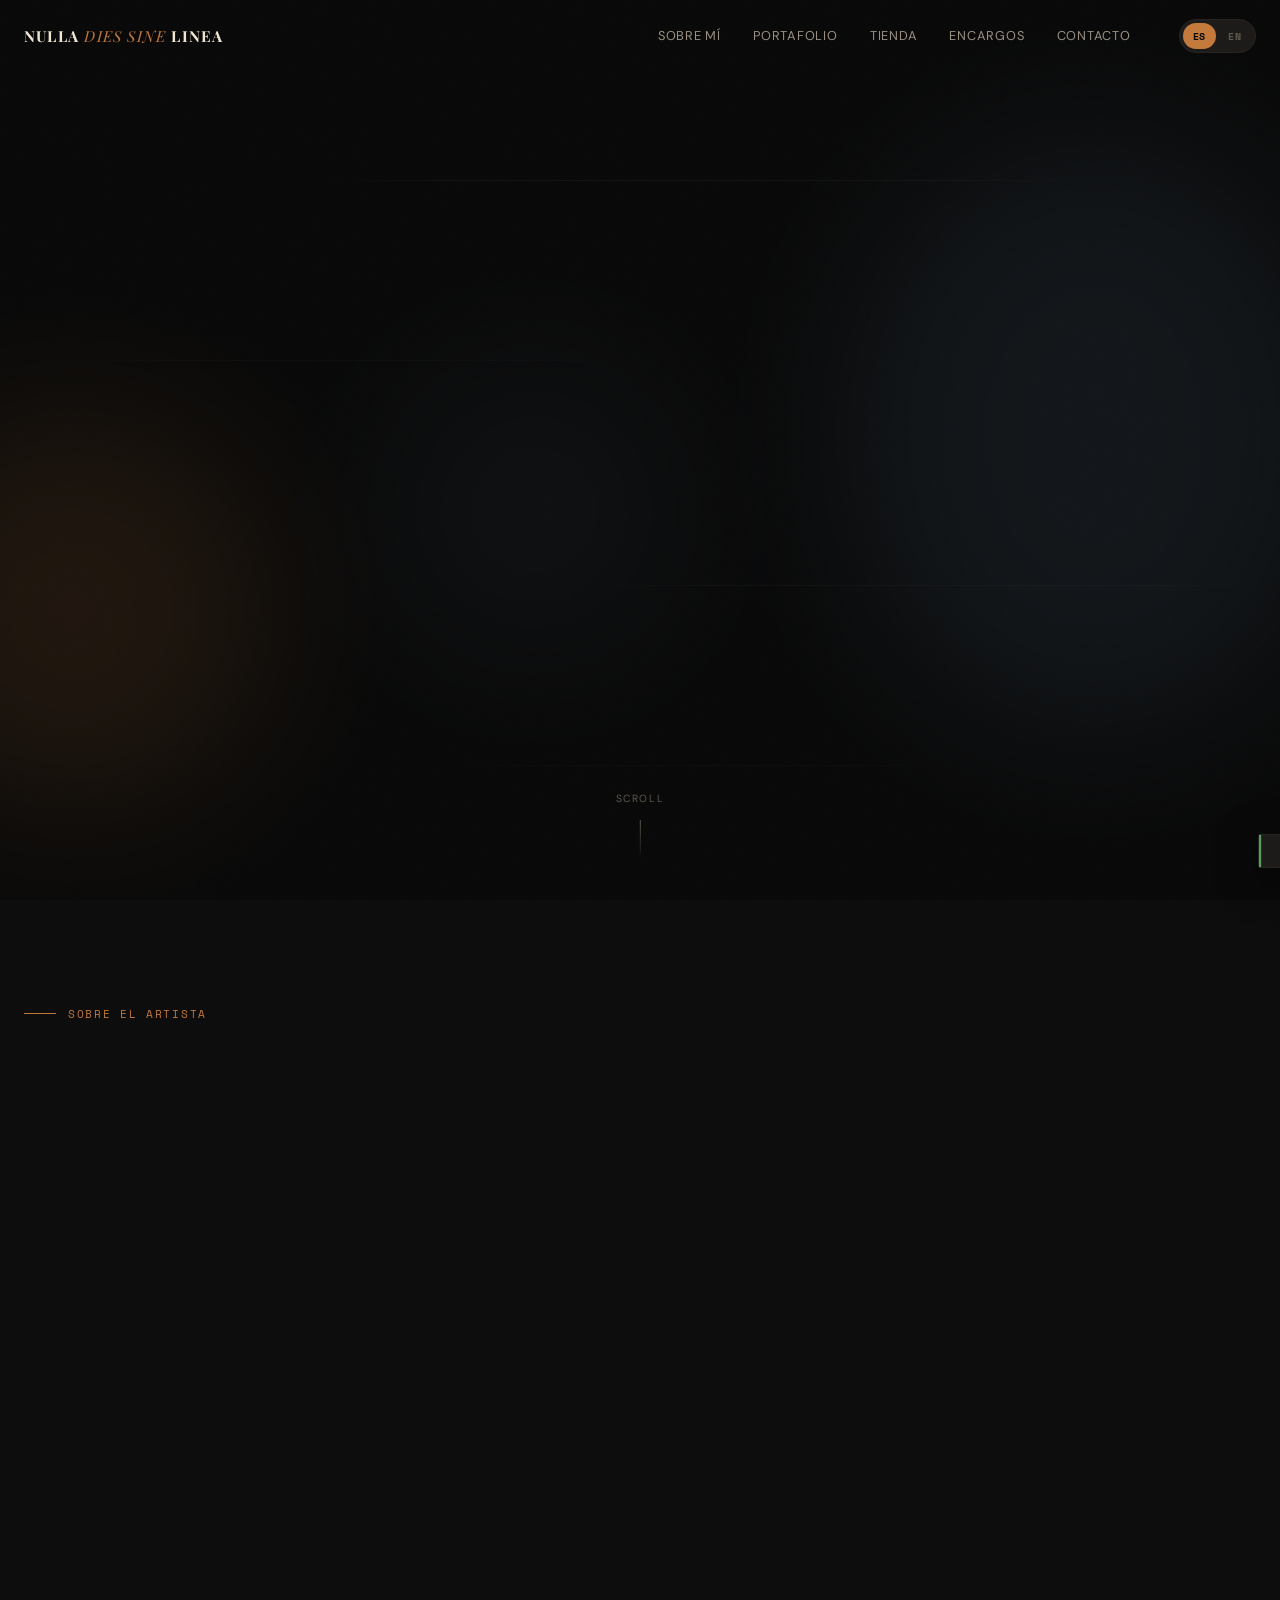
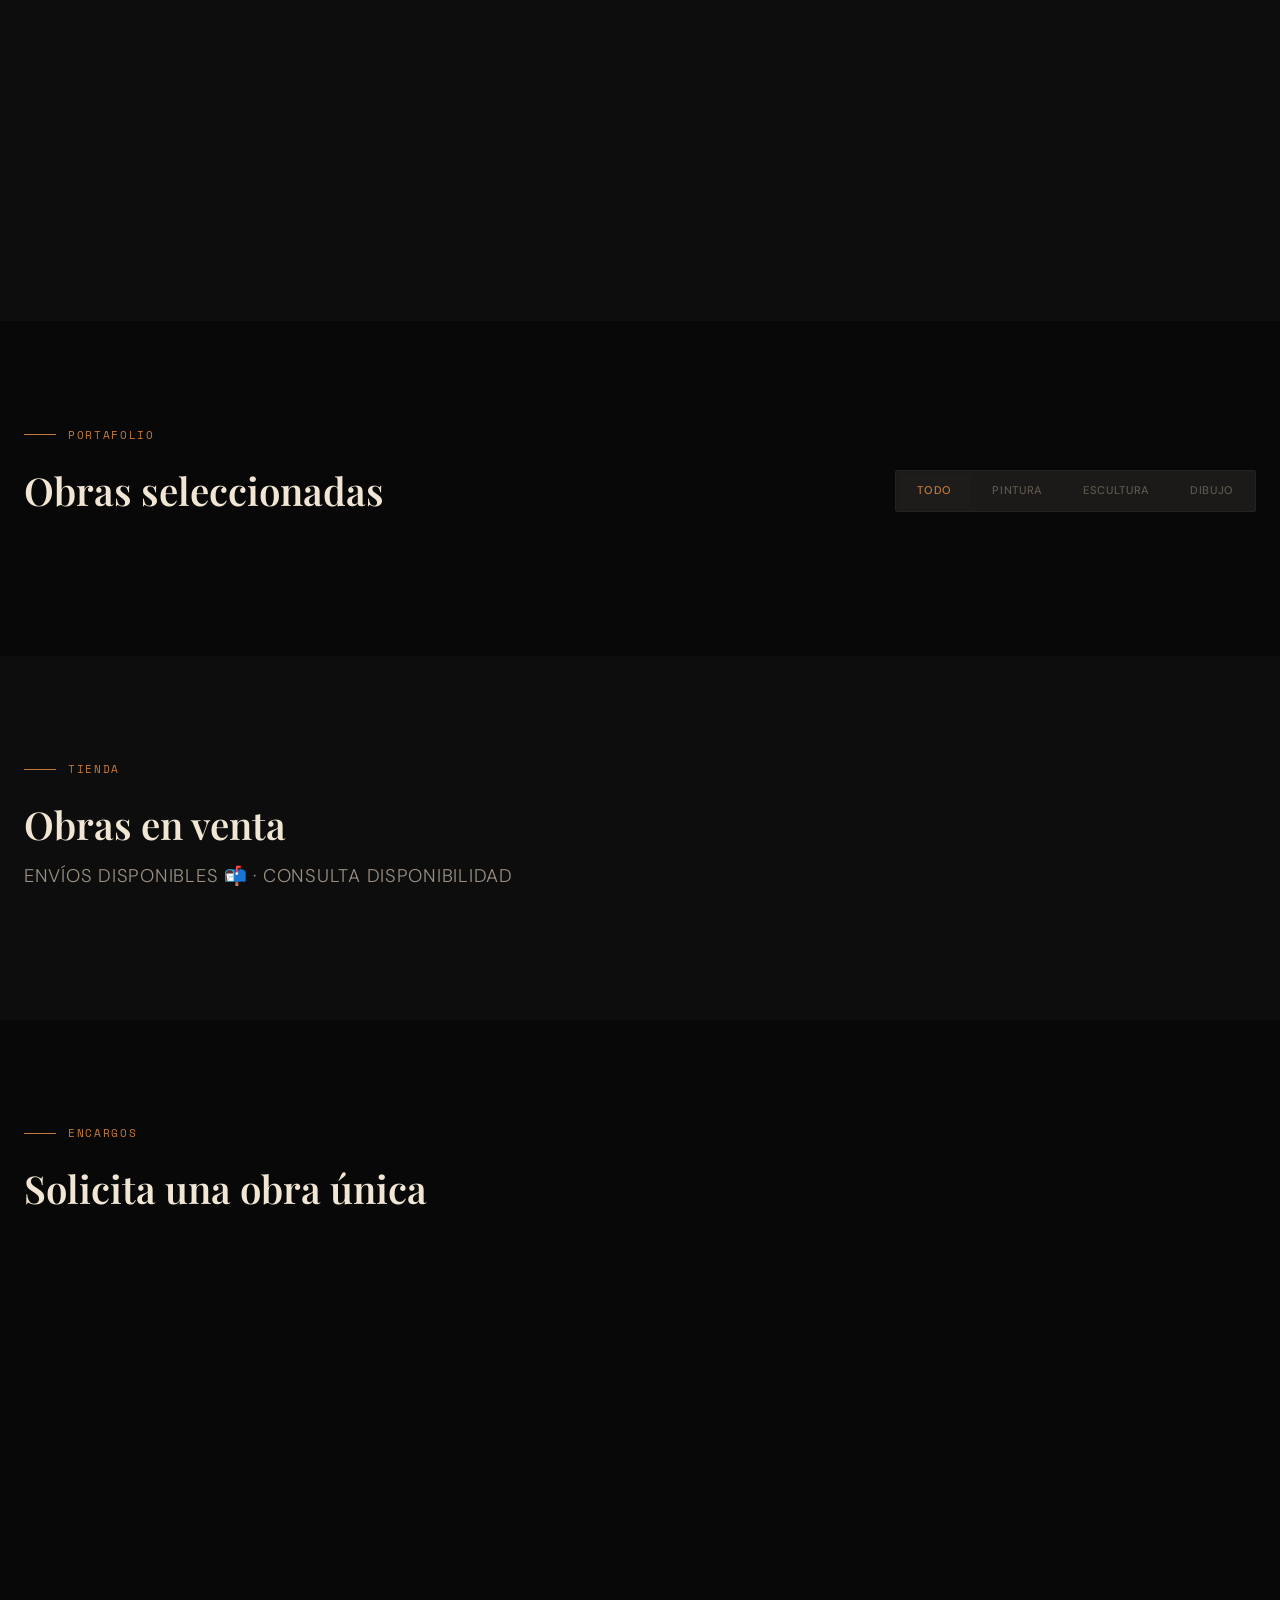
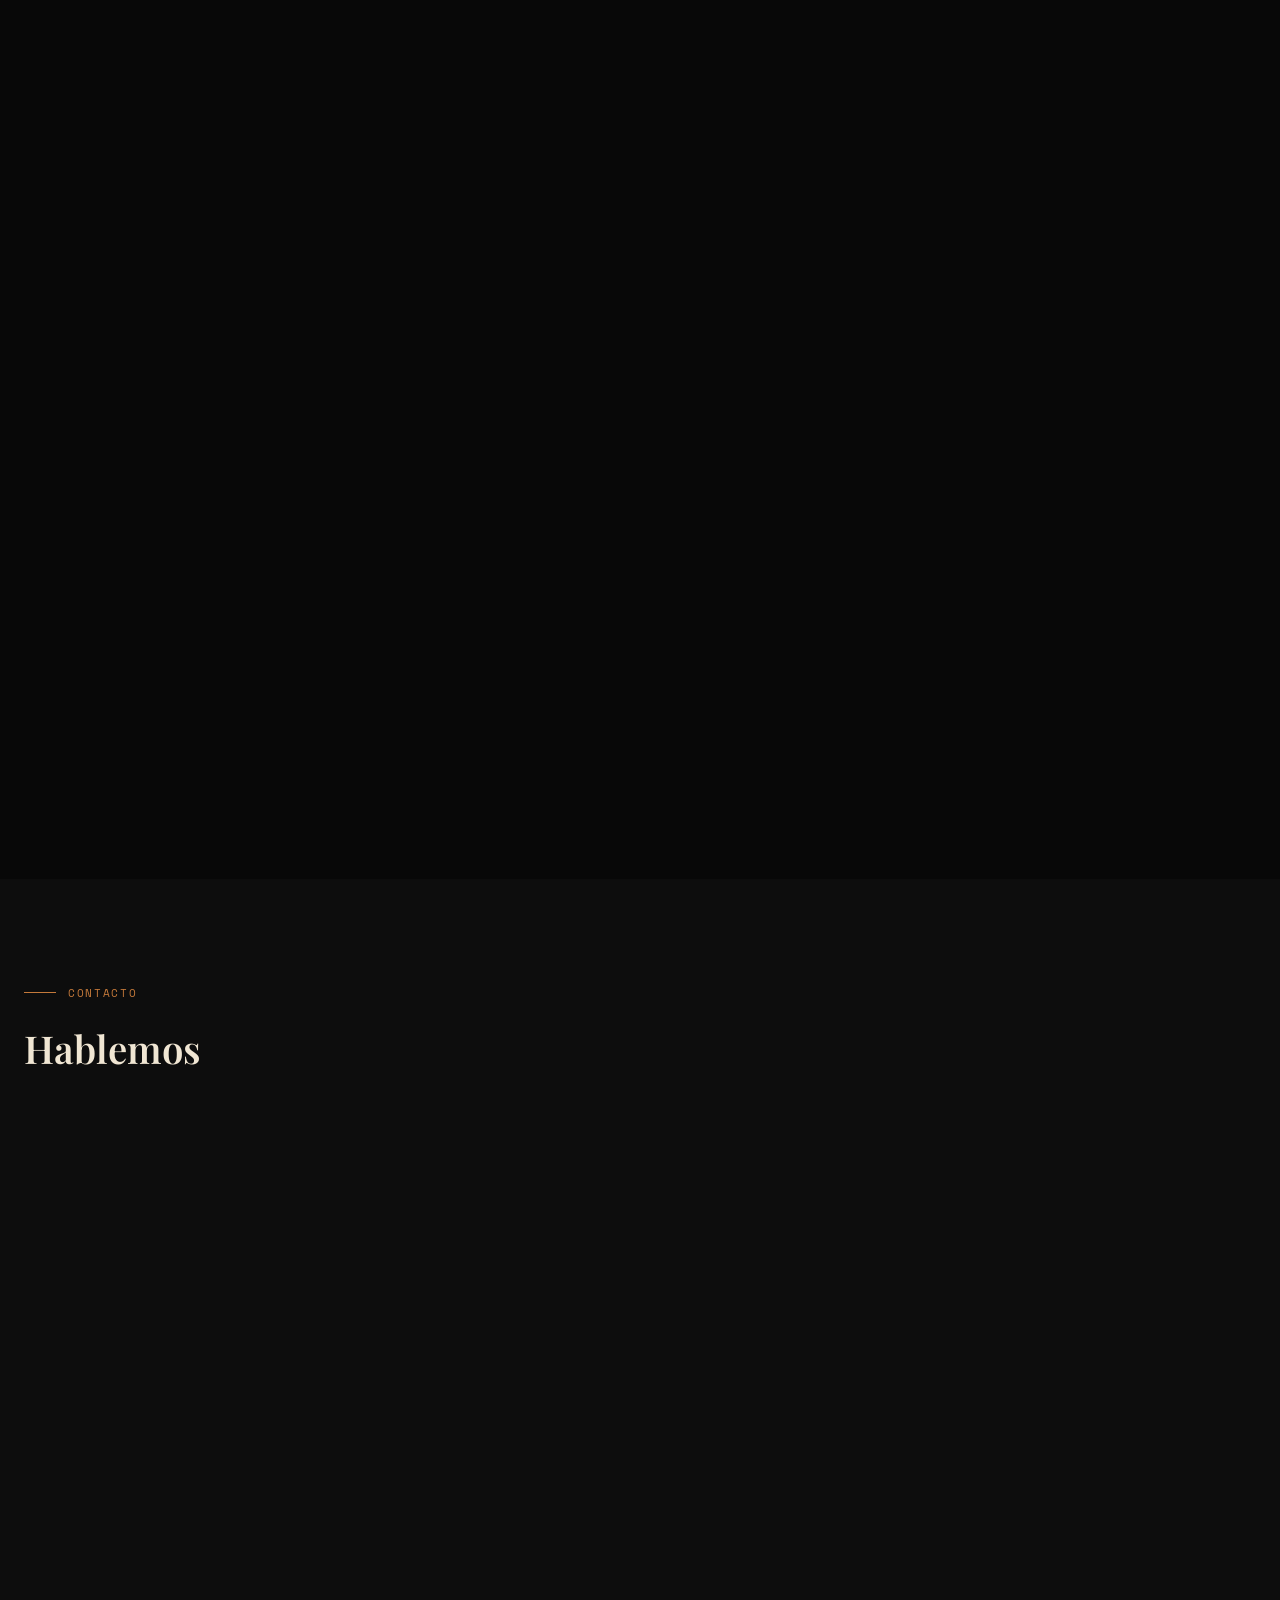
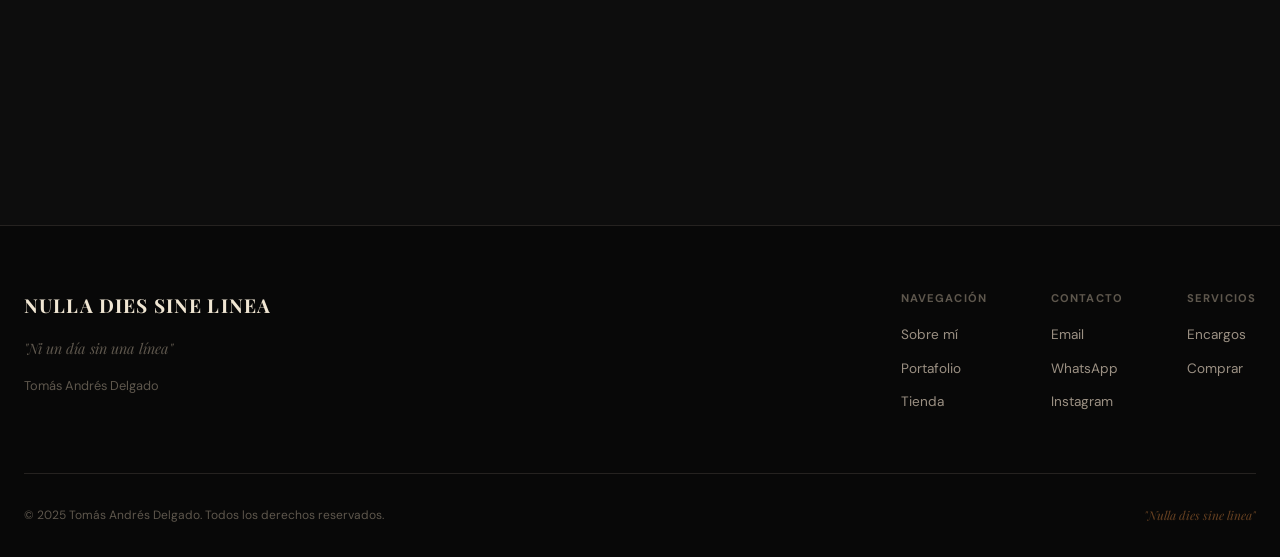
==== index.html @ 36d6c933 "🏗️ feat: add bilingual HTML structure with all sections - Hero with editorial typography matching bu" ====
<!DOCTYPE html>
<html lang="es" dir="ltr">
<head>
  <meta charset="UTF-8" />
  <meta name="viewport" content="width=device-width, initial-scale=1.0" />
  <title>NULLA DIES SINE LINEA — Tomás Andrés Delgado | Escultura · Pintura · Dibujo</title>
  <meta name="description" content="Portfolio del artista emergente Tomás Andrés Delgado. Escultura, pintura y dibujo. Acepta encargos y envíos. Nulla dies sine linea — ni un día sin una línea." />

  <!-- Open Graph -->
  <meta property="og:type" content="website" />
  <meta property="og:title" content="NULLA DIES SINE LINEA — Tomás Andrés Delgado" />
  <meta property="og:description" content="Escultura · Pintura · Dibujo. Portfolio y tienda del artista emergente." />
  <meta property="og:url" content="https://alej-developer.github.io/nulla-dies-sine-linea/" />
  <meta property="og:image" content="assets/images/og-image.jpg" />

  <!-- Favicon (brush icon) -->
  <link rel="icon" href="data:image/svg+xml,<svg xmlns=%22http://www.w3.org/2000/svg%22 viewBox=%220 0 100 100%22><text y=%22.9em%22 font-size=%2290%22>✍️</text></svg>" />

  <!-- Stylesheets -->
  <link rel="stylesheet" href="css/styles.css" />

  <!-- Preconnect -->
  <link rel="preconnect" href="https://fonts.googleapis.com" />
  <link rel="preconnect" href="https://fonts.gstatic.com" crossorigin />
</head>
<body>

  <!-- ═══════════════════════════════════════════
       NAVIGATION
       ═══════════════════════════════════════════ -->
  <nav class="nav" id="nav" role="navigation" aria-label="Main navigation">
    <div class="nav__inner">
      <a href="#hero" class="nav__logo">
        NULLA <span class="logo-accent">dies sine</span> LINEA
      </a>

      <div class="nav__links" id="navLinks">
        <a href="#about"       class="nav__link" data-es="Sobre mí"    data-en="About">Sobre mí</a>
        <a href="#portfolio"   class="nav__link" data-es="Portafolio"  data-en="Portfolio">Portafolio</a>
        <a href="#shop"        class="nav__link" data-es="Tienda"      data-en="Shop">Tienda</a>
        <a href="#commissions" class="nav__link" data-es="Encargos"    data-en="Commissions">Encargos</a>
        <a href="#contact"     class="nav__link" data-es="Contacto"    data-en="Contact">Contacto</a>

        <div class="lang-toggle" role="radiogroup" aria-label="Language">
          <button class="lang-toggle__btn active" data-lang="es" aria-pressed="true">ES</button>
          <button class="lang-toggle__btn" data-lang="en" aria-pressed="false">EN</button>
        </div>
      </div>

      <button class="nav__hamburger" id="hamburger" aria-label="Menu" aria-expanded="false">
        <span></span><span></span><span></span>
      </button>
    </div>
  </nav>

  <!-- ═══════════════════════════════════════════
       HERO
       ═══════════════════════════════════════════ -->
  <section class="hero" id="hero">
    <!-- Decorative background -->
    <div class="hero__bg">
      <div class="hero__brushstroke hero__brushstroke--1"></div>
      <div class="hero__brushstroke hero__brushstroke--2"></div>
      <div class="hero__brushstroke hero__brushstroke--3"></div>
      <div class="hero__lines">
        <div class="hero__line"></div>
        <div class="hero__line"></div>
        <div class="hero__line"></div>
        <div class="hero__line"></div>
      </div>
    </div>

    <div class="hero__content">
      <div class="hero__disciplines reveal">
        <span data-es="Escultura" data-en="Sculpture">Escultura</span>
        <span class="dot"></span>
        <span data-es="Pintura" data-en="Painting">Pintura</span>
        <span class="dot"></span>
        <span data-es="Dibujo" data-en="Drawing">Dibujo</span>
      </div>

      <h1 class="heading-hero hero__title reveal stagger-1">
        NULLA<br/>
        <span class="light">dies sine</span><br/>
        <span class="underlined">LINEA</span>
      </h1>

      <p class="hero__artist reveal stagger-2">Tomás Andrés Delgado</p>

      <p class="hero__motto reveal stagger-3">"Nulla dies sine linea"</p>
      <p class="hero__motto-translation reveal stagger-3" data-es="— Ni un día sin una línea · Apeles" data-en="— Not a day without a line · Apelles">— Ni un día sin una línea · Apeles</p>

      <div class="hero__cta reveal stagger-4">
        <a href="#portfolio" class="btn btn--primary" data-es="Explorar obras" data-en="Explore works">Explorar obras</a>
        <a href="#commissions" class="btn btn--outline" data-es="Solicitar encargo" data-en="Request commission">Solicitar encargo</a>
      </div>
    </div>

    <div class="hero__scroll" aria-hidden="true">
      <span data-es="Scroll" data-en="Scroll">Scroll</span>
      <div class="hero__scroll-line"></div>
    </div>
  </section>

  <!-- ═══════════════════════════════════════════
       ABOUT
       ═══════════════════════════════════════════ -->
  <section class="about" id="about">
    <div class="container">
      <span class="section-label" data-es="Sobre el artista" data-en="About the artist">Sobre el artista</span>

      <div class="about__grid">
        <div class="about__image-wrap reveal-left">
          <img
            src="assets/images/artist-studio.jpg"
            alt="Tomás Andrés Delgado en su estudio"
            class="about__image"
            loading="lazy"
          />
        </div>

        <div class="about__content reveal-right">
          <blockquote class="about__quote" data-es="Cada trazo es un día vivido. Cada obra, un fragmento de lo que no puedo decir con palabras." data-en="Every stroke is a day lived. Every work, a fragment of what I cannot say with words.">
            Cada trazo es un día vivido. Cada obra, un fragmento de lo que no puedo decir con palabras.
          </blockquote>

          <p class="about__text" data-es="Tomás Andrés Delgado es un artista emergente multidisciplinar que trabaja en el cruce entre escultura, pintura y dibujo. Su obra explora la condición humana a través de un expresionismo figurativo de tonos intensos — azules profundos, naranjas cálidos y negros contundentes que dialogan entre la figura y el vacío." data-en="Tomás Andrés Delgado is an emerging multidisciplinary artist working at the intersection of sculpture, painting, and drawing. His work explores the human condition through a figurative expressionism of intense tones — deep blues, warm oranges, and bold blacks that dialogue between figure and void.">
            Tomás Andrés Delgado es un artista emergente multidisciplinar que trabaja en el cruce entre escultura, pintura y dibujo. Su obra explora la condición humana a través de un expresionismo figurativo de tonos intensos — azules profundos, naranjas cálidos y negros contundentes que dialogan entre la figura y el vacío.
          </p>

          <p class="about__text" data-es="Bajo el lema 'Nulla dies sine linea' — atribuido al pintor griego Apeles — Tomás mantiene una disciplina creativa diaria, creyendo que el arte se construye trazo a trazo, día a día. Acepta encargos personalizados y realiza envíos." data-en="Under the motto 'Nulla dies sine linea' — attributed to the Greek painter Apelles — Tomás maintains a daily creative discipline, believing that art is built stroke by stroke, day by day. He accepts custom commissions and ships worldwide.">
            Bajo el lema "Nulla dies sine linea" — atribuido al pintor griego Apeles — Tomás mantiene una disciplina creativa diaria, creyendo que el arte se construye trazo a trazo, día a día. Acepta encargos personalizados y realiza envíos.
          </p>

          <div class="about__stats">
            <div class="about__stat reveal stagger-1">
              <div class="about__stat-number" data-count="3">0</div>
              <div class="about__stat-label" data-es="Disciplinas" data-en="Disciplines">Disciplinas</div>
            </div>
            <div class="about__stat reveal stagger-2">
              <div class="about__stat-number" data-count="22">0</div>
              <div class="about__stat-label" data-es="Obras" data-en="Works">Obras</div>
            </div>
            <div class="about__stat reveal stagger-3">
              <div class="about__stat-number">∞</div>
              <div class="about__stat-label" data-es="Líneas trazadas" data-en="Lines drawn">Líneas trazadas</div>
            </div>
          </div>
        </div>
      </div>
    </div>
  </section>

  <!-- ═══════════════════════════════════════════
       PORTFOLIO
       ═══════════════════════════════════════════ -->
  <section class="portfolio" id="portfolio">
    <div class="container">
      <div class="portfolio__header">
        <div>
          <span class="section-label" data-es="Portafolio" data-en="Portfolio">Portafolio</span>
          <h2 data-es="Obras seleccionadas" data-en="Selected works">Obras seleccionadas</h2>
        </div>

        <div class="portfolio__filters" role="tablist" aria-label="Filter gallery">
          <button class="portfolio__filter active" data-filter="all" data-es="Todo" data-en="All">Todo</button>
          <button class="portfolio__filter" data-filter="pintura" data-es="Pintura" data-en="Painting">Pintura</button>
          <button class="portfolio__filter" data-filter="escultura" data-es="Escultura" data-en="Sculpture">Escultura</button>
          <button class="portfolio__filter" data-filter="dibujo" data-es="Dibujo" data-en="Drawing">Dibujo</button>
        </div>
      </div>

      <div class="gallery" id="gallery">
        <!-- Gallery items populated by JS -->
      </div>
    </div>
  </section>

  <!-- ═══════════════════════════════════════════
       SHOP
       ═══════════════════════════════════════════ -->
  <section class="shop" id="shop">
    <div class="container">
      <span class="section-label" data-es="Tienda" data-en="Shop">Tienda</span>
      <h2 class="mb-4" data-es="Obras en venta" data-en="Works for sale">Obras en venta</h2>
      <p class="subtitle mb-8" data-es="Envíos disponibles 📬 · Consulta disponibilidad" data-en="Shipping available 📬 · Check availability">Envíos disponibles 📬 · Consulta disponibilidad</p>

      <div class="shop__grid" id="shopGrid">
        <!-- Shop cards populated by JS -->
      </div>
    </div>
  </section>

  <!-- ═══════════════════════════════════════════
       COMMISSIONS
       ═══════════════════════════════════════════ -->
  <section class="commissions" id="commissions">
    <div class="container">
      <span class="section-label" data-es="Encargos" data-en="Commissions">Encargos</span>
      <h2 class="mb-4" data-es="Solicita una obra única" data-en="Request a unique artwork">Solicita una obra única</h2>

      <div class="commissions__intro reveal">
        <p data-es="¿Tienes una idea para una obra personalizada? Tomás trabaja contigo desde el concepto inicial hasta la entrega final, creando piezas únicas que reflejan tu visión." data-en="Have an idea for a custom artwork? Tomás works with you from the initial concept to the final delivery, creating unique pieces that reflect your vision.">
          ¿Tienes una idea para una obra personalizada? Tomás trabaja contigo desde el concepto inicial hasta la entrega final, creando piezas únicas que reflejan tu visión.
        </p>
      </div>

      <!-- Process timeline -->
      <div class="process reveal">
        <div class="process__step">
          <div class="process__icon">💡</div>
          <div class="process__number">01</div>
          <div class="process__name" data-es="Idea" data-en="Idea">Idea</div>
          <div class="process__desc" data-es="Cuéntame tu visión" data-en="Tell me your vision">Cuéntame tu visión</div>
        </div>
        <div class="process__step">
          <div class="process__icon">✏️</div>
          <div class="process__number">02</div>
          <div class="process__name" data-es="Boceto" data-en="Sketch">Boceto</div>
          <div class="process__desc" data-es="Diseño preliminar" data-en="Preliminary design">Diseño preliminar</div>
        </div>
        <div class="process__step">
          <div class="process__icon">✅</div>
          <div class="process__number">03</div>
          <div class="process__name" data-es="Aprobación" data-en="Approval">Aprobación</div>
          <div class="process__desc" data-es="Revisamos juntos" data-en="We review together">Revisamos juntos</div>
        </div>
        <div class="process__step">
          <div class="process__icon">🎨</div>
          <div class="process__number">04</div>
          <div class="process__name" data-es="Creación" data-en="Creation">Creación</div>
          <div class="process__desc" data-es="La obra cobra vida" data-en="The work comes alive">La obra cobra vida</div>
        </div>
        <div class="process__step">
          <div class="process__icon">📦</div>
          <div class="process__number">05</div>
          <div class="process__name" data-es="Entrega" data-en="Delivery">Entrega</div>
          <div class="process__desc" data-es="Envío o recogida" data-en="Shipping or pickup">Envío o recogida</div>
        </div>
      </div>

      <!-- Commission form -->
      <form class="commission-form reveal" id="commissionForm" novalidate>
        <h3 class="commission-form__title" data-es="Formulario de encargo" data-en="Commission request form">Formulario de encargo</h3>
        <p class="commission-form__subtitle" data-es="Rellena los detalles y me pondré en contacto contigo lo antes posible." data-en="Fill in the details and I'll get back to you as soon as possible.">Rellena los detalles y me pondré en contacto contigo lo antes posible.</p>

        <div class="form-row">
          <div class="form-group">
            <label class="form-label" for="commName" data-es="Nombre" data-en="Name">Nombre</label>
            <input class="form-input" type="text" id="commName" name="name" required data-placeholder-es="Tu nombre" data-placeholder-en="Your name" placeholder="Tu nombre" />
          </div>
          <div class="form-group">
            <label class="form-label" for="commEmail" data-es="Email" data-en="Email">Email</label>
            <input class="form-input" type="email" id="commEmail" name="email" required data-placeholder-es="tu@email.com" data-placeholder-en="your@email.com" placeholder="tu@email.com" />
          </div>
        </div>

        <div class="form-row">
          <div class="form-group">
            <label class="form-label" for="commType" data-es="Tipo de obra" data-en="Type of work">Tipo de obra</label>
            <select class="form-select" id="commType" name="type" required>
              <option value="" data-es="Seleccionar..." data-en="Select...">Seleccionar...</option>
              <option value="pintura" data-es="Pintura" data-en="Painting">Pintura</option>
              <option value="escultura" data-es="Escultura" data-en="Sculpture">Escultura</option>
              <option value="dibujo" data-es="Dibujo" data-en="Drawing">Dibujo</option>
              <option value="otro" data-es="Otro / Mixto" data-en="Other / Mixed">Otro / Mixto</option>
            </select>
          </div>
          <div class="form-group">
            <label class="form-label" for="commSize" data-es="Dimensiones aprox." data-en="Approx. dimensions">Dimensiones aprox.</label>
            <input class="form-input" type="text" id="commSize" name="size" data-placeholder-es="Ej: 100x80 cm" data-placeholder-en="E.g.: 100x80 cm" placeholder="Ej: 100x80 cm" />
          </div>
        </div>

        <div class="form-group form-group--full">
          <label class="form-label" for="commDesc" data-es="Describe tu idea" data-en="Describe your idea">Describe tu idea</label>
          <textarea class="form-textarea" id="commDesc" name="description" required data-placeholder-es="Cuéntame qué tienes en mente: temática, colores, estilo, referencias..." data-placeholder-en="Tell me what you have in mind: theme, colors, style, references...'" placeholder="Cuéntame qué tienes en mente: temática, colores, estilo, referencias..."></textarea>
        </div>

        <div class="form-row">
          <div class="form-group">
            <label class="form-label" for="commBudget" data-es="Presupuesto orientativo" data-en="Approximate budget">Presupuesto orientativo</label>
            <select class="form-select" id="commBudget" name="budget">
              <option value="" data-es="Seleccionar..." data-en="Select...">Seleccionar...</option>
              <option value="<200" data-es="Menos de 200€" data-en="Less than €200">Menos de 200€</option>
              <option value="200-500" data-es="200€ - 500€" data-en="€200 - €500">200€ - 500€</option>
              <option value="500-1000" data-es="500€ - 1000€" data-en="€500 - €1000">500€ - 1000€</option>
              <option value=">1000" data-es="Más de 1000€" data-en="More than €1000">Más de 1000€</option>
              <option value="open" data-es="Abierto a propuesta" data-en="Open to proposal">Abierto a propuesta</option>
            </select>
          </div>
          <div class="form-group">
            <label class="form-label" for="commDeadline" data-es="Plazo deseado" data-en="Desired deadline">Plazo deseado</label>
            <input class="form-input" type="text" id="commDeadline" name="deadline" data-placeholder-es="Ej: 2 meses" data-placeholder-en="E.g.: 2 months" placeholder="Ej: 2 meses" />
          </div>
        </div>

        <button type="submit" class="btn btn--primary btn--lg mt-8" style="width:100%;" data-es="Enviar solicitud de encargo" data-en="Submit commission request">
          Enviar solicitud de encargo
        </button>
        <p class="form-hint mt-4 text-center" data-es="Se abrirá tu cliente de email con los datos del formulario." data-en="Your email client will open with the form data.">Se abrirá tu cliente de email con los datos del formulario.</p>
      </form>
    </div>
  </section>

  <!-- ═══════════════════════════════════════════
       CONTACT
       ═══════════════════════════════════════════ -->
  <section class="contact" id="contact">
    <div class="container">
      <span class="section-label" data-es="Contacto" data-en="Contact">Contacto</span>
      <h2 class="mb-8" data-es="Hablemos" data-en="Let's talk">Hablemos</h2>

      <div class="contact__grid">
        <div class="reveal-left">
          <div class="contact__info-item">
            <div class="contact__info-icon">📧</div>
            <div>
              <div class="contact__info-label">Email</div>
              <div class="contact__info-value">
                <a href="mailto:tomasandresdelgado2002@gmail.com">tomasandresdelgado2002@gmail.com</a>
              </div>
            </div>
          </div>

          <div class="contact__info-item">
            <div class="contact__info-icon">📱</div>
            <div>
              <div class="contact__info-label">WhatsApp</div>
              <div class="contact__info-value">
                <a href="https://wa.me/34717714325" target="_blank" rel="noopener">+34 717 714 325</a>
              </div>
            </div>
          </div>

          <div class="contact__info-item">
            <div class="contact__info-icon">📸</div>
            <div>
              <div class="contact__info-label">Instagram</div>
              <div class="contact__info-value">
                <a href="https://www.instagram.com/nulladies_/" target="_blank" rel="noopener">@nulladies_</a>
              </div>
            </div>
          </div>

          <div class="contact__info-item">
            <div class="contact__info-icon">📬</div>
            <div>
              <div class="contact__info-label" data-es="Envíos" data-en="Shipping">Envíos</div>
              <div class="contact__info-value" data-es="Disponibles a toda España y Europa" data-en="Available throughout Spain and Europe">
                Disponibles a toda España y Europa
              </div>
            </div>
          </div>

          <div class="contact__social">
            <a href="https://www.instagram.com/nulladies_/" target="_blank" rel="noopener" class="contact__social-link" aria-label="Instagram">
              <svg width="18" height="18" viewBox="0 0 24 24" fill="none" stroke="currentColor" stroke-width="2" stroke-linecap="round" stroke-linejoin="round"><rect x="2" y="2" width="20" height="20" rx="5" ry="5"/><path d="M16 11.37A4 4 0 1 1 12.63 8 4 4 0 0 1 16 11.37z"/><line x1="17.5" y1="6.5" x2="17.51" y2="6.5"/></svg>
            </a>
            <a href="https://wa.me/34717714325" target="_blank" rel="noopener" class="contact__social-link" aria-label="WhatsApp">
              <svg width="18" height="18" viewBox="0 0 24 24" fill="currentColor"><path d="M17.472 14.382c-.297-.149-1.758-.867-2.03-.967-.273-.099-.471-.148-.67.15-.197.297-.767.966-.94 1.164-.173.199-.347.223-.644.075-.297-.15-1.255-.463-2.39-1.475-.883-.788-1.48-1.761-1.653-2.059-.173-.297-.018-.458.13-.606.134-.133.298-.347.446-.52.149-.174.198-.298.298-.497.099-.198.05-.371-.025-.52-.075-.149-.669-1.612-.916-2.207-.242-.579-.487-.5-.669-.51-.173-.008-.371-.01-.57-.01-.198 0-.52.074-.792.372-.272.297-1.04 1.016-1.04 2.479 0 1.462 1.065 2.875 1.213 3.074.149.198 2.096 3.2 5.077 4.487.709.306 1.262.489 1.694.625.712.227 1.36.195 1.871.118.571-.085 1.758-.719 2.006-1.413.248-.694.248-1.289.173-1.413-.074-.124-.272-.198-.57-.347m-5.421 7.403h-.004a9.87 9.87 0 01-5.031-1.378l-.361-.214-3.741.982.998-3.648-.235-.374a9.86 9.86 0 01-1.51-5.26c.001-5.45 4.436-9.884 9.888-9.884 2.64 0 5.122 1.03 6.988 2.898a9.825 9.825 0 012.893 6.994c-.003 5.45-4.437 9.884-9.885 9.884m8.413-18.297A11.815 11.815 0 0012.05 0C5.495 0 .16 5.335.157 11.892c0 2.096.547 4.142 1.588 5.945L.057 24l6.305-1.654a11.882 11.882 0 005.683 1.448h.005c6.554 0 11.89-5.335 11.893-11.893a11.821 11.821 0 00-3.48-8.413z"/></svg>
            </a>
            <a href="mailto:tomasandresdelgado2002@gmail.com" class="contact__social-link" aria-label="Email">
              <svg width="18" height="18" viewBox="0 0 24 24" fill="none" stroke="currentColor" stroke-width="2" stroke-linecap="round" stroke-linejoin="round"><path d="M4 4h16c1.1 0 2 .9 2 2v12c0 1.1-.9 2-2 2H4c-1.1 0-2-.9-2-2V6c0-1.1.9-2 2-2z"/><polyline points="22,6 12,13 2,6"/></svg>
            </a>
          </div>
        </div>

        <form class="contact-form reveal-right" id="contactForm" novalidate>
          <h3 class="contact-form__title" data-es="Envía un mensaje" data-en="Send a message">Envía un mensaje</h3>

          <div class="form-row">
            <div class="form-group">
              <label class="form-label" for="contactName" data-es="Nombre" data-en="Name">Nombre</label>
              <input class="form-input" type="text" id="contactName" name="name" required data-placeholder-es="Tu nombre" data-placeholder-en="Your name" placeholder="Tu nombre" />
            </div>
            <div class="form-group">
              <label class="form-label" for="contactEmail" data-es="Email" data-en="Email">Email</label>
              <input class="form-input" type="email" id="contactEmail" name="email" required data-placeholder-es="tu@email.com" data-placeholder-en="your@email.com" placeholder="tu@email.com" />
            </div>
          </div>

          <div class="form-group">
            <label class="form-label" for="contactSubject" data-es="Asunto" data-en="Subject">Asunto</label>
            <input class="form-input" type="text" id="contactSubject" name="subject" data-placeholder-es="¿En qué puedo ayudarte?" data-placeholder-en="How can I help you?" placeholder="¿En qué puedo ayudarte?" />
          </div>

          <div class="form-group">
            <label class="form-label" for="contactMessage" data-es="Mensaje" data-en="Message">Mensaje</label>
            <textarea class="form-textarea" id="contactMessage" name="message" required data-placeholder-es="Escribe tu mensaje..." data-placeholder-en="Write your message..." placeholder="Escribe tu mensaje..."></textarea>
          </div>

          <button type="submit" class="btn btn--primary btn--lg mt-4" style="width:100%;" data-es="Enviar mensaje" data-en="Send message">
            Enviar mensaje
          </button>
          <p class="form-hint mt-4 text-center" data-es="Se abrirá tu cliente de email." data-en="Your email client will open.">Se abrirá tu cliente de email.</p>
        </form>
      </div>
    </div>
  </section>

  <!-- ═══════════════════════════════════════════
       FOOTER
       ═══════════════════════════════════════════ -->
  <footer class="footer" id="footer">
    <div class="container">
      <div class="footer__top">
        <div class="footer__brand">
          <div class="footer__logo">NULLA DIES SINE LINEA</div>
          <p class="footer__tagline">"Ni un día sin una línea"</p>
          <p style="font-size:0.8rem; color:var(--text-tertiary);">Tomás Andrés Delgado</p>
        </div>

        <div class="footer__nav">
          <div class="footer__nav-group">
            <h4 data-es="Navegación" data-en="Navigation">Navegación</h4>
            <a href="#about" data-es="Sobre mí" data-en="About">Sobre mí</a>
            <a href="#portfolio" data-es="Portafolio" data-en="Portfolio">Portafolio</a>
            <a href="#shop" data-es="Tienda" data-en="Shop">Tienda</a>
          </div>
          <div class="footer__nav-group">
            <h4 data-es="Contacto" data-en="Contact">Contacto</h4>
            <a href="mailto:tomasandresdelgado2002@gmail.com">Email</a>
            <a href="https://wa.me/34717714325" target="_blank" rel="noopener">WhatsApp</a>
            <a href="https://www.instagram.com/nulladies_/" target="_blank" rel="noopener">Instagram</a>
          </div>
          <div class="footer__nav-group">
            <h4 data-es="Servicios" data-en="Services">Servicios</h4>
            <a href="#commissions" data-es="Encargos" data-en="Commissions">Encargos</a>
            <a href="#shop" data-es="Comprar" data-en="Buy">Comprar</a>
          </div>
        </div>
      </div>

      <div class="footer__bottom">
        <span>© 2025 Tomás Andrés Delgado. <span data-es="Todos los derechos reservados." data-en="All rights reserved.">Todos los derechos reservados.</span></span>
        <span class="footer__motto">"Nulla dies sine linea"</span>
      </div>
    </div>
  </footer>

  <!-- Lightbox -->
  <div class="lightbox" id="lightbox" role="dialog" aria-modal="true" aria-label="Artwork viewer">
    <button class="lightbox__close" id="lightboxClose" aria-label="Close">✕</button>
    <button class="lightbox__nav lightbox__nav--prev" id="lightboxPrev" aria-label="Previous">‹</button>
    <button class="lightbox__nav lightbox__nav--next" id="lightboxNext" aria-label="Next">›</button>
    <div class="lightbox__content">
      <img class="lightbox__img" id="lightboxImg" src="" alt="" />
      <div class="lightbox__info">
        <h3 class="lightbox__title" id="lightboxTitle"></h3>
        <div class="lightbox__detail">
          <span class="lightbox__detail-label" data-es="Técnica" data-en="Technique">Técnica</span>
          <span id="lightboxTechnique"></span>
        </div>
        <div class="lightbox__detail">
          <span class="lightbox__detail-label" data-es="Dimensiones" data-en="Dimensions">Dimensiones</span>
          <span id="lightboxDimensions"></span>
        </div>
        <div class="lightbox__detail">
          <span class="lightbox__detail-label" data-es="Año" data-en="Year">Año</span>
          <span id="lightboxYear"></span>
        </div>
        <a href="#contact" class="btn btn--primary btn--sm mt-8" id="lightboxCta" data-es="Consultar" data-en="Inquire">Consultar</a>
      </div>
    </div>
  </div>

  <!-- Toast notification -->
  <div class="toast" id="toast"></div>

  <script src="js/main.js"></script>
</body>
</html>
---- css/styles.css ----
/* ============================================================
   NULLA DIES SINE LINEA — Design System
   Artist Portfolio | Dark Gallery Aesthetic
   Inspired by: expressionist paintings (steel blue + warm amber)
   and the editorial typography of the artist's business card
   ============================================================ */

/* ── Google Fonts ── */
@import url('https://fonts.googleapis.com/css2?family=Playfair+Display:ital,wght@0,400;0,500;0,600;0,700;0,800;0,900;1,400;1,500;1,600;1,700&family=DM+Sans:ital,opsz,wght@0,9..40,300;0,9..40,400;0,9..40,500;0,9..40,600;1,9..40,300;1,9..40,400&family=Space+Mono:wght@400;700&display=swap');

/* ── Design Tokens ── */
:root {
  /* ─ Palette: pulled from paintings & card ─ */
  --bg-deep:        #080808;
  --bg-primary:     #0D0D0D;
  --bg-surface:     #151413;
  --bg-elevated:    #1C1A18;
  --bg-card:        #1E1C1A;

  /* Warm cream (from business card background) */
  --text-primary:   #F0E6D3;
  --text-secondary: #9B9083;
  --text-tertiary:  #5E574D;
  --text-muted:     #3D3832;

  /* Accent: warm amber (from figure's skin tones in paintings) */
  --accent:         #C4793A;
  --accent-light:   #D99B5C;
  --accent-dim:     rgba(196, 121, 58, 0.15);
  --accent-glow:    rgba(196, 121, 58, 0.08);

  /* Steel blue (from water/background in paintings) */
  --steel:          #5B7B99;
  --steel-light:    #7A9AB8;
  --steel-dim:      rgba(91, 123, 153, 0.12);

  /* Borders & dividers */
  --border:         #252220;
  --border-light:   #302C28;
  --border-hover:   #3D3832;

  /* Status */
  --success:        #5E9B5E;
  --error:          #C45B5B;
  --sold:           #8B3A3A;

  /* ─ Typography ─ */
  --font-display:   'Playfair Display', Georgia, 'Times New Roman', serif;
  --font-body:      'DM Sans', -apple-system, BlinkMacSystemFont, 'Segoe UI', sans-serif;
  --font-mono:      'Space Mono', 'Courier New', monospace;

  /* ─ Spacing scale (4px base) ─ */
  --space-1:  4px;
  --space-2:  8px;
  --space-3:  12px;
  --space-4:  16px;
  --space-5:  20px;
  --space-6:  24px;
  --space-8:  32px;
  --space-10: 40px;
  --space-12: 48px;
  --space-16: 64px;
  --space-20: 80px;
  --space-24: 96px;
  --space-32: 128px;

  /* ─ Sizing ─ */
  --max-width:      1280px;
  --max-width-sm:   960px;
  --max-width-xs:   640px;
  --nav-height:     72px;

  /* ─ Transitions ─ */
  --ease-out:       cubic-bezier(0.22, 1, 0.36, 1);
  --ease-in-out:    cubic-bezier(0.65, 0, 0.35, 1);
  --ease-spring:    cubic-bezier(0.34, 1.56, 0.64, 1);
  --duration-fast:  180ms;
  --duration:       350ms;
  --duration-slow:  600ms;

  /* ─ Layers ─ */
  --z-nav:    100;
  --z-modal:  200;
  --z-light:  300;
  --z-toast:  400;

  /* ─ Shadows ─ */
  --shadow-sm:   0 1px 3px rgba(0,0,0,0.4);
  --shadow-md:   0 4px 16px rgba(0,0,0,0.5);
  --shadow-lg:   0 12px 40px rgba(0,0,0,0.6);
  --shadow-glow: 0 0 40px var(--accent-dim);
}

/* ── Reset ── */
*,
*::before,
*::after {
  margin: 0;
  padding: 0;
  box-sizing: border-box;
}

html {
  font-size: 16px;
  scroll-behavior: smooth;
  scroll-padding-top: var(--nav-height);
  -webkit-font-smoothing: antialiased;
  -moz-osx-font-smoothing: grayscale;
}

body {
  font-family: var(--font-body);
  font-weight: 400;
  color: var(--text-primary);
  background-color: var(--bg-deep);
  line-height: 1.6;
  overflow-x: hidden;
  min-height: 100vh;
}

/* Subtle grain texture overlay */
body::after {
  content: '';
  position: fixed;
  inset: 0;
  pointer-events: none;
  z-index: 9999;
  opacity: 0.025;
  background-image: url("data:image/svg+xml,%3Csvg viewBox='0 0 256 256' xmlns='http://www.w3.org/2000/svg'%3E%3Cfilter id='noise'%3E%3CfeTurbulence type='fractalNoise' baseFrequency='0.9' numOctaves='4' stitchTiles='stitch'/%3E%3C/filter%3E%3Crect width='100%25' height='100%25' filter='url(%23noise)'/%3E%3C/svg%3E");
  background-repeat: repeat;
  background-size: 256px 256px;
}

img {
  display: block;
  max-width: 100%;
  height: auto;
}

a {
  color: inherit;
  text-decoration: none;
}

ul, ol {
  list-style: none;
}

button, input, textarea, select {
  font: inherit;
  color: inherit;
  border: none;
  outline: none;
  background: none;
}

button {
  cursor: pointer;
}

/* ── Typography System ── */
.heading-hero {
  font-family: var(--font-display);
  font-size: clamp(3rem, 8vw, 7rem);
  font-weight: 900;
  line-height: 0.95;
  letter-spacing: -0.02em;
  color: var(--text-primary);
}

.heading-hero .light {
  font-weight: 400;
  font-style: italic;
}

.heading-hero .underlined {
  position: relative;
  display: inline-block;
}

.heading-hero .underlined::after {
  content: '';
  position: absolute;
  bottom: 0.05em;
  left: 0;
  width: 100%;
  height: 3px;
  background: var(--accent);
}

h1, .h1 {
  font-family: var(--font-display);
  font-size: clamp(2rem, 4vw, 3.5rem);
  font-weight: 700;
  line-height: 1.1;
  letter-spacing: -0.01em;
}

h2, .h2 {
  font-family: var(--font-display);
  font-size: clamp(1.5rem, 3vw, 2.5rem);
  font-weight: 600;
  line-height: 1.15;
}

h3, .h3 {
  font-family: var(--font-display);
  font-size: clamp(1.2rem, 2vw, 1.75rem);
  font-weight: 500;
  line-height: 1.25;
}

.subtitle {
  font-family: var(--font-body);
  font-size: clamp(0.95rem, 1.5vw, 1.15rem);
  font-weight: 300;
  color: var(--text-secondary);
  letter-spacing: 0.04em;
  text-transform: uppercase;
}

.body-lg {
  font-size: 1.125rem;
  line-height: 1.7;
}

.caption {
  font-size: 0.8rem;
  color: var(--text-secondary);
  letter-spacing: 0.03em;
  text-transform: uppercase;
}

.mono {
  font-family: var(--font-mono);
  font-size: 0.85rem;
  letter-spacing: 0.02em;
}

/* ── Section Labels (editorial style) ── */
.section-label {
  display: inline-flex;
  align-items: center;
  gap: var(--space-3);
  font-family: var(--font-mono);
  font-size: 0.7rem;
  font-weight: 400;
  color: var(--accent);
  letter-spacing: 0.15em;
  text-transform: uppercase;
  margin-bottom: var(--space-6);
}

.section-label::before {
  content: '';
  display: block;
  width: 32px;
  height: 1px;
  background: var(--accent);
}

/* ── Layout ── */
.container {
  width: 100%;
  max-width: var(--max-width);
  margin: 0 auto;
  padding: 0 var(--space-6);
}

.container--sm {
  max-width: var(--max-width-sm);
}

.container--xs {
  max-width: var(--max-width-xs);
}

section {
  padding: var(--space-24) 0;
  position: relative;
}

/* ── Navigation ── */
.nav {
  position: fixed;
  top: 0;
  left: 0;
  right: 0;
  height: var(--nav-height);
  z-index: var(--z-nav);
  transition: all var(--duration) var(--ease-out);
}

.nav::before {
  content: '';
  position: absolute;
  inset: 0;
  background: rgba(8, 8, 8, 0.0);
  backdrop-filter: blur(0px);
  -webkit-backdrop-filter: blur(0px);
  border-bottom: 1px solid transparent;
  transition: all var(--duration) var(--ease-out);
}

.nav.scrolled::before {
  background: rgba(8, 8, 8, 0.85);
  backdrop-filter: blur(20px);
  -webkit-backdrop-filter: blur(20px);
  border-bottom-color: var(--border);
}

.nav__inner {
  position: relative;
  display: flex;
  align-items: center;
  justify-content: space-between;
  height: 100%;
  max-width: var(--max-width);
  margin: 0 auto;
  padding: 0 var(--space-6);
}

.nav__logo {
  font-family: var(--font-display);
  font-size: 0.95rem;
  font-weight: 700;
  letter-spacing: 0.08em;
  text-transform: uppercase;
  color: var(--text-primary);
  transition: opacity var(--duration-fast) var(--ease-out);
}

.nav__logo:hover {
  opacity: 0.7;
}

.nav__logo .logo-accent {
  font-weight: 400;
  font-style: italic;
  color: var(--accent);
}

.nav__links {
  display: flex;
  align-items: center;
  gap: var(--space-8);
}

.nav__link {
  font-size: 0.8rem;
  font-weight: 400;
  letter-spacing: 0.06em;
  text-transform: uppercase;
  color: var(--text-secondary);
  transition: color var(--duration-fast) var(--ease-out);
  position: relative;
}

.nav__link::after {
  content: '';
  position: absolute;
  bottom: -4px;
  left: 0;
  width: 0;
  height: 1px;
  background: var(--accent);
  transition: width var(--duration) var(--ease-out);
}

.nav__link:hover,
.nav__link.active {
  color: var(--text-primary);
}

.nav__link:hover::after,
.nav__link.active::after {
  width: 100%;
}

/* Language toggle */
.lang-toggle {
  display: flex;
  align-items: center;
  gap: 2px;
  background: var(--bg-elevated);
  border: 1px solid var(--border);
  border-radius: 100px;
  padding: 3px;
  margin-left: var(--space-4);
}

.lang-toggle__btn {
  font-family: var(--font-mono);
  font-size: 0.65rem;
  font-weight: 700;
  letter-spacing: 0.08em;
  text-transform: uppercase;
  padding: 5px 10px;
  border-radius: 100px;
  color: var(--text-tertiary);
  transition: all var(--duration-fast) var(--ease-out);
}

.lang-toggle__btn.active {
  background: var(--accent);
  color: var(--bg-deep);
}

.lang-toggle__btn:not(.active):hover {
  color: var(--text-primary);
}

/* Mobile menu toggle */
.nav__hamburger {
  display: none;
  flex-direction: column;
  gap: 5px;
  padding: var(--space-2);
  cursor: pointer;
}

.nav__hamburger span {
  display: block;
  width: 22px;
  height: 1.5px;
  background: var(--text-primary);
  transition: all var(--duration) var(--ease-out);
  transform-origin: center;
}

.nav__hamburger.open span:nth-child(1) {
  transform: translateY(6.5px) rotate(45deg);
}

.nav__hamburger.open span:nth-child(2) {
  opacity: 0;
}

.nav__hamburger.open span:nth-child(3) {
  transform: translateY(-6.5px) rotate(-45deg);
}

/* ── Hero Section ── */
.hero {
  min-height: 100vh;
  display: flex;
  align-items: center;
  justify-content: center;
  position: relative;
  overflow: hidden;
  padding: var(--space-32) var(--space-6);
}

.hero__bg {
  position: absolute;
  inset: 0;
  z-index: 0;
}

/* Abstract brushstroke-inspired decorative elements */
.hero__brushstroke {
  position: absolute;
  border-radius: 50%;
  filter: blur(80px);
  opacity: 0.12;
  pointer-events: none;
}

.hero__brushstroke--1 {
  top: 15%;
  right: -5%;
  width: 500px;
  height: 600px;
  background: var(--steel);
  animation: float-slow 20s ease-in-out infinite;
}

.hero__brushstroke--2 {
  bottom: 10%;
  left: -10%;
  width: 400px;
  height: 400px;
  background: var(--accent);
  animation: float-slow 25s ease-in-out infinite reverse;
}

.hero__brushstroke--3 {
  top: 40%;
  left: 30%;
  width: 300px;
  height: 300px;
  background: var(--steel-light);
  opacity: 0.06;
  animation: float-slow 18s ease-in-out infinite 5s;
}

@keyframes float-slow {
  0%, 100% { transform: translate(0, 0) scale(1); }
  33% { transform: translate(30px, -20px) scale(1.05); }
  66% { transform: translate(-20px, 15px) scale(0.95); }
}

/* Horizontal lines decoration */
.hero__lines {
  position: absolute;
  inset: 0;
  pointer-events: none;
  overflow: hidden;
}

.hero__line {
  position: absolute;
  height: 1px;
  background: linear-gradient(
    90deg,
    transparent,
    var(--border) 20%,
    var(--border) 80%,
    transparent
  );
  opacity: 0.4;
}

.hero__line:nth-child(1) { top: 20%; width: 60%; left: 25%; }
.hero__line:nth-child(2) { top: 40%; width: 45%; left: 5%; opacity: 0.2; }
.hero__line:nth-child(3) { top: 65%; width: 55%; right: 0; left: auto; opacity: 0.3; }
.hero__line:nth-child(4) { top: 85%; width: 40%; left: 35%; opacity: 0.15; }

.hero__content {
  position: relative;
  z-index: 1;
  text-align: center;
  max-width: 900px;
}

.hero__disciplines {
  font-family: var(--font-body);
  font-size: clamp(0.75rem, 1.2vw, 0.9rem);
  font-weight: 300;
  letter-spacing: 0.25em;
  text-transform: uppercase;
  color: var(--text-secondary);
  margin-bottom: var(--space-10);
  display: flex;
  align-items: center;
  justify-content: center;
  gap: var(--space-5);
}

.hero__disciplines .dot {
  width: 3px;
  height: 3px;
  border-radius: 50%;
  background: var(--accent);
  flex-shrink: 0;
}

.hero__title {
  margin-bottom: var(--space-8);
}

.hero__artist {
  font-family: var(--font-body);
  font-size: clamp(0.7rem, 1vw, 0.85rem);
  font-weight: 400;
  letter-spacing: 0.3em;
  text-transform: uppercase;
  color: var(--text-tertiary);
  margin-bottom: var(--space-12);
}

.hero__motto {
  font-family: var(--font-display);
  font-size: clamp(0.95rem, 1.5vw, 1.15rem);
  font-weight: 400;
  font-style: italic;
  color: var(--accent);
  margin-bottom: var(--space-3);
}

.hero__motto-translation {
  font-size: 0.8rem;
  color: var(--text-tertiary);
  margin-bottom: var(--space-12);
}

.hero__cta {
  display: flex;
  align-items: center;
  justify-content: center;
  gap: var(--space-5);
  flex-wrap: wrap;
}

/* Scroll indicator */
.hero__scroll {
  position: absolute;
  bottom: var(--space-10);
  left: 50%;
  transform: translateX(-50%);
  display: flex;
  flex-direction: column;
  align-items: center;
  gap: var(--space-3);
  color: var(--text-tertiary);
  font-size: 0.65rem;
  letter-spacing: 0.15em;
  text-transform: uppercase;
  animation: pulse-scroll 2.5s ease-in-out infinite;
}

.hero__scroll-line {
  width: 1px;
  height: 40px;
  background: linear-gradient(to bottom, var(--text-tertiary), transparent);
}

@keyframes pulse-scroll {
  0%, 100% { opacity: 1; transform: translateX(-50%) translateY(0); }
  50% { opacity: 0.4; transform: translateX(-50%) translateY(8px); }
}

/* ── Buttons ── */
.btn {
  display: inline-flex;
  align-items: center;
  justify-content: center;
  gap: var(--space-2);
  font-family: var(--font-body);
  font-size: 0.8rem;
  font-weight: 500;
  letter-spacing: 0.08em;
  text-transform: uppercase;
  padding: 14px 32px;
  border-radius: 2px;
  transition: all var(--duration) var(--ease-out);
  position: relative;
  overflow: hidden;
  white-space: nowrap;
}

.btn--primary {
  background: var(--accent);
  color: var(--bg-deep);
}

.btn--primary:hover {
  background: var(--accent-light);
  transform: translateY(-1px);
  box-shadow: var(--shadow-glow);
}

.btn--outline {
  background: transparent;
  color: var(--text-primary);
  border: 1px solid var(--border-light);
}

.btn--outline:hover {
  border-color: var(--accent);
  color: var(--accent);
  transform: translateY(-1px);
}

.btn--ghost {
  background: transparent;
  color: var(--accent);
  padding: 8px 0;
  letter-spacing: 0.04em;
}

.btn--ghost::after {
  content: '';
  position: absolute;
  bottom: 4px;
  left: 0;
  width: 100%;
  height: 1px;
  background: var(--accent);
  transform: scaleX(0);
  transform-origin: right;
  transition: transform var(--duration) var(--ease-out);
}

.btn--ghost:hover::after {
  transform: scaleX(1);
  transform-origin: left;
}

.btn--sm {
  font-size: 0.7rem;
  padding: 10px 20px;
}

.btn--lg {
  font-size: 0.85rem;
  padding: 18px 40px;
}

/* ── About Section ── */
.about {
  background: var(--bg-primary);
}

.about__grid {
  display: grid;
  grid-template-columns: 1fr 1fr;
  gap: var(--space-16);
  align-items: center;
}

.about__image-wrap {
  position: relative;
  overflow: hidden;
}

.about__image-wrap::before {
  content: '';
  position: absolute;
  top: -20px;
  left: -20px;
  width: calc(100% + 10px);
  height: calc(100% + 10px);
  border: 1px solid var(--border);
  z-index: 0;
  pointer-events: none;
}

.about__image {
  width: 100%;
  aspect-ratio: 3 / 4;
  object-fit: cover;
  position: relative;
  z-index: 1;
  filter: grayscale(20%) contrast(1.05);
  transition: filter var(--duration-slow) var(--ease-out);
}

.about__image-wrap:hover .about__image {
  filter: grayscale(0%) contrast(1);
}

.about__content {
  max-width: 520px;
}

.about__quote {
  font-family: var(--font-display);
  font-size: clamp(1.3rem, 2.5vw, 1.8rem);
  font-weight: 400;
  font-style: italic;
  color: var(--accent);
  line-height: 1.4;
  margin-bottom: var(--space-6);
  padding-left: var(--space-6);
  border-left: 2px solid var(--accent-dim);
}

.about__text {
  color: var(--text-secondary);
  line-height: 1.8;
  margin-bottom: var(--space-6);
}

.about__stats {
  display: flex;
  gap: var(--space-10);
  margin-top: var(--space-10);
  padding-top: var(--space-8);
  border-top: 1px solid var(--border);
}

.about__stat-number {
  font-family: var(--font-display);
  font-size: 2.5rem;
  font-weight: 700;
  color: var(--text-primary);
  line-height: 1;
  margin-bottom: var(--space-2);
}

.about__stat-label {
  font-size: 0.75rem;
  letter-spacing: 0.08em;
  text-transform: uppercase;
  color: var(--text-tertiary);
}

/* ── Portfolio / Gallery ── */
.portfolio {
  background: var(--bg-deep);
}

.portfolio__header {
  display: flex;
  align-items: flex-end;
  justify-content: space-between;
  margin-bottom: var(--space-12);
  flex-wrap: wrap;
  gap: var(--space-6);
}

.portfolio__filters {
  display: flex;
  gap: var(--space-1);
  background: var(--bg-elevated);
  border: 1px solid var(--border);
  border-radius: 2px;
  padding: 3px;
}

.portfolio__filter {
  font-size: 0.7rem;
  font-weight: 500;
  letter-spacing: 0.06em;
  text-transform: uppercase;
  padding: 8px 18px;
  color: var(--text-tertiary);
  border-radius: 1px;
  transition: all var(--duration-fast) var(--ease-out);
}

.portfolio__filter.active,
.portfolio__filter:hover {
  color: var(--text-primary);
  background: var(--bg-card);
}

.portfolio__filter.active {
  color: var(--accent);
}

/* Masonry grid */
.gallery {
  columns: 3;
  column-gap: var(--space-4);
}

.gallery__item {
  break-inside: avoid;
  margin-bottom: var(--space-4);
  position: relative;
  overflow: hidden;
  cursor: pointer;
  border-radius: 2px;
}

.gallery__img {
  width: 100%;
  display: block;
  transition: transform var(--duration-slow) var(--ease-out),
              filter var(--duration-slow) var(--ease-out);
}

.gallery__overlay {
  position: absolute;
  inset: 0;
  background: linear-gradient(
    to top,
    rgba(8, 8, 8, 0.9) 0%,
    rgba(8, 8, 8, 0.3) 40%,
    transparent 100%
  );
  opacity: 0;
  transition: opacity var(--duration) var(--ease-out);
  display: flex;
  flex-direction: column;
  justify-content: flex-end;
  padding: var(--space-6);
}

.gallery__item:hover .gallery__img {
  transform: scale(1.04);
}

.gallery__item:hover .gallery__overlay {
  opacity: 1;
}

.gallery__item-title {
  font-family: var(--font-display);
  font-size: 1.1rem;
  font-weight: 600;
  margin-bottom: var(--space-1);
}

.gallery__item-meta {
  font-size: 0.75rem;
  color: var(--text-secondary);
  letter-spacing: 0.03em;
}

.gallery__item-category {
  position: absolute;
  top: var(--space-4);
  left: var(--space-4);
  font-family: var(--font-mono);
  font-size: 0.6rem;
  letter-spacing: 0.1em;
  text-transform: uppercase;
  color: var(--text-primary);
  background: rgba(8, 8, 8, 0.7);
  backdrop-filter: blur(8px);
  padding: 4px 10px;
  border-radius: 1px;
  opacity: 0;
  transform: translateY(-8px);
  transition: all var(--duration) var(--ease-out);
}

.gallery__item:hover .gallery__item-category {
  opacity: 1;
  transform: translateY(0);
}

/* ── Lightbox ── */
.lightbox {
  position: fixed;
  inset: 0;
  z-index: var(--z-light);
  background: rgba(5, 5, 5, 0.95);
  backdrop-filter: blur(30px);
  display: flex;
  align-items: center;
  justify-content: center;
  opacity: 0;
  pointer-events: none;
  transition: opacity var(--duration) var(--ease-out);
}

.lightbox.open {
  opacity: 1;
  pointer-events: all;
}

.lightbox__content {
  display: flex;
  align-items: center;
  gap: var(--space-12);
  max-width: 90vw;
  max-height: 90vh;
  transform: scale(0.95);
  transition: transform var(--duration) var(--ease-out);
}

.lightbox.open .lightbox__content {
  transform: scale(1);
}

.lightbox__img {
  max-height: 80vh;
  max-width: 60vw;
  object-fit: contain;
  border-radius: 2px;
}

.lightbox__info {
  max-width: 280px;
  flex-shrink: 0;
}

.lightbox__title {
  font-family: var(--font-display);
  font-size: 1.8rem;
  font-weight: 600;
  margin-bottom: var(--space-4);
}

.lightbox__detail {
  display: flex;
  align-items: center;
  gap: var(--space-2);
  font-size: 0.85rem;
  color: var(--text-secondary);
  margin-bottom: var(--space-2);
}

.lightbox__detail-label {
  color: var(--text-tertiary);
  font-size: 0.75rem;
  text-transform: uppercase;
  letter-spacing: 0.05em;
  min-width: 80px;
}

.lightbox__close {
  position: absolute;
  top: var(--space-6);
  right: var(--space-6);
  width: 44px;
  height: 44px;
  display: flex;
  align-items: center;
  justify-content: center;
  color: var(--text-secondary);
  font-size: 1.5rem;
  transition: color var(--duration-fast);
  border-radius: 50%;
  border: 1px solid var(--border);
}

.lightbox__close:hover {
  color: var(--text-primary);
  border-color: var(--border-hover);
}

.lightbox__nav {
  position: absolute;
  top: 50%;
  transform: translateY(-50%);
  width: 48px;
  height: 48px;
  display: flex;
  align-items: center;
  justify-content: center;
  color: var(--text-secondary);
  font-size: 1.2rem;
  border: 1px solid var(--border);
  border-radius: 50%;
  transition: all var(--duration-fast);
}

.lightbox__nav:hover {
  color: var(--text-primary);
  border-color: var(--accent);
}

.lightbox__nav--prev { left: var(--space-6); }
.lightbox__nav--next { right: var(--space-6); }

/* ── Shop Section ── */
.shop {
  background: var(--bg-primary);
}

.shop__grid {
  display: grid;
  grid-template-columns: repeat(auto-fill, minmax(300px, 1fr));
  gap: var(--space-6);
}

.shop-card {
  background: var(--bg-card);
  border: 1px solid var(--border);
  border-radius: 3px;
  overflow: hidden;
  transition: all var(--duration) var(--ease-out);
  position: relative;
}

.shop-card:hover {
  border-color: var(--border-hover);
  transform: translateY(-4px);
  box-shadow: var(--shadow-lg);
}

.shop-card__badge {
  position: absolute;
  top: var(--space-4);
  right: var(--space-4);
  z-index: 2;
  font-family: var(--font-mono);
  font-size: 0.6rem;
  letter-spacing: 0.1em;
  text-transform: uppercase;
  padding: 4px 10px;
  border-radius: 1px;
}

.shop-card__badge--available {
  background: var(--accent-dim);
  color: var(--accent);
  border: 1px solid rgba(196, 121, 58, 0.3);
}

.shop-card__badge--sold {
  background: rgba(139, 58, 58, 0.2);
  color: #C47070;
  border: 1px solid rgba(139, 58, 58, 0.3);
}

.shop-card__image-wrap {
  aspect-ratio: 4 / 5;
  overflow: hidden;
  background: var(--bg-elevated);
}

.shop-card__image {
  width: 100%;
  height: 100%;
  object-fit: cover;
  transition: transform var(--duration-slow) var(--ease-out);
}

.shop-card:hover .shop-card__image {
  transform: scale(1.05);
}

.shop-card__body {
  padding: var(--space-6);
}

.shop-card__title {
  font-family: var(--font-display);
  font-size: 1.15rem;
  font-weight: 600;
  margin-bottom: var(--space-2);
}

.shop-card__technique {
  font-size: 0.8rem;
  color: var(--text-tertiary);
  margin-bottom: var(--space-4);
}

.shop-card__footer {
  display: flex;
  align-items: center;
  justify-content: space-between;
  padding-top: var(--space-4);
  border-top: 1px solid var(--border);
}

.shop-card__price {
  font-family: var(--font-display);
  font-size: 1.4rem;
  font-weight: 700;
  color: var(--accent);
}

.shop-card__price--sold {
  text-decoration: line-through;
  color: var(--text-tertiary);
  font-size: 1.1rem;
}

/* ── Commissions Section ── */
.commissions {
  background: var(--bg-deep);
}

.commissions__intro {
  max-width: 600px;
  margin-bottom: var(--space-16);
}

.commissions__intro p {
  color: var(--text-secondary);
  line-height: 1.8;
}

/* Process steps timeline */
.process {
  display: grid;
  grid-template-columns: repeat(5, 1fr);
  gap: var(--space-1);
  margin-bottom: var(--space-16);
  position: relative;
}

.process::before {
  content: '';
  position: absolute;
  top: 28px;
  left: 10%;
  right: 10%;
  height: 1px;
  background: var(--border);
}

.process__step {
  text-align: center;
  position: relative;
  padding: 0 var(--space-2);
}

.process__icon {
  width: 56px;
  height: 56px;
  border-radius: 50%;
  background: var(--bg-elevated);
  border: 1px solid var(--border);
  display: flex;
  align-items: center;
  justify-content: center;
  margin: 0 auto var(--space-4);
  font-size: 1.3rem;
  position: relative;
  z-index: 1;
  transition: all var(--duration) var(--ease-out);
}

.process__step:hover .process__icon {
  border-color: var(--accent);
  box-shadow: var(--shadow-glow);
}

.process__number {
  font-family: var(--font-mono);
  font-size: 0.6rem;
  color: var(--accent);
  letter-spacing: 0.1em;
  margin-bottom: var(--space-2);
}

.process__name {
  font-family: var(--font-display);
  font-size: 0.95rem;
  font-weight: 600;
  margin-bottom: var(--space-1);
}

.process__desc {
  font-size: 0.75rem;
  color: var(--text-tertiary);
  line-height: 1.5;
}

/* Commission form */
.commission-form {
  max-width: 700px;
  margin: 0 auto;
  background: var(--bg-surface);
  border: 1px solid var(--border);
  border-radius: 3px;
  padding: var(--space-12);
}

.commission-form__title {
  font-family: var(--font-display);
  font-size: 1.5rem;
  font-weight: 600;
  margin-bottom: var(--space-2);
}

.commission-form__subtitle {
  color: var(--text-tertiary);
  font-size: 0.85rem;
  margin-bottom: var(--space-10);
}

.form-row {
  display: grid;
  grid-template-columns: 1fr 1fr;
  gap: var(--space-5);
}

.form-group {
  margin-bottom: var(--space-6);
}

.form-group--full {
  grid-column: 1 / -1;
}

.form-label {
  display: block;
  font-size: 0.75rem;
  font-weight: 500;
  letter-spacing: 0.06em;
  text-transform: uppercase;
  color: var(--text-secondary);
  margin-bottom: var(--space-2);
}

.form-input,
.form-select,
.form-textarea {
  width: 100%;
  background: var(--bg-elevated);
  border: 1px solid var(--border);
  border-radius: 2px;
  padding: 12px var(--space-4);
  color: var(--text-primary);
  font-size: 0.9rem;
  transition: border-color var(--duration-fast) var(--ease-out);
}

.form-input:focus,
.form-select:focus,
.form-textarea:focus {
  border-color: var(--accent);
  box-shadow: 0 0 0 3px var(--accent-dim);
}

.form-input::placeholder,
.form-textarea::placeholder {
  color: var(--text-muted);
}

.form-select {
  appearance: none;
  background-image: url("data:image/svg+xml,%3Csvg width='12' height='8' viewBox='0 0 12 8' fill='none' xmlns='http://www.w3.org/2000/svg'%3E%3Cpath d='M1 1L6 6L11 1' stroke='%235E574D' stroke-width='1.5'/%3E%3C/svg%3E");
  background-repeat: no-repeat;
  background-position: right 16px center;
  padding-right: 40px;
  cursor: pointer;
}

.form-select option {
  background: var(--bg-elevated);
  color: var(--text-primary);
}

.form-textarea {
  min-height: 120px;
  resize: vertical;
  line-height: 1.6;
}

.form-hint {
  font-size: 0.7rem;
  color: var(--text-tertiary);
  margin-top: var(--space-1);
}

/* ── Contact Section ── */
.contact {
  background: var(--bg-primary);
}

.contact__grid {
  display: grid;
  grid-template-columns: 1fr 1.2fr;
  gap: var(--space-16);
  align-items: start;
}

.contact__info-item {
  display: flex;
  align-items: flex-start;
  gap: var(--space-4);
  margin-bottom: var(--space-8);
}

.contact__info-icon {
  width: 40px;
  height: 40px;
  border-radius: 50%;
  background: var(--accent-dim);
  display: flex;
  align-items: center;
  justify-content: center;
  font-size: 1rem;
  flex-shrink: 0;
  border: 1px solid rgba(196, 121, 58, 0.2);
}

.contact__info-label {
  font-size: 0.7rem;
  letter-spacing: 0.08em;
  text-transform: uppercase;
  color: var(--text-tertiary);
  margin-bottom: var(--space-1);
}

.contact__info-value {
  color: var(--text-primary);
  font-size: 0.95rem;
}

.contact__info-value a {
  transition: color var(--duration-fast);
}

.contact__info-value a:hover {
  color: var(--accent);
}

.contact__social {
  display: flex;
  gap: var(--space-3);
  margin-top: var(--space-10);
}

.contact__social-link {
  width: 44px;
  height: 44px;
  border-radius: 50%;
  border: 1px solid var(--border);
  display: flex;
  align-items: center;
  justify-content: center;
  font-size: 1.1rem;
  color: var(--text-secondary);
  transition: all var(--duration-fast) var(--ease-out);
}

.contact__social-link:hover {
  border-color: var(--accent);
  color: var(--accent);
  transform: translateY(-2px);
}

.contact-form {
  background: var(--bg-surface);
  border: 1px solid var(--border);
  border-radius: 3px;
  padding: var(--space-10);
}

.contact-form__title {
  font-family: var(--font-display);
  font-size: 1.3rem;
  font-weight: 600;
  margin-bottom: var(--space-8);
}

/* ── Footer ── */
.footer {
  background: var(--bg-deep);
  border-top: 1px solid var(--border);
  padding: var(--space-16) 0 var(--space-8);
}

.footer__top {
  display: flex;
  align-items: flex-start;
  justify-content: space-between;
  margin-bottom: var(--space-12);
  flex-wrap: wrap;
  gap: var(--space-10);
}

.footer__brand {
  max-width: 320px;
}

.footer__logo {
  font-family: var(--font-display);
  font-size: 1.2rem;
  font-weight: 700;
  letter-spacing: 0.06em;
  text-transform: uppercase;
  margin-bottom: var(--space-4);
}

.footer__tagline {
  font-family: var(--font-display);
  font-size: 0.9rem;
  font-style: italic;
  color: var(--text-tertiary);
  margin-bottom: var(--space-4);
}

.footer__nav {
  display: flex;
  gap: var(--space-16);
}

.footer__nav-group h4 {
  font-size: 0.7rem;
  letter-spacing: 0.1em;
  text-transform: uppercase;
  color: var(--text-tertiary);
  margin-bottom: var(--space-4);
}

.footer__nav-group a {
  display: block;
  font-size: 0.85rem;
  color: var(--text-secondary);
  margin-bottom: var(--space-3);
  transition: color var(--duration-fast);
}

.footer__nav-group a:hover {
  color: var(--accent);
}

.footer__bottom {
  display: flex;
  align-items: center;
  justify-content: space-between;
  padding-top: var(--space-8);
  border-top: 1px solid var(--border);
  font-size: 0.75rem;
  color: var(--text-tertiary);
  flex-wrap: wrap;
  gap: var(--space-4);
}

.footer__motto {
  font-family: var(--font-display);
  font-style: italic;
  color: var(--accent);
  opacity: 0.5;
}

/* ── Scroll Animations ── */
.reveal {
  opacity: 0;
  transform: translateY(30px);
  transition: opacity var(--duration-slow) var(--ease-out),
              transform var(--duration-slow) var(--ease-out);
}

.reveal.visible {
  opacity: 1;
  transform: translateY(0);
}

.reveal-left {
  opacity: 0;
  transform: translateX(-40px);
  transition: opacity var(--duration-slow) var(--ease-out),
              transform var(--duration-slow) var(--ease-out);
}

.reveal-left.visible {
  opacity: 1;
  transform: translateX(0);
}

.reveal-right {
  opacity: 0;
  transform: translateX(40px);
  transition: opacity var(--duration-slow) var(--ease-out),
              transform var(--duration-slow) var(--ease-out);
}

.reveal-right.visible {
  opacity: 1;
  transform: translateX(0);
}

.stagger-1 { transition-delay: 100ms; }
.stagger-2 { transition-delay: 200ms; }
.stagger-3 { transition-delay: 300ms; }
.stagger-4 { transition-delay: 400ms; }
.stagger-5 { transition-delay: 500ms; }

/* ── Toast notification ── */
.toast {
  position: fixed;
  bottom: var(--space-8);
  right: var(--space-8);
  z-index: var(--z-toast);
  background: var(--bg-elevated);
  border: 1px solid var(--border);
  border-left: 3px solid var(--success);
  border-radius: 3px;
  padding: var(--space-4) var(--space-6);
  font-size: 0.85rem;
  color: var(--text-primary);
  box-shadow: var(--shadow-lg);
  transform: translateX(120%);
  transition: transform var(--duration) var(--ease-spring);
}

.toast.show {
  transform: translateX(0);
}

.toast.error {
  border-left-color: var(--error);
}

/* ── Separator ── */
.separator {
  display: flex;
  align-items: center;
  gap: var(--space-6);
  margin: var(--space-16) 0;
  color: var(--text-muted);
}

.separator::before,
.separator::after {
  content: '';
  flex: 1;
  height: 1px;
  background: var(--border);
}

.separator__icon {
  font-size: 0.8rem;
}

/* ── Responsive ── */
@media (max-width: 1024px) {
  .about__grid {
    grid-template-columns: 1fr;
    gap: var(--space-10);
  }
  
  .about__image-wrap {
    max-width: 500px;
    margin: 0 auto;
  }
  
  .contact__grid {
    grid-template-columns: 1fr;
    gap: var(--space-10);
  }
  
  .process {
    grid-template-columns: repeat(5, 1fr);
    gap: 0;
  }
  
  .gallery {
    columns: 2;
  }
}

@media (max-width: 768px) {
  :root {
    --nav-height: 60px;
  }
  
  section {
    padding: var(--space-16) 0;
  }
  
  .nav__links {
    position: fixed;
    top: 0;
    right: 0;
    width: min(320px, 85vw);
    height: 100vh;
    flex-direction: column;
    justify-content: center;
    gap: var(--space-8);
    background: var(--bg-surface);
    border-left: 1px solid var(--border);
    padding: var(--space-8);
    transform: translateX(100%);
    transition: transform var(--duration) var(--ease-out);
    z-index: calc(var(--z-nav) - 1);
  }
  
  .nav__links.open {
    transform: translateX(0);
  }
  
  .nav__hamburger {
    display: flex;
    z-index: calc(var(--z-nav) + 1);
  }
  
  .lang-toggle {
    margin-left: 0;
    margin-top: var(--space-4);
  }
  
  .hero {
    padding: var(--space-24) var(--space-4);
  }
  
  .hero__cta {
    flex-direction: column;
  }
  
  .hero__cta .btn {
    width: 100%;
  }
  
  .portfolio__header {
    flex-direction: column;
    align-items: flex-start;
  }
  
  .portfolio__filters {
    flex-wrap: wrap;
  }
  
  .gallery {
    columns: 1;
  }
  
  .process {
    grid-template-columns: 1fr;
    gap: var(--space-8);
  }
  
  .process::before {
    display: none;
  }
  
  .process__step {
    display: grid;
    grid-template-columns: auto 1fr;
    gap: var(--space-4);
    text-align: left;
    align-items: center;
  }
  
  .process__icon {
    margin: 0;
    grid-row: span 3;
  }
  
  .form-row {
    grid-template-columns: 1fr;
  }
  
  .shop__grid {
    grid-template-columns: 1fr;
  }
  
  .footer__top {
    flex-direction: column;
  }
  
  .footer__nav {
    flex-direction: column;
    gap: var(--space-8);
  }
  
  .footer__bottom {
    flex-direction: column;
    text-align: center;
  }
  
  .commission-form {
    padding: var(--space-6);
  }
  
  .lightbox__content {
    flex-direction: column;
    gap: var(--space-6);
    padding: var(--space-6);
  }
  
  .lightbox__img {
    max-width: 90vw;
    max-height: 50vh;
  }
  
  .lightbox__info {
    max-width: 100%;
    text-align: center;
  }
  
  .lightbox__nav { display: none; }
  
  .about__stats {
    flex-direction: column;
    gap: var(--space-6);
  }
}

@media (max-width: 480px) {
  .container {
    padding: 0 var(--space-4);
  }
  
  .hero__disciplines {
    flex-direction: column;
    gap: var(--space-2);
  }
  
  .hero__disciplines .dot {
    display: none;
  }
}

/* ── Utility ── */
.sr-only {
  position: absolute;
  width: 1px;
  height: 1px;
  padding: 0;
  margin: -1px;
  overflow: hidden;
  clip: rect(0, 0, 0, 0);
  white-space: nowrap;
  border: 0;
}

.text-accent { color: var(--accent); }
.text-steel { color: var(--steel); }
.text-center { text-align: center; }
.mt-4 { margin-top: var(--space-4); }
.mt-8 { margin-top: var(--space-8); }
.mb-4 { margin-bottom: var(--space-4); }
.mb-8 { margin-bottom: var(--space-8); }
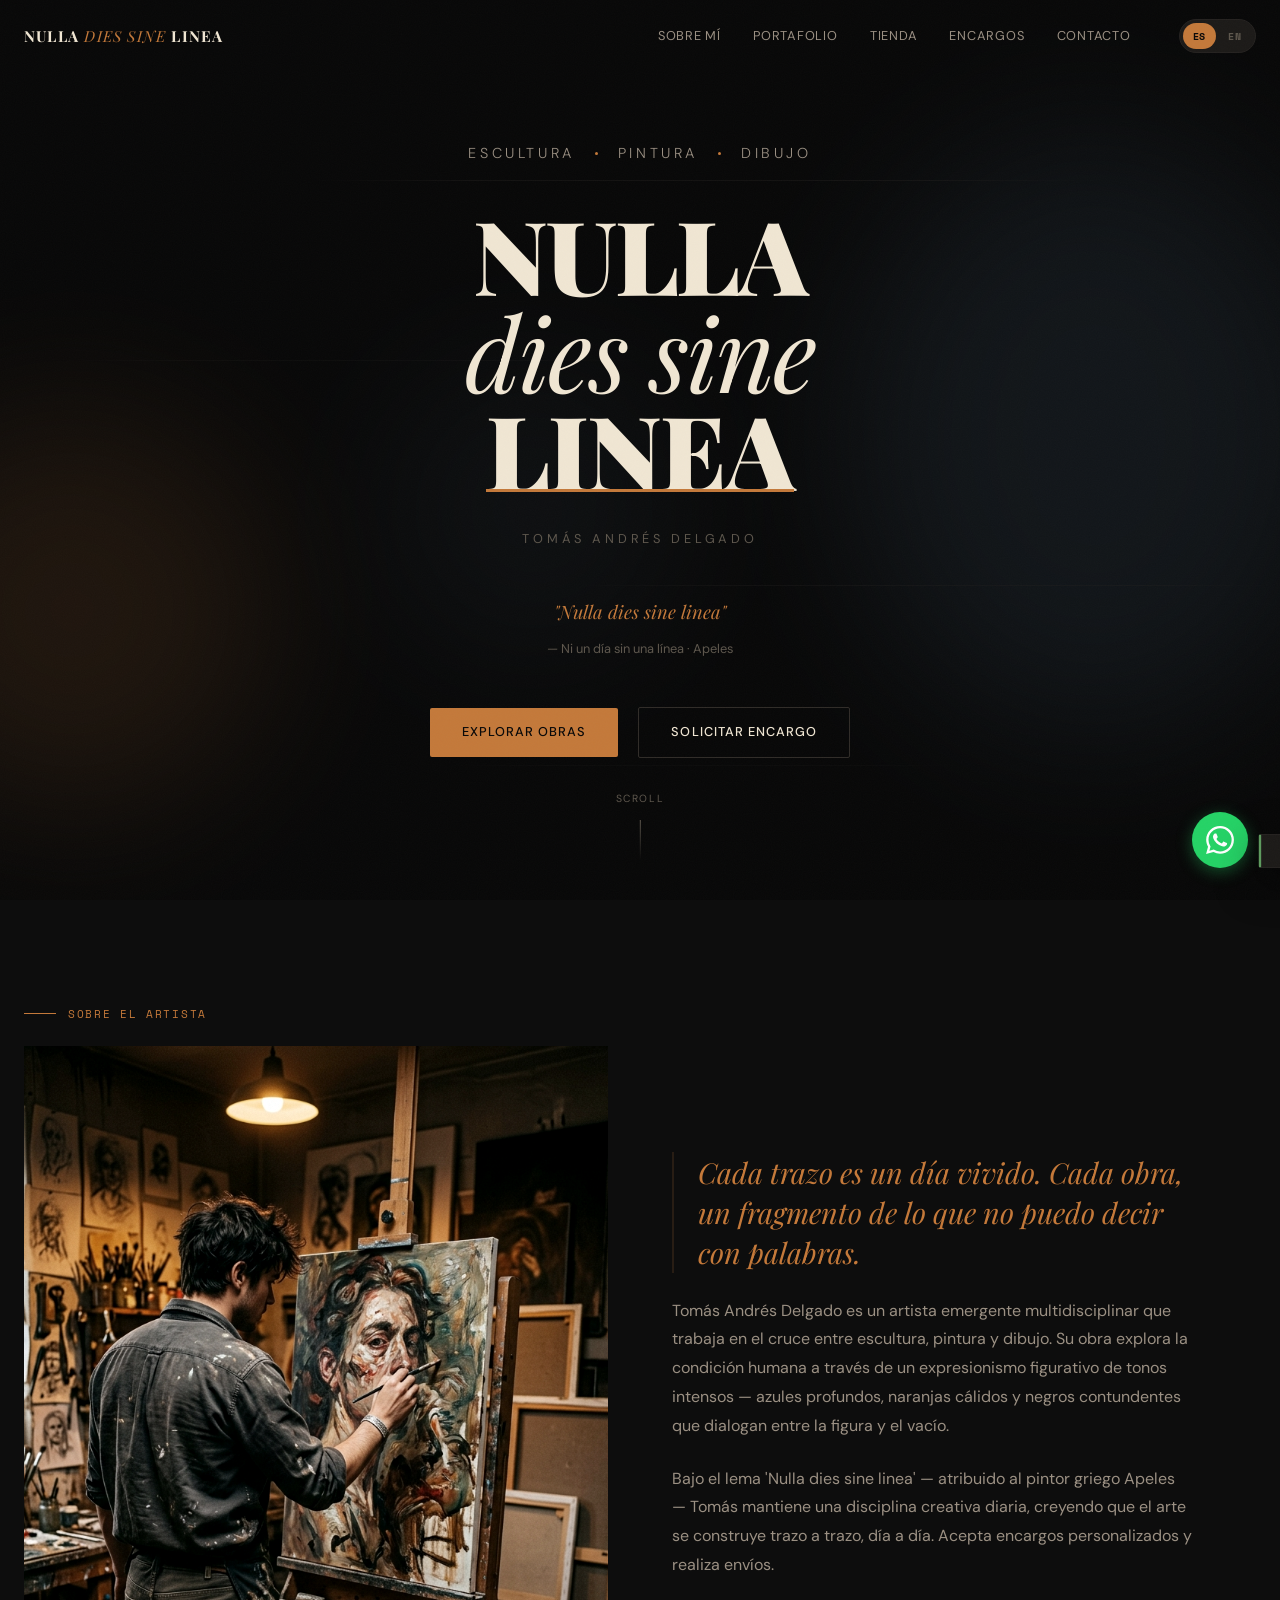
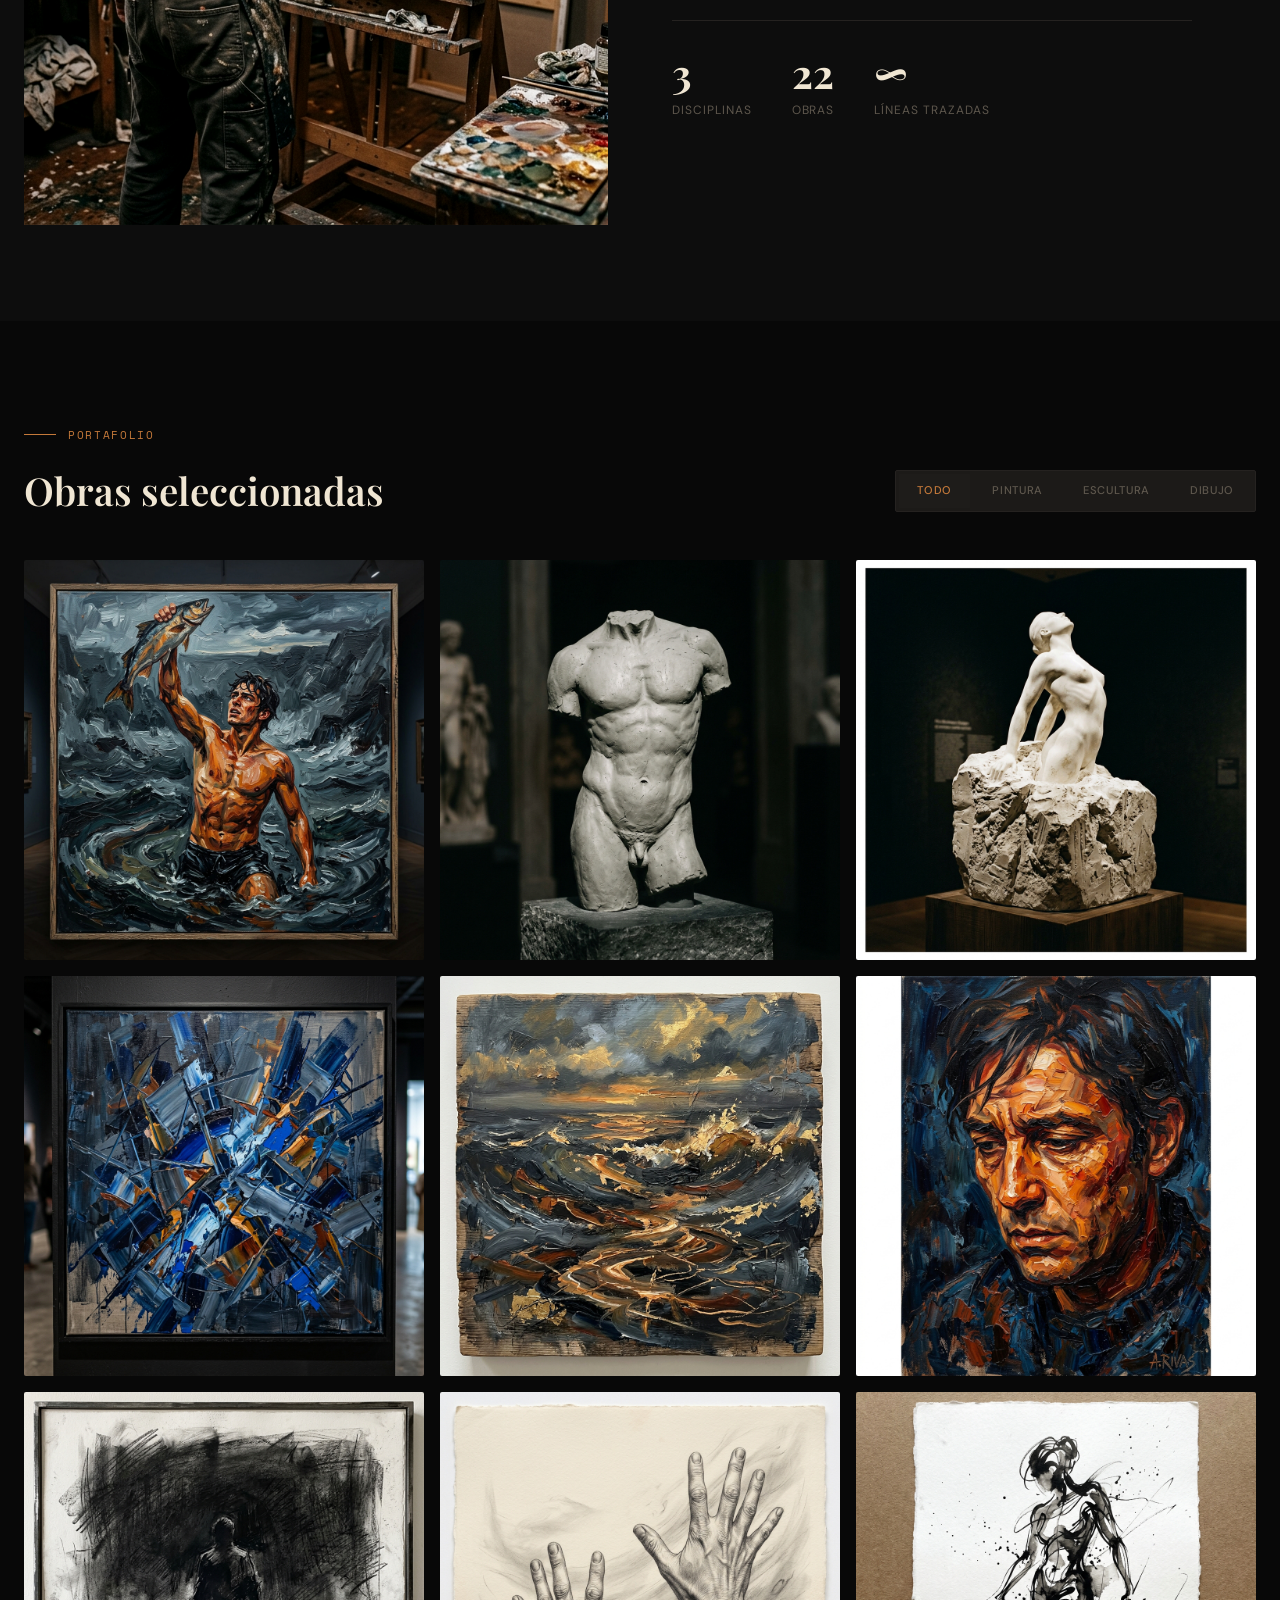
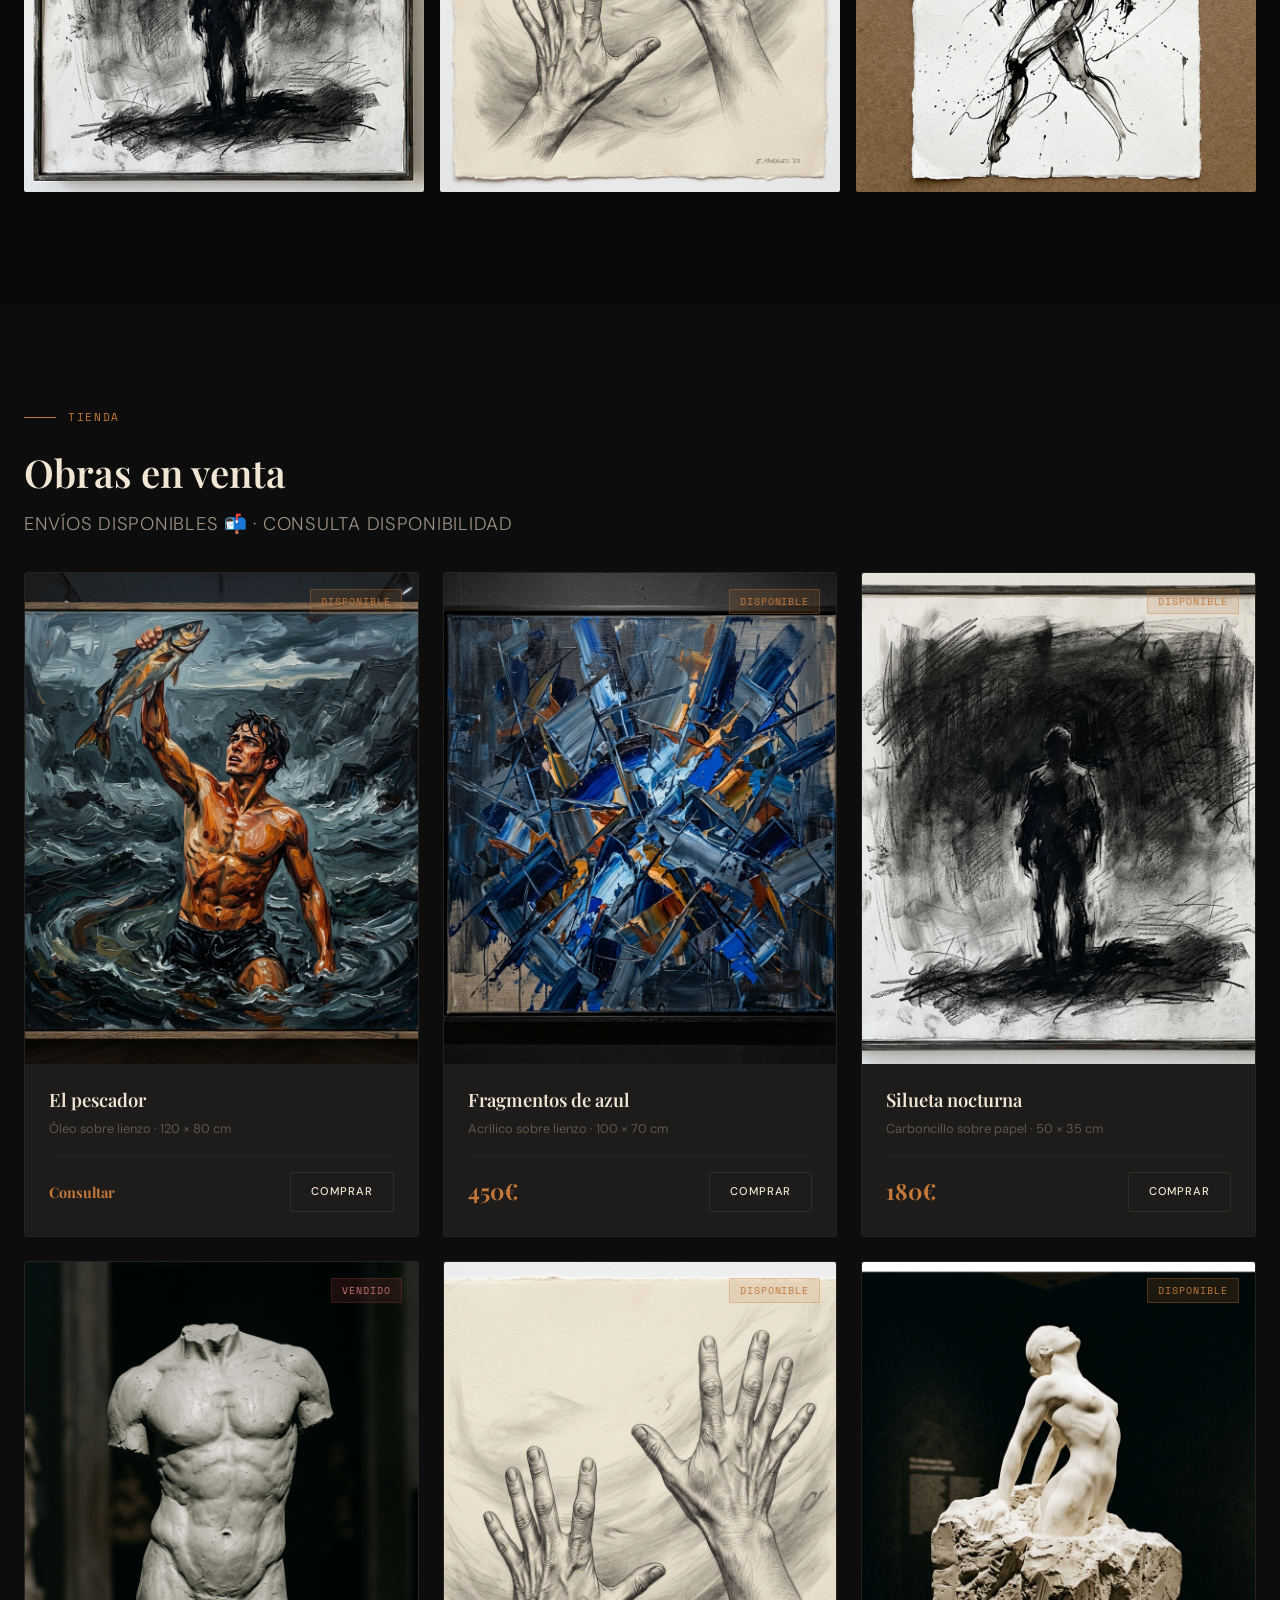
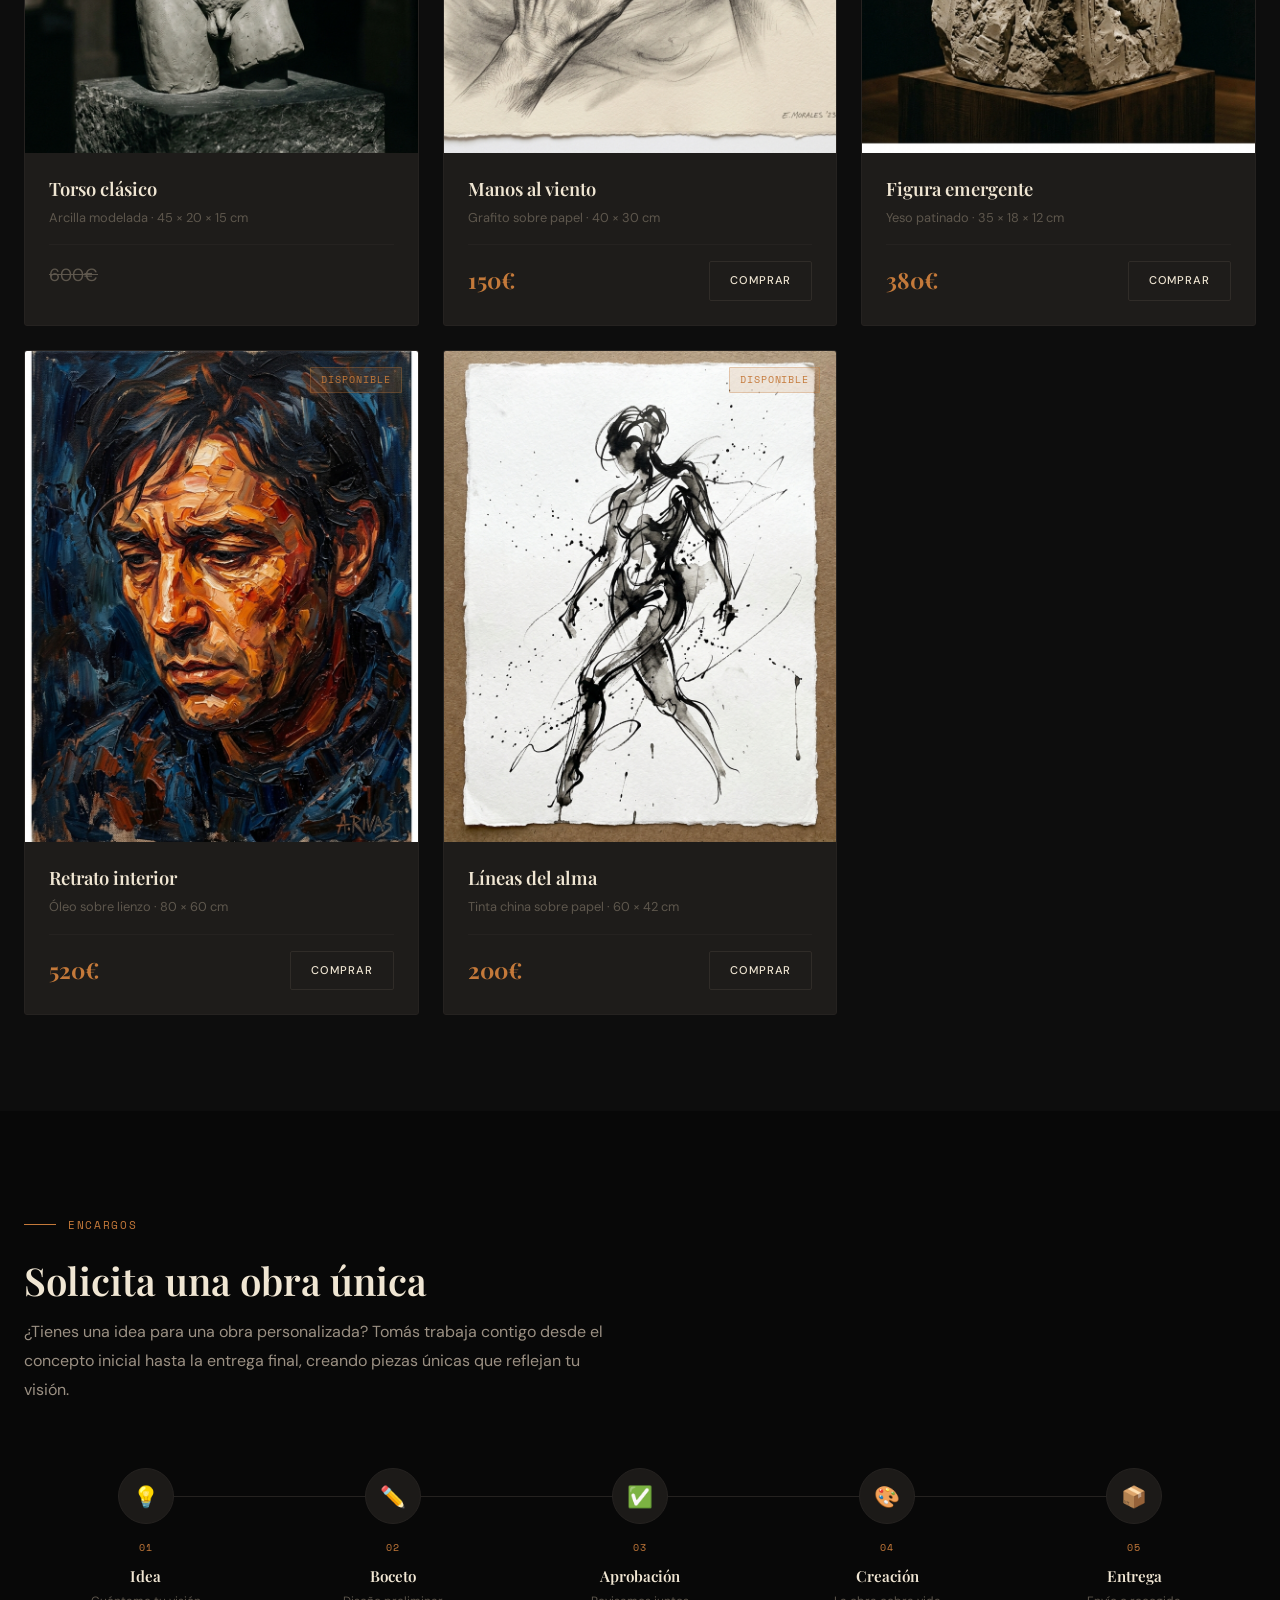
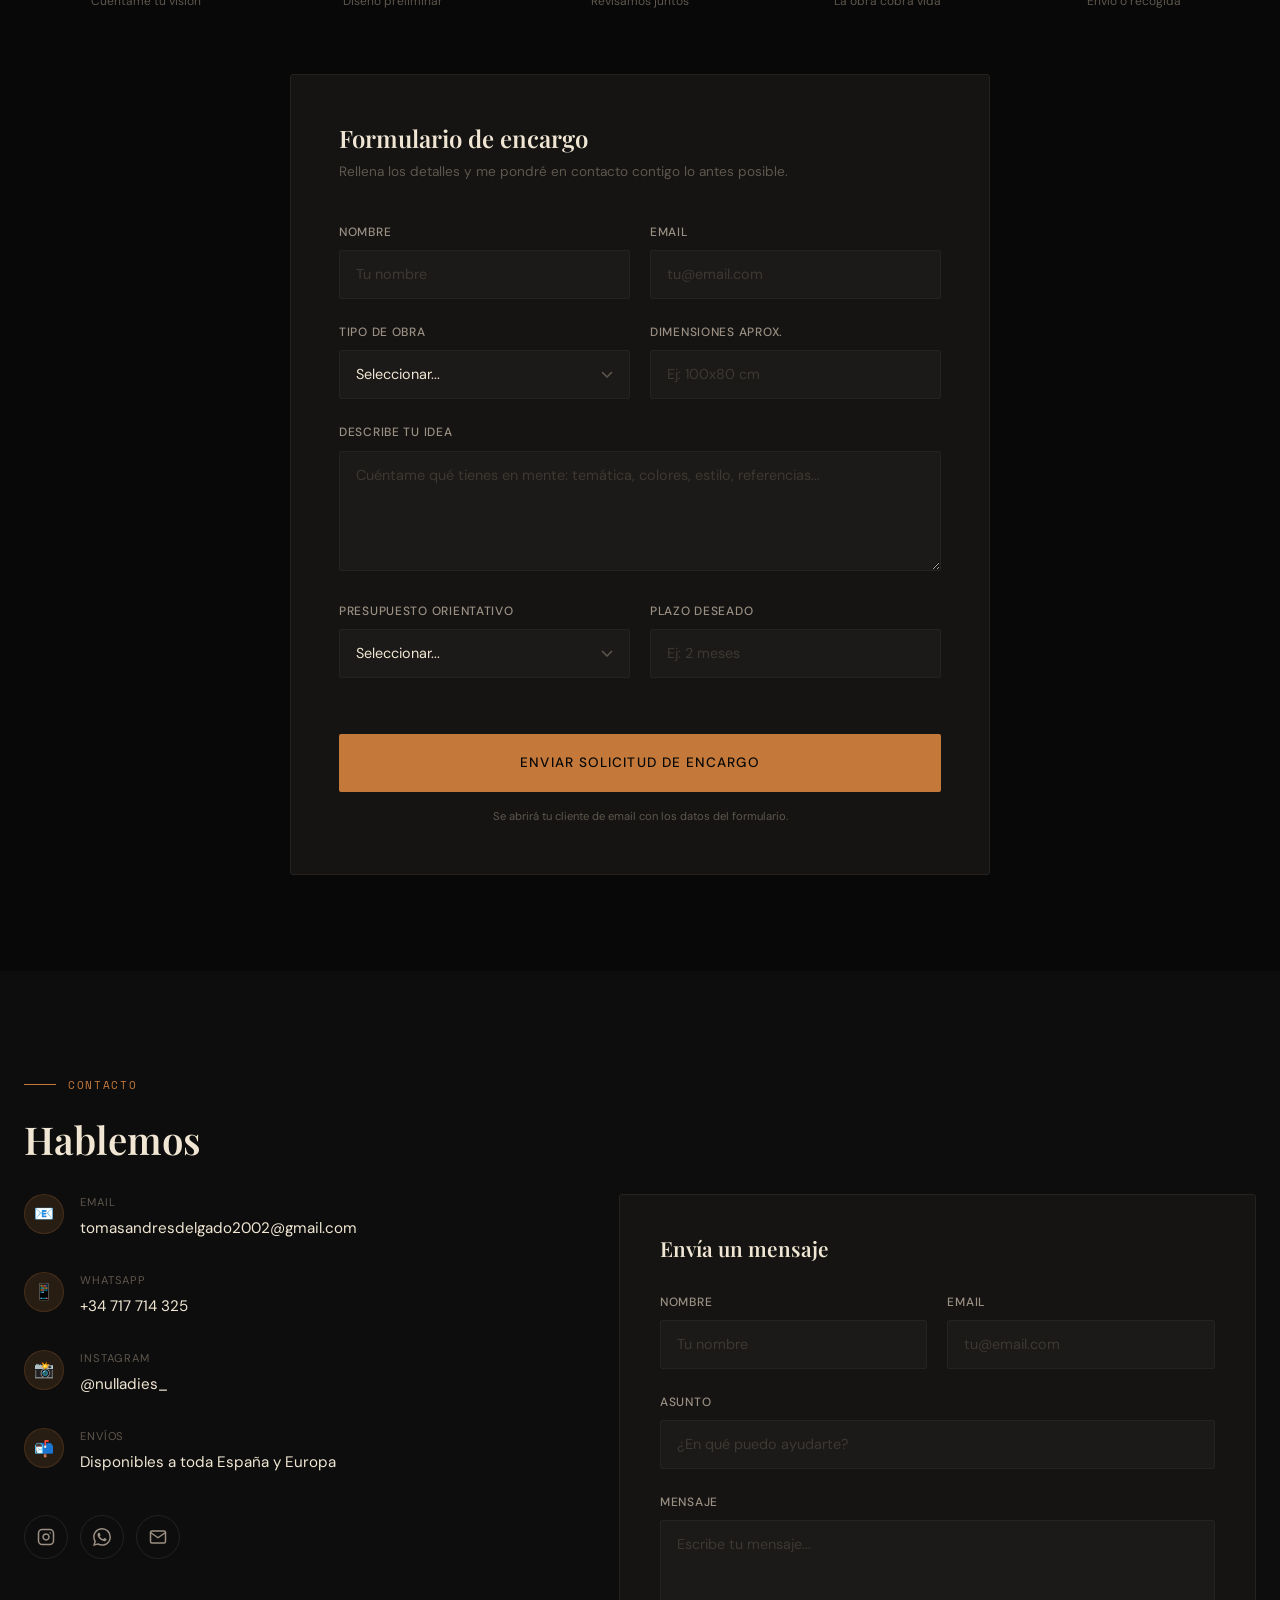
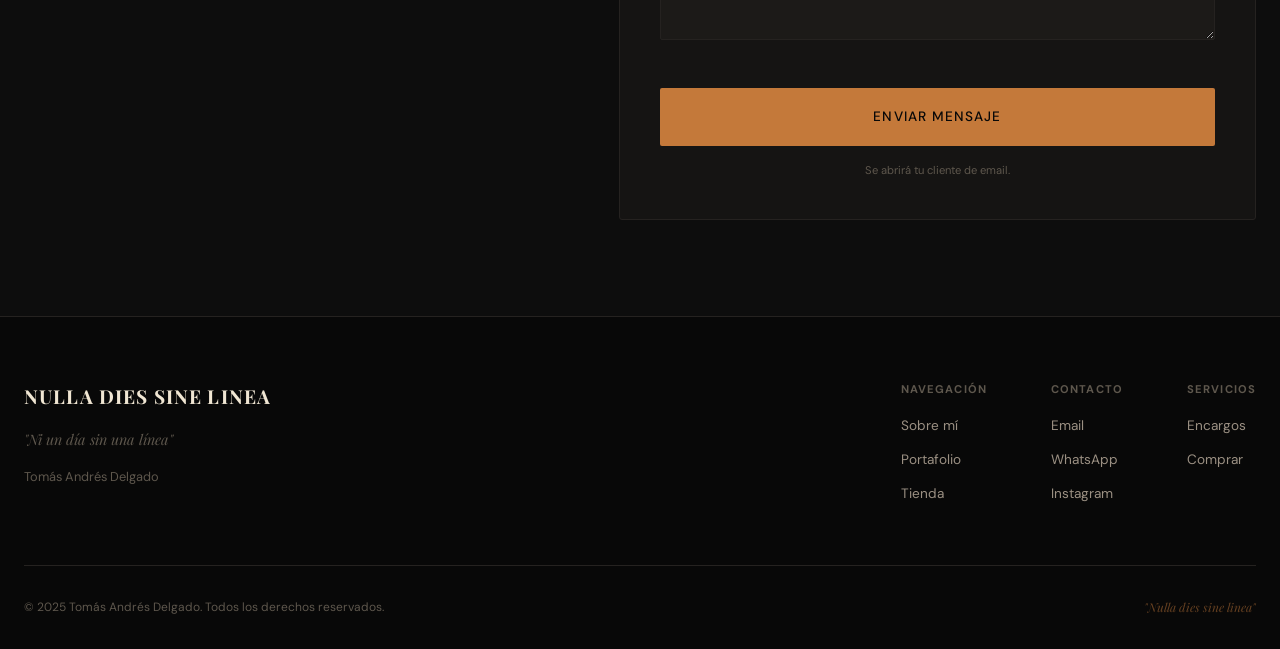
==== commit 95d8daed: "✨ feat: add loading screen, floating WhatsApp CTA, and UX polish - Animated loading screen with lett" ====
--- a/index.html
+++ b/index.html
@@ -24,6 +24,17 @@
   <link rel="preconnect" href="https://fonts.gstatic.com" crossorigin />
 </head>
 <body>
+
+  <!-- ═══════════════════════════════════════════
+       LOADING SCREEN
+       ═══════════════════════════════════════════ -->
+  <div class="loader" id="loader">
+    <div class="loader__text">
+      <span style="animation-delay: 0s">N</span><span style="animation-delay: 0.05s">U</span><span style="animation-delay: 0.1s">L</span><span style="animation-delay: 0.15s">L</span><span style="animation-delay: 0.2s">A</span><span style="animation-delay: 0.3s"> </span><span style="animation-delay: 0.35s">D</span><span style="animation-delay: 0.4s">I</span><span style="animation-delay: 0.45s">E</span><span style="animation-delay: 0.5s">S</span><span style="animation-delay: 0.6s"> </span><span style="animation-delay: 0.65s">S</span><span style="animation-delay: 0.7s">I</span><span style="animation-delay: 0.75s">N</span><span style="animation-delay: 0.8s">E</span><span style="animation-delay: 0.9s"> </span><span style="animation-delay: 0.95s">L</span><span style="animation-delay: 1s">I</span><span style="animation-delay: 1.05s">N</span><span style="animation-delay: 1.1s">E</span><span style="animation-delay: 1.15s">A</span>
+    </div>
+    <div class="loader__line"></div>
+  </div>
+
 
   <!-- ═══════════════════════════════════════════
        NAVIGATION
@@ -468,6 +479,11 @@
   <!-- Toast notification -->
   <div class="toast" id="toast"></div>
 
+  <!-- Floating WhatsApp Button -->
+  <a href="https://wa.me/34717714325" target="_blank" rel="noopener" class="whatsapp-float" aria-label="WhatsApp">
+    <svg viewBox="0 0 24 24" fill="currentColor"><path d="M17.472 14.382c-.297-.149-1.758-.867-2.03-.967-.273-.099-.471-.148-.67.15-.197.297-.767.966-.94 1.164-.173.199-.347.223-.644.075-.297-.15-1.255-.463-2.39-1.475-.883-.788-1.48-1.761-1.653-2.059-.173-.297-.018-.458.13-.606.134-.133.298-.347.446-.52.149-.174.198-.298.298-.497.099-.198.05-.371-.025-.52-.075-.149-.669-1.612-.916-2.207-.242-.579-.487-.5-.669-.51-.173-.008-.371-.01-.57-.01-.198 0-.52.074-.792.372-.272.297-1.04 1.016-1.04 2.479 0 1.462 1.065 2.875 1.213 3.074.149.198 2.096 3.2 5.077 4.487.709.306 1.262.489 1.694.625.712.227 1.36.195 1.871.118.571-.085 1.758-.719 2.006-1.413.248-.694.248-1.289.173-1.413-.074-.124-.272-.198-.57-.347m-5.421 7.403h-.004a9.87 9.87 0 01-5.031-1.378l-.361-.214-3.741.982.998-3.648-.235-.374a9.86 9.86 0 01-1.51-5.26c.001-5.45 4.436-9.884 9.888-9.884 2.64 0 5.122 1.03 6.988 2.898a9.825 9.825 0 012.893 6.994c-.003 5.45-4.437 9.884-9.885 9.884m8.413-18.297A11.815 11.815 0 0012.05 0C5.495 0 .16 5.335.157 11.892c0 2.096.547 4.142 1.588 5.945L.057 24l6.305-1.654a11.882 11.882 0 005.683 1.448h.005c6.554 0 11.89-5.335 11.893-11.893a11.821 11.821 0 00-3.48-8.413z"/></svg>
+  </a>
+
   <script src="js/main.js"></script>
 </body>
 </html>
--- a/css/styles.css
+++ b/css/styles.css
@@ -1776,3 +1776,174 @@
 .mt-8 { margin-top: var(--space-8); }
 .mb-4 { margin-bottom: var(--space-4); }
 .mb-8 { margin-bottom: var(--space-8); }
+
+/* ── Loading Screen ── */
+.loader {
+  position: fixed;
+  inset: 0;
+  z-index: 10000;
+  background: var(--bg-deep);
+  display: flex;
+  align-items: center;
+  justify-content: center;
+  flex-direction: column;
+  gap: var(--space-6);
+  transition: opacity 0.6s var(--ease-out), visibility 0.6s;
+}
+
+.loader.hidden {
+  opacity: 0;
+  visibility: hidden;
+  pointer-events: none;
+}
+
+.loader__text {
+  font-family: var(--font-display);
+  font-size: 1.1rem;
+  font-weight: 700;
+  letter-spacing: 0.12em;
+  text-transform: uppercase;
+  color: var(--text-primary);
+  overflow: hidden;
+}
+
+.loader__text span {
+  display: inline-block;
+  animation: loader-reveal 0.6s var(--ease-out) both;
+}
+
+.loader__line {
+  width: 60px;
+  height: 1px;
+  background: var(--accent);
+  animation: loader-expand 1.2s var(--ease-in-out) 0.3s both;
+  transform-origin: center;
+}
+
+@keyframes loader-reveal {
+  from { opacity: 0; transform: translateY(20px); }
+  to   { opacity: 1; transform: translateY(0); }
+}
+
+@keyframes loader-expand {
+  from { transform: scaleX(0); }
+  to   { transform: scaleX(1); }
+}
+
+/* ── Floating WhatsApp Button ── */
+.whatsapp-float {
+  position: fixed;
+  bottom: var(--space-8);
+  right: var(--space-8);
+  z-index: 90;
+  width: 56px;
+  height: 56px;
+  border-radius: 50%;
+  background: #25D366;
+  color: white;
+  display: flex;
+  align-items: center;
+  justify-content: center;
+  box-shadow: 0 4px 16px rgba(37, 211, 102, 0.35);
+  transition: all var(--duration) var(--ease-out);
+  animation: whatsapp-entrance 0.6s var(--ease-spring) 2s both;
+}
+
+.whatsapp-float:hover {
+  transform: scale(1.1) translateY(-2px);
+  box-shadow: 0 8px 24px rgba(37, 211, 102, 0.45);
+}
+
+.whatsapp-float svg {
+  width: 28px;
+  height: 28px;
+}
+
+@keyframes whatsapp-entrance {
+  from { opacity: 0; transform: scale(0.5) translateY(20px); }
+  to   { opacity: 1; transform: scale(1) translateY(0); }
+}
+
+/* ── Featured Ribbon ── */
+.gallery__item--featured::before {
+  content: '★';
+  position: absolute;
+  top: var(--space-3);
+  right: var(--space-3);
+  z-index: 3;
+  width: 28px;
+  height: 28px;
+  background: var(--accent);
+  color: var(--bg-deep);
+  font-size: 0.7rem;
+  display: flex;
+  align-items: center;
+  justify-content: center;
+  border-radius: 50%;
+}
+
+/* ── Enhanced Image Loading ── */
+.gallery__img,
+.shop-card__image,
+.about__image {
+  background: linear-gradient(
+    135deg,
+    var(--bg-elevated) 0%,
+    var(--bg-card) 50%,
+    var(--bg-elevated) 100%
+  );
+  background-size: 200% 200%;
+  animation: shimmer 1.5s ease-in-out infinite;
+}
+
+.gallery__img[src]:not([src=""]),
+.shop-card__image[src]:not([src=""]),
+.about__image[src]:not([src=""]) {
+  animation: none;
+}
+
+@keyframes shimmer {
+  0% { background-position: 200% 0; }
+  100% { background-position: -200% 0; }
+}
+
+/* ── Smooth selection color ── */
+::selection {
+  background: var(--accent);
+  color: var(--bg-deep);
+}
+
+::-moz-selection {
+  background: var(--accent);
+  color: var(--bg-deep);
+}
+
+/* ── Custom scrollbar ── */
+::-webkit-scrollbar {
+  width: 6px;
+}
+
+::-webkit-scrollbar-track {
+  background: var(--bg-deep);
+}
+
+::-webkit-scrollbar-thumb {
+  background: var(--border-hover);
+  border-radius: 3px;
+}
+
+::-webkit-scrollbar-thumb:hover {
+  background: var(--text-muted);
+}
+
+/* ── Focus visible for accessibility ── */
+*:focus-visible {
+  outline: 2px solid var(--accent);
+  outline-offset: 2px;
+}
+
+button:focus-visible,
+a:focus-visible {
+  outline: 2px solid var(--accent);
+  outline-offset: 2px;
+}
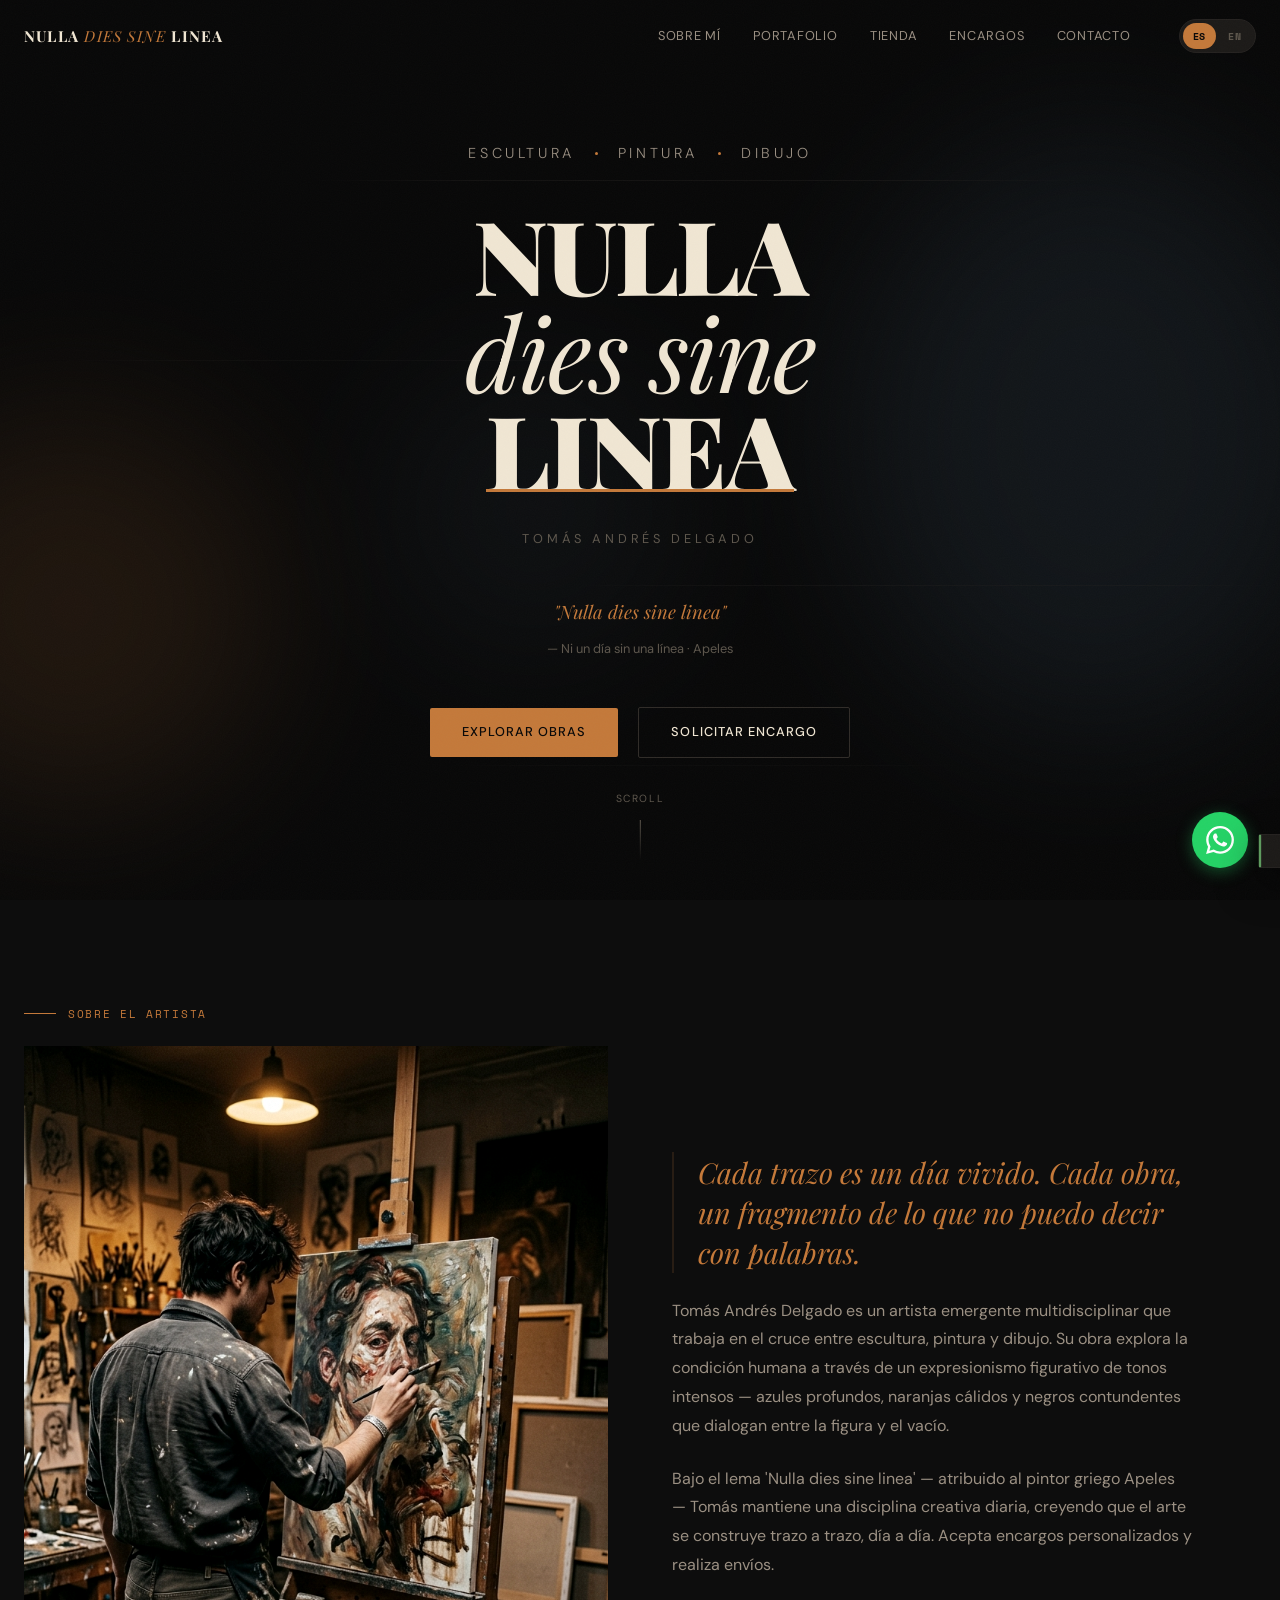
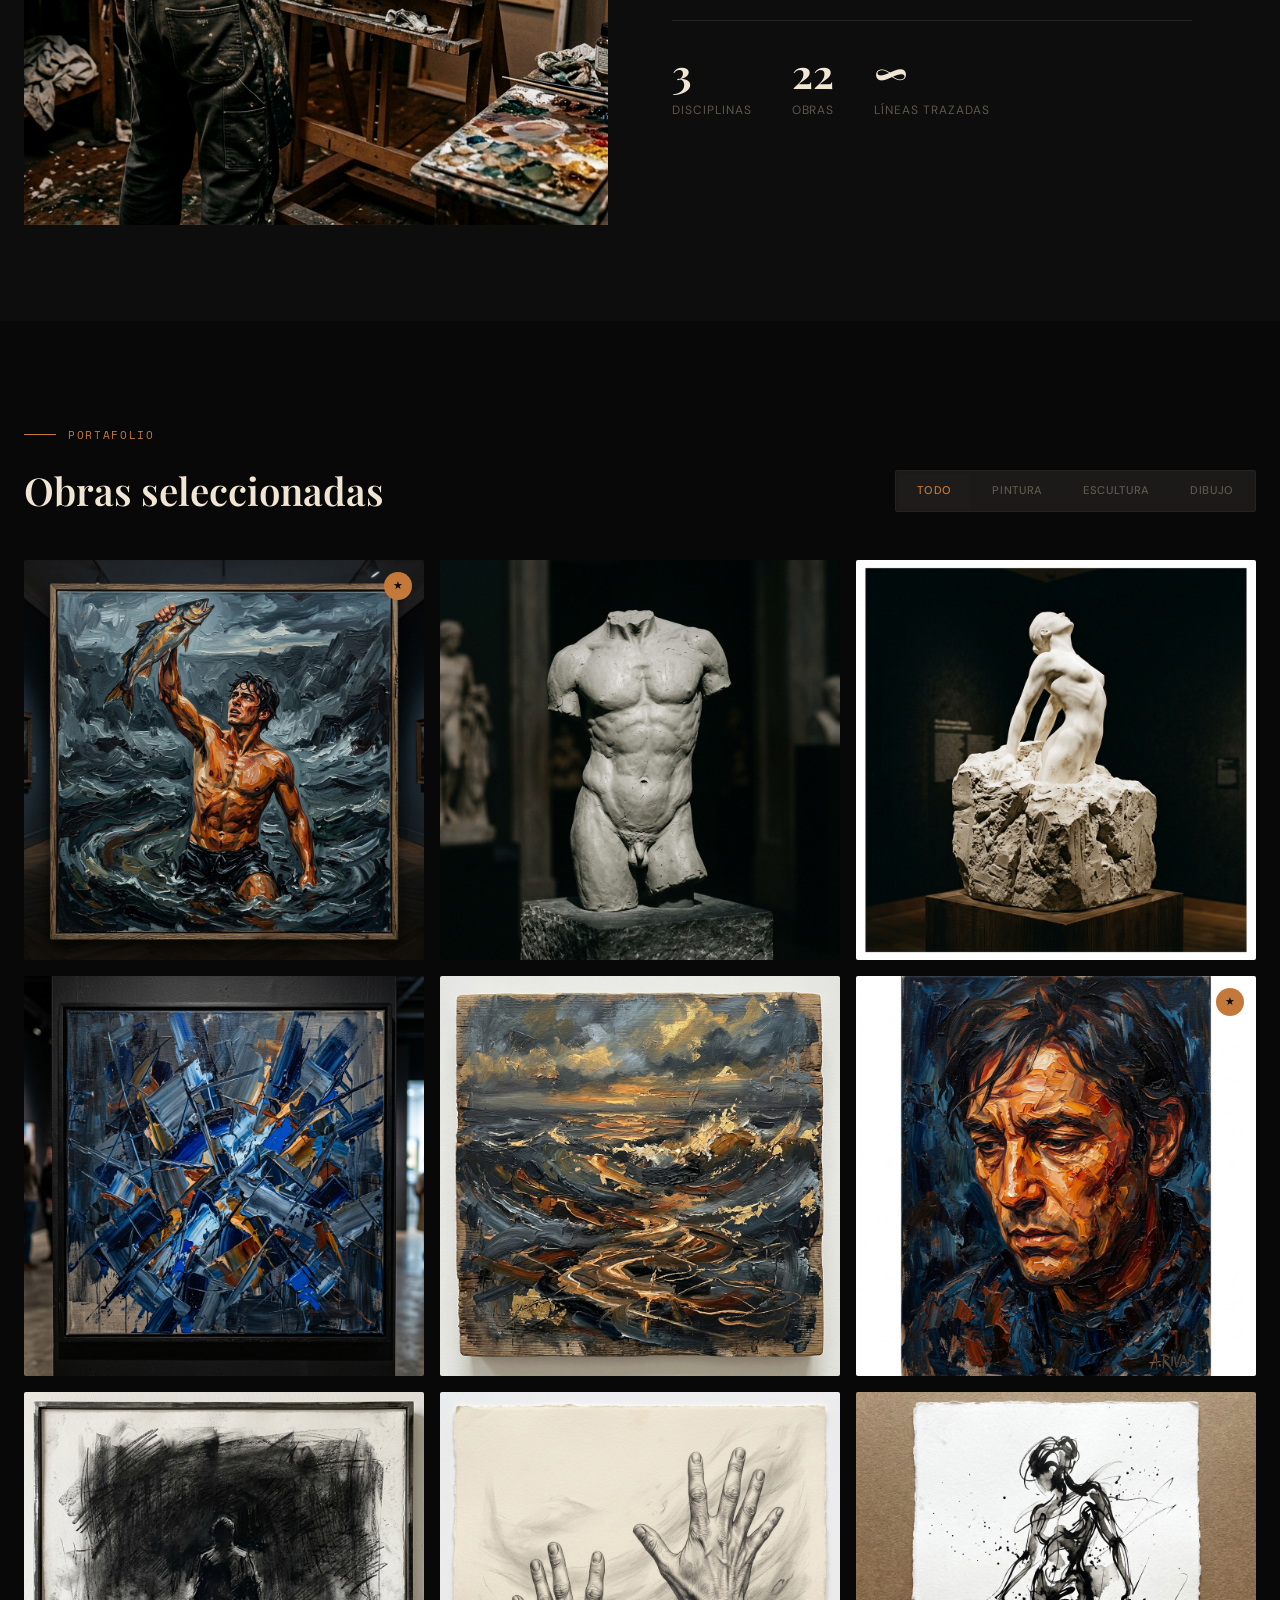
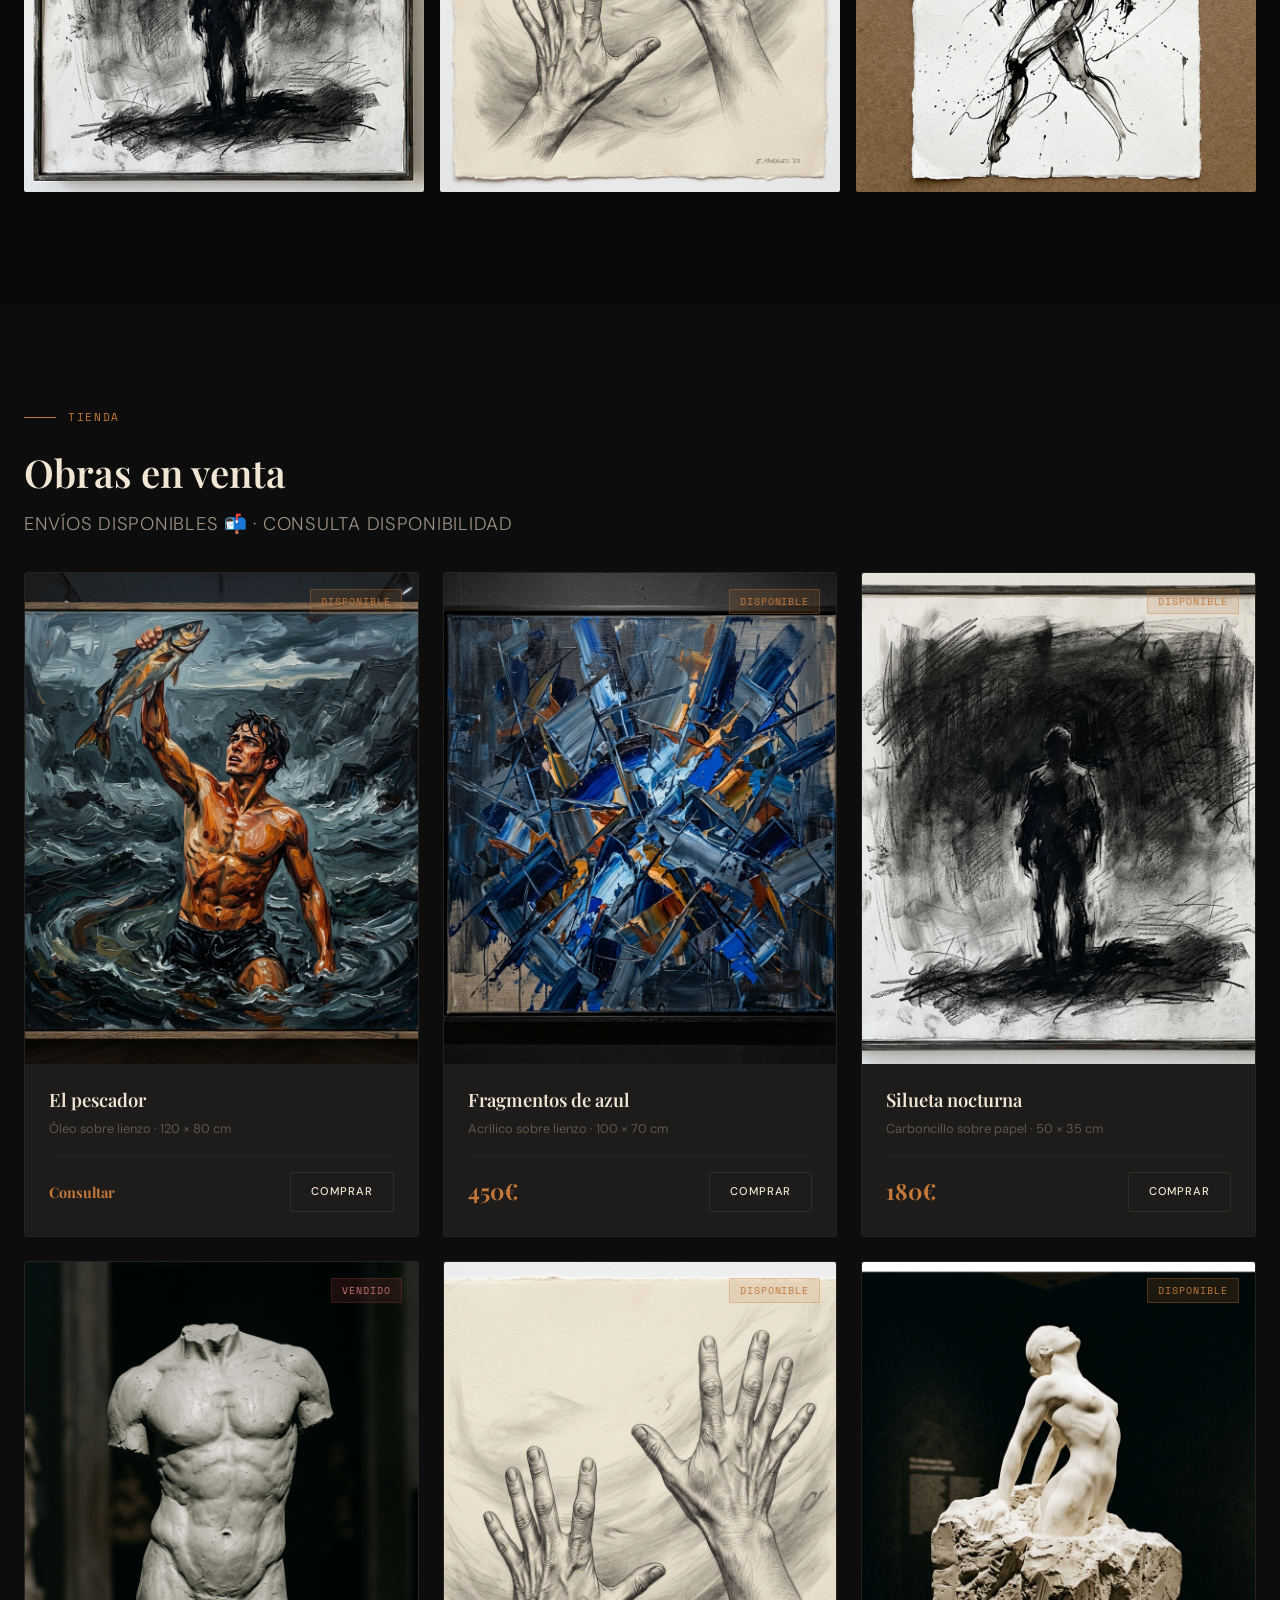
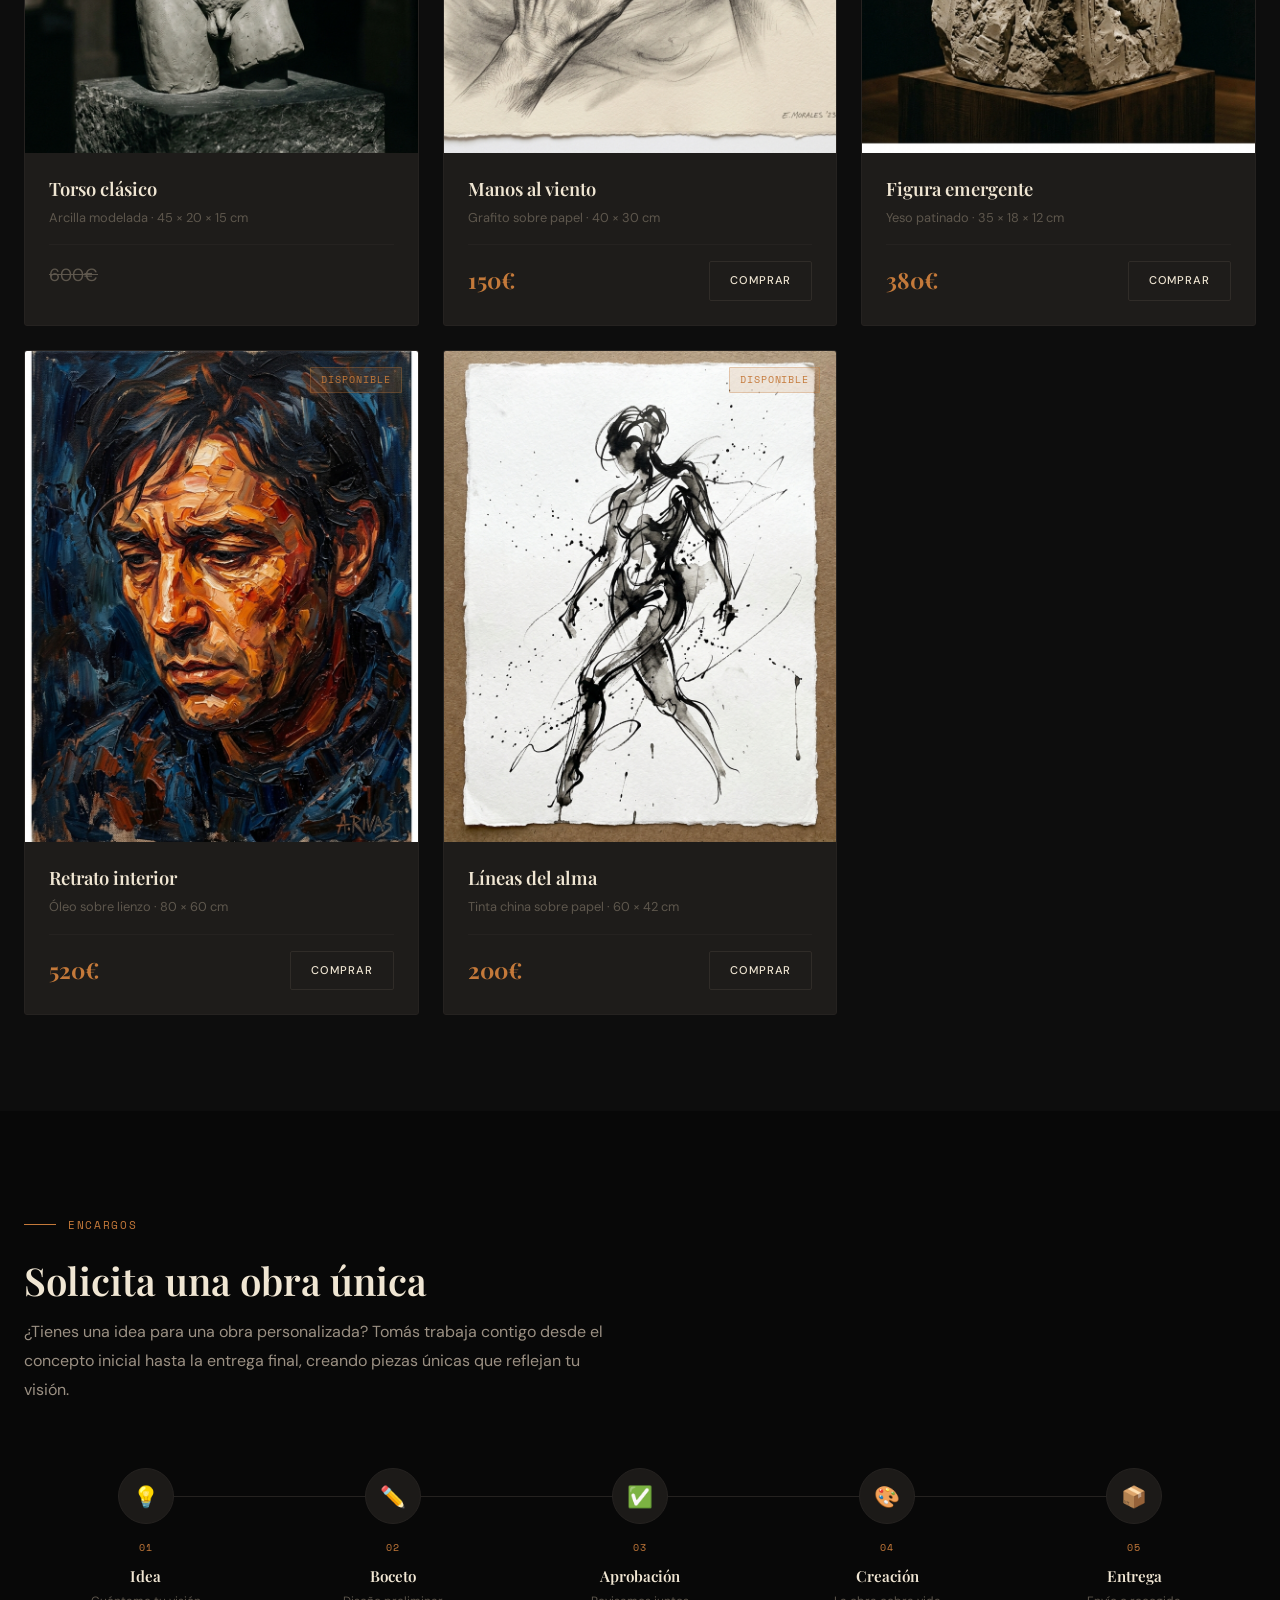
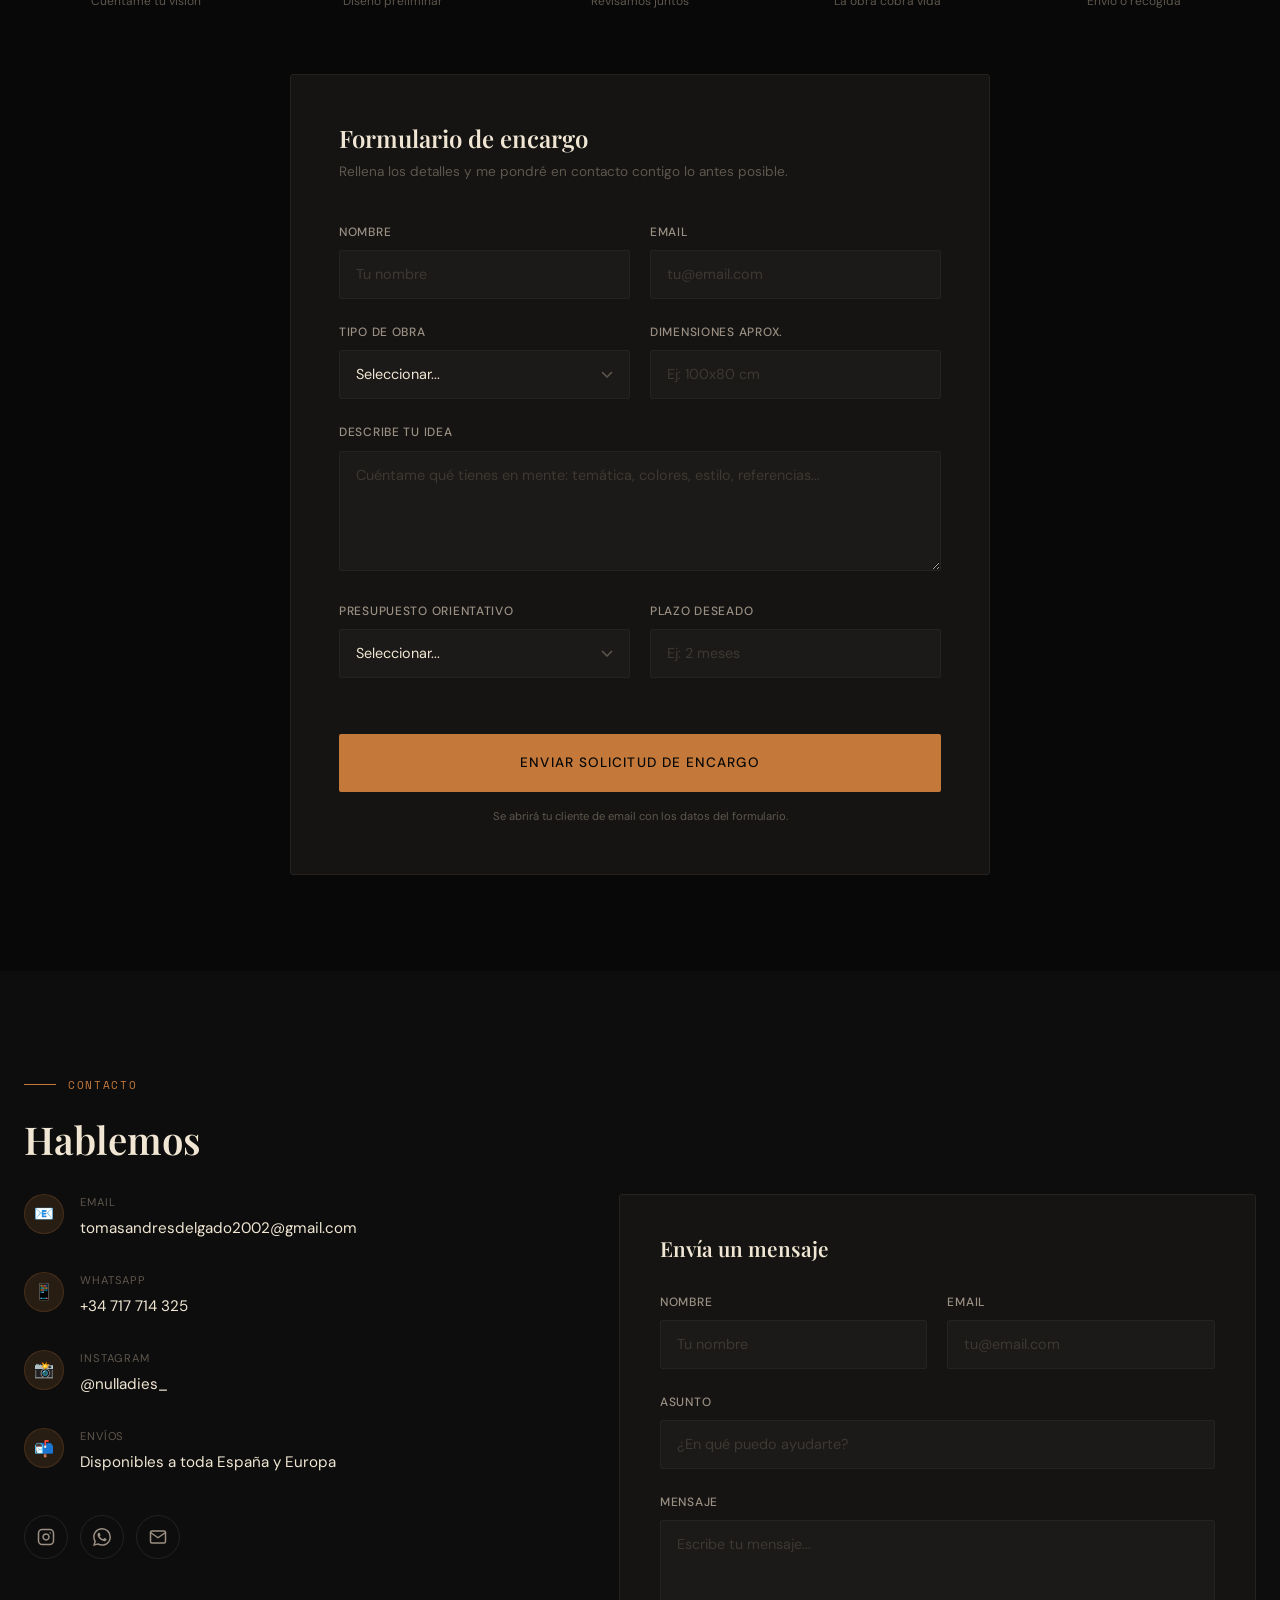
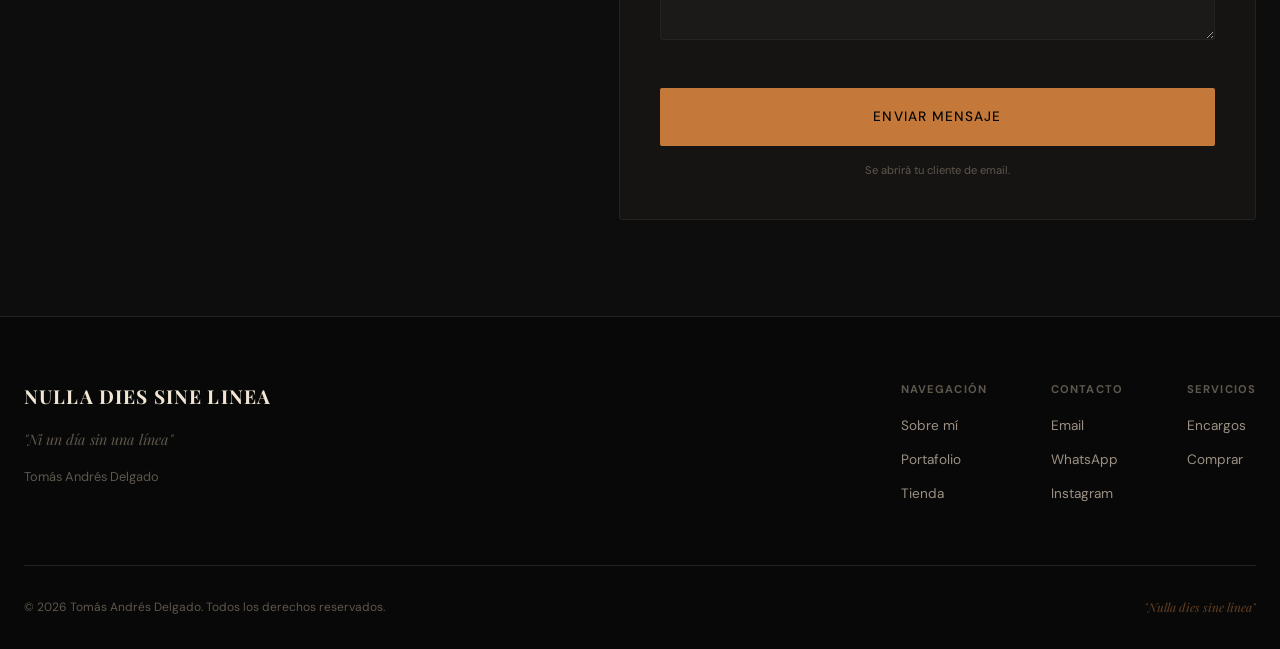
==== commit cc2f09b1: "🐛 fix: bug fixes — duplicate loader, lightbox CTA, dynamic copyright, lang toggle improvements" ====
--- a/index.html
+++ b/index.html
@@ -24,6 +24,7 @@
   <link rel="preconnect" href="https://fonts.gstatic.com" crossorigin />
 </head>
 <body>
+
 
   <!-- ═══════════════════════════════════════════
        LOADING SCREEN
@@ -444,7 +445,7 @@
       </div>
 
       <div class="footer__bottom">
-        <span>© 2025 Tomás Andrés Delgado. <span data-es="Todos los derechos reservados." data-en="All rights reserved.">Todos los derechos reservados.</span></span>
+        <span>© <span id="copyrightYear">2025</span> Tomás Andrés Delgado. <span data-es="Todos los derechos reservados." data-en="All rights reserved.">Todos los derechos reservados.</span></span>
         <span class="footer__motto">"Nulla dies sine linea"</span>
       </div>
     </div>
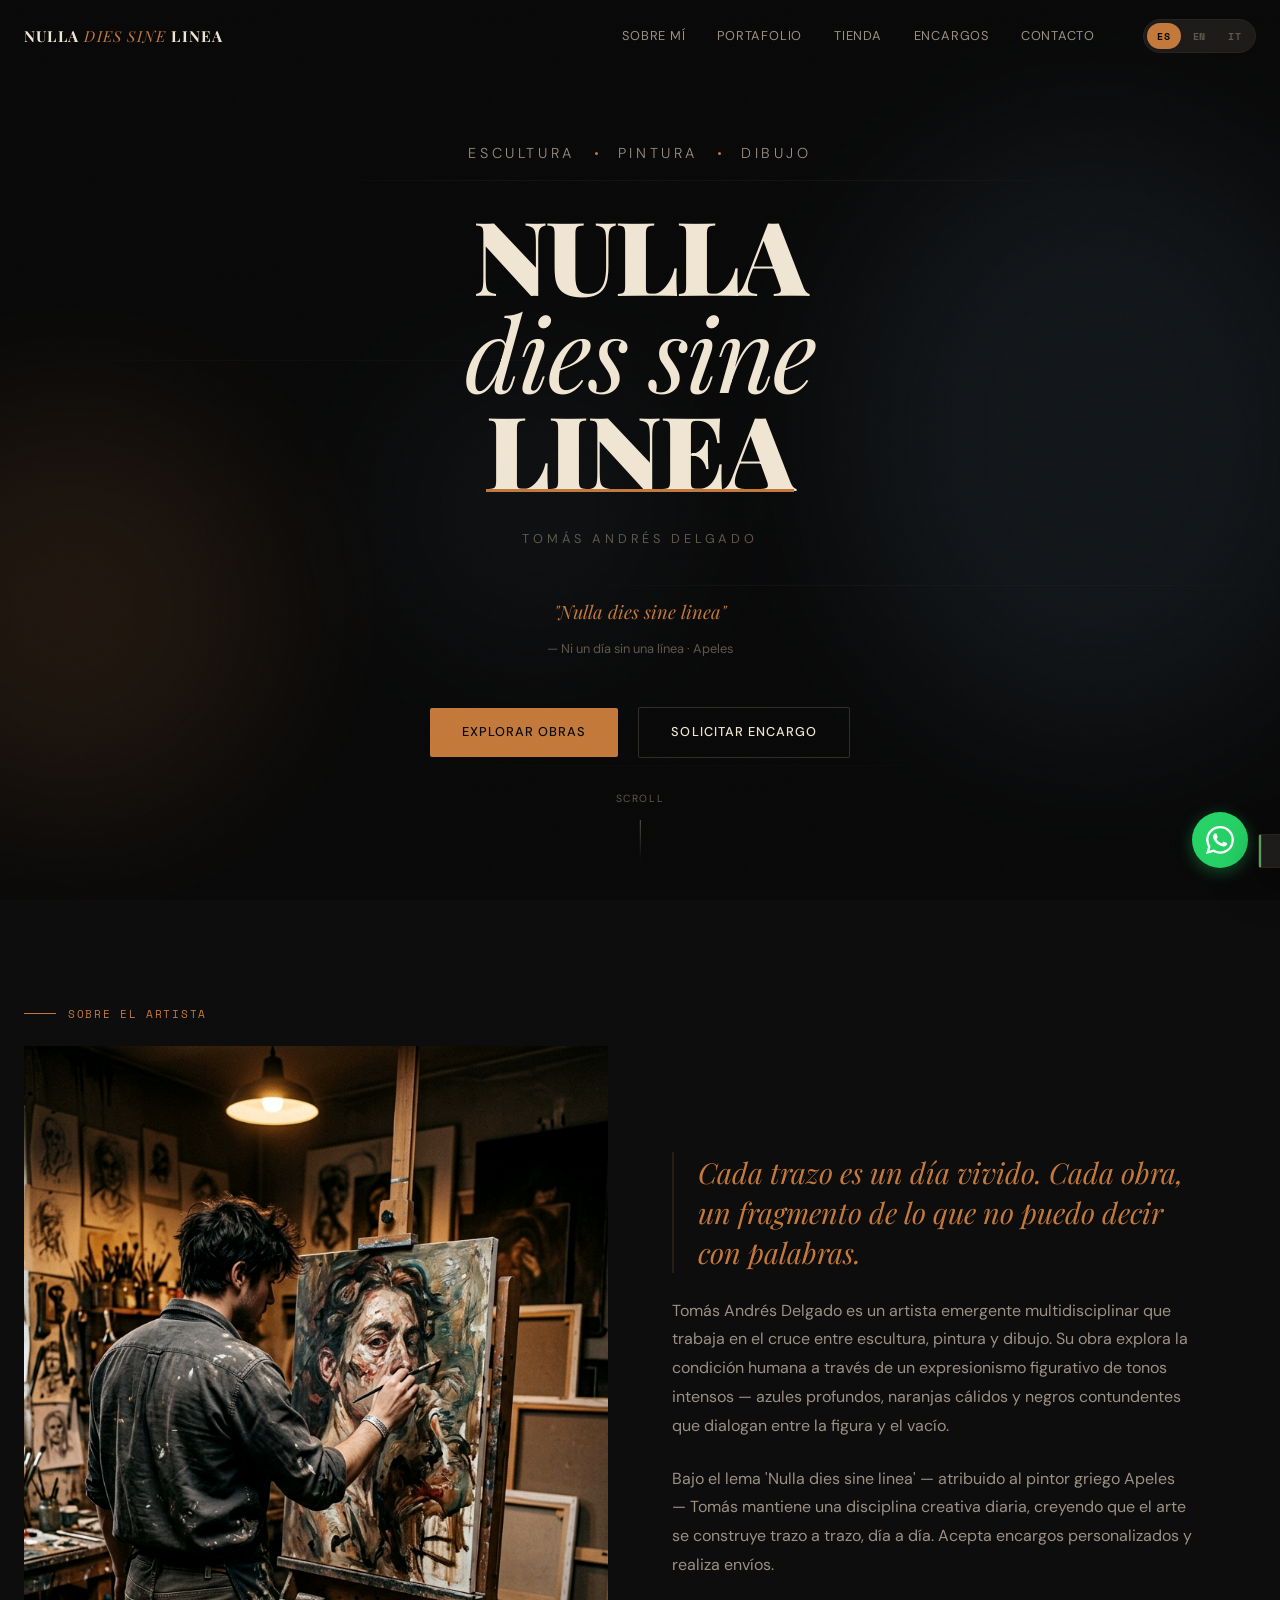
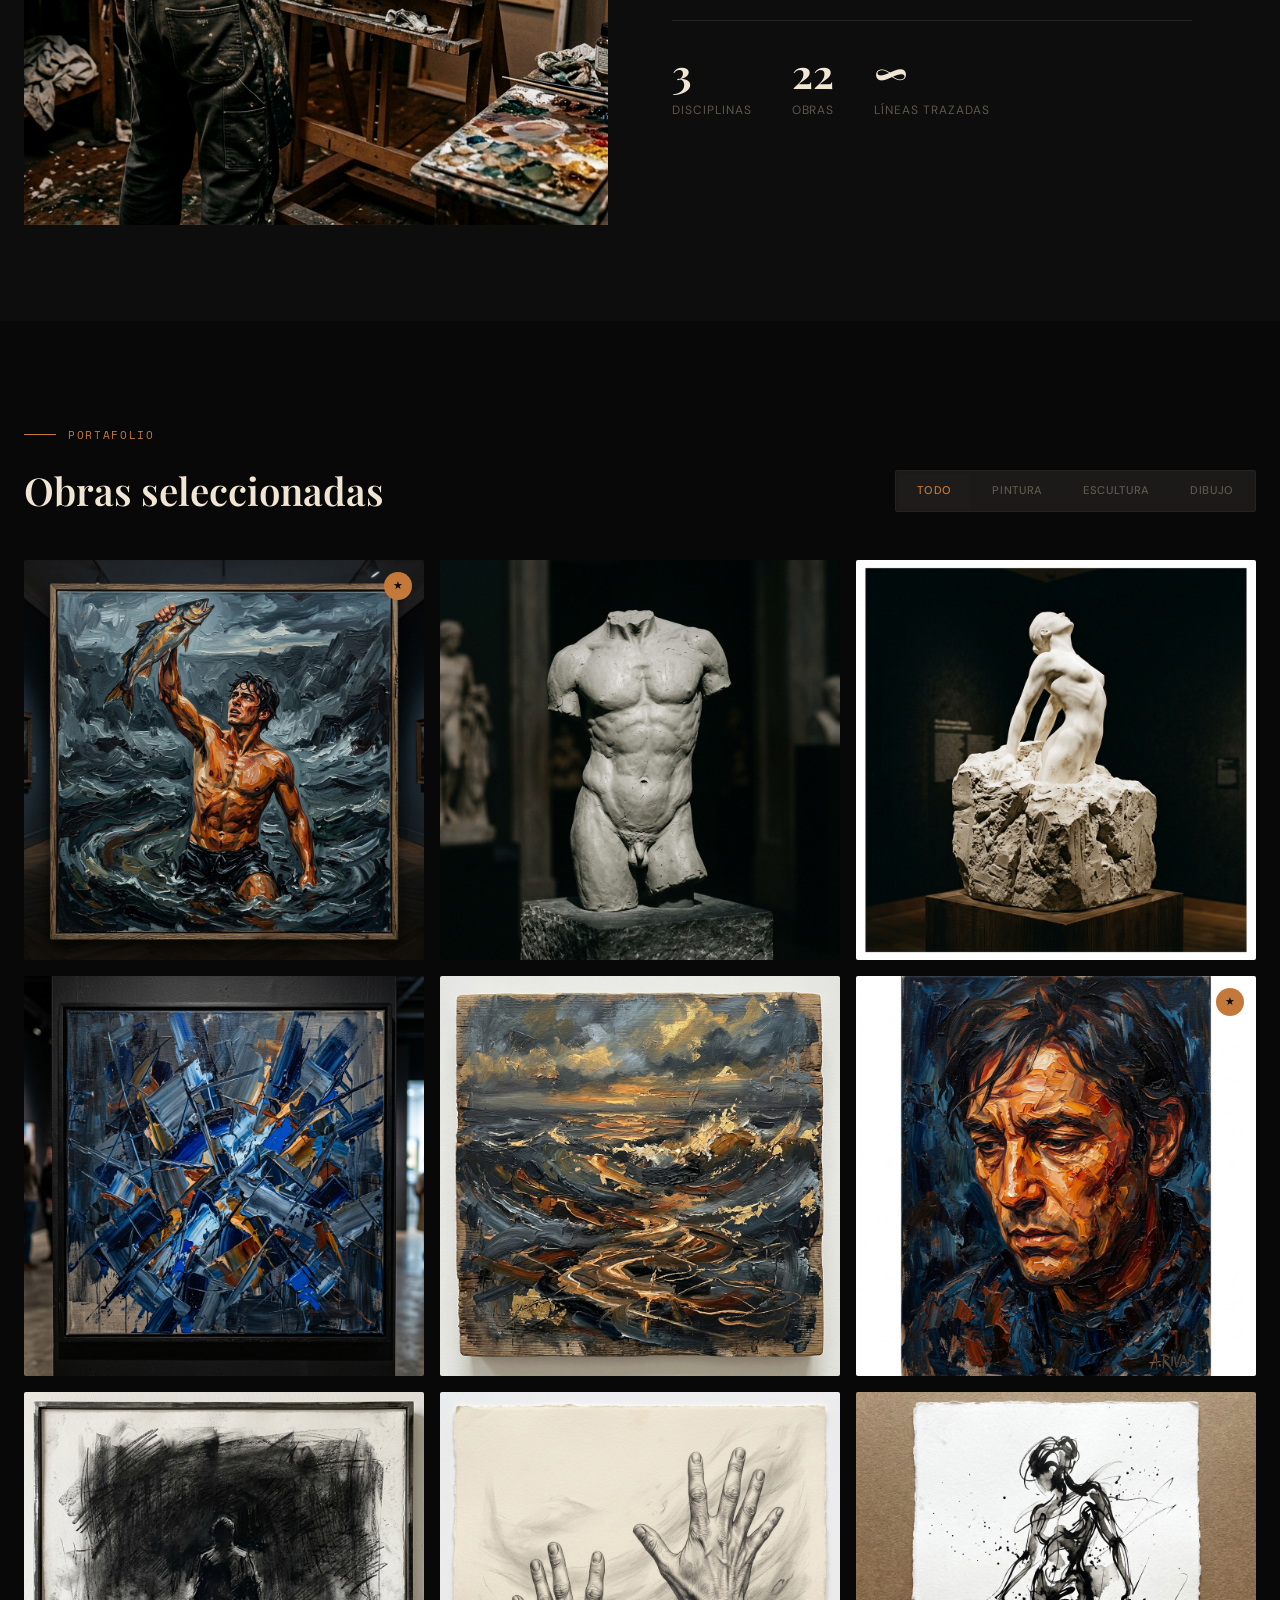
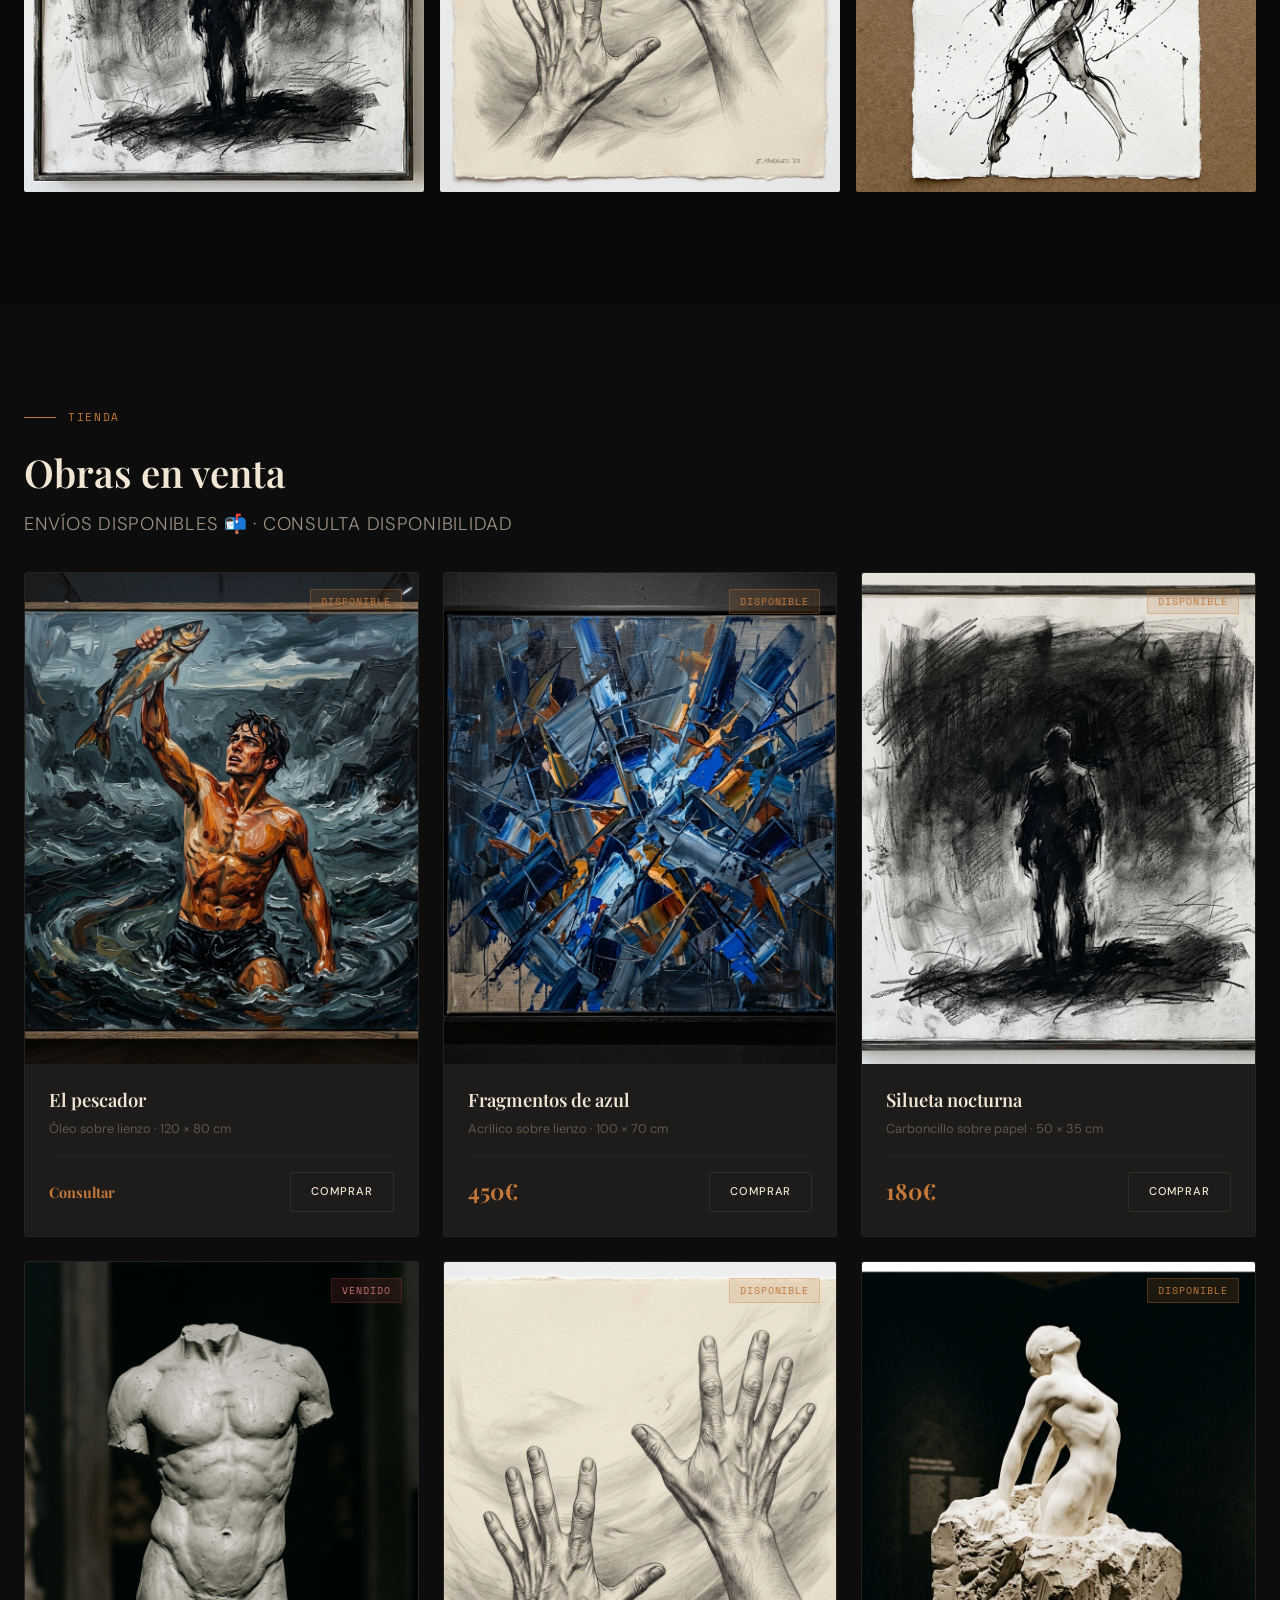
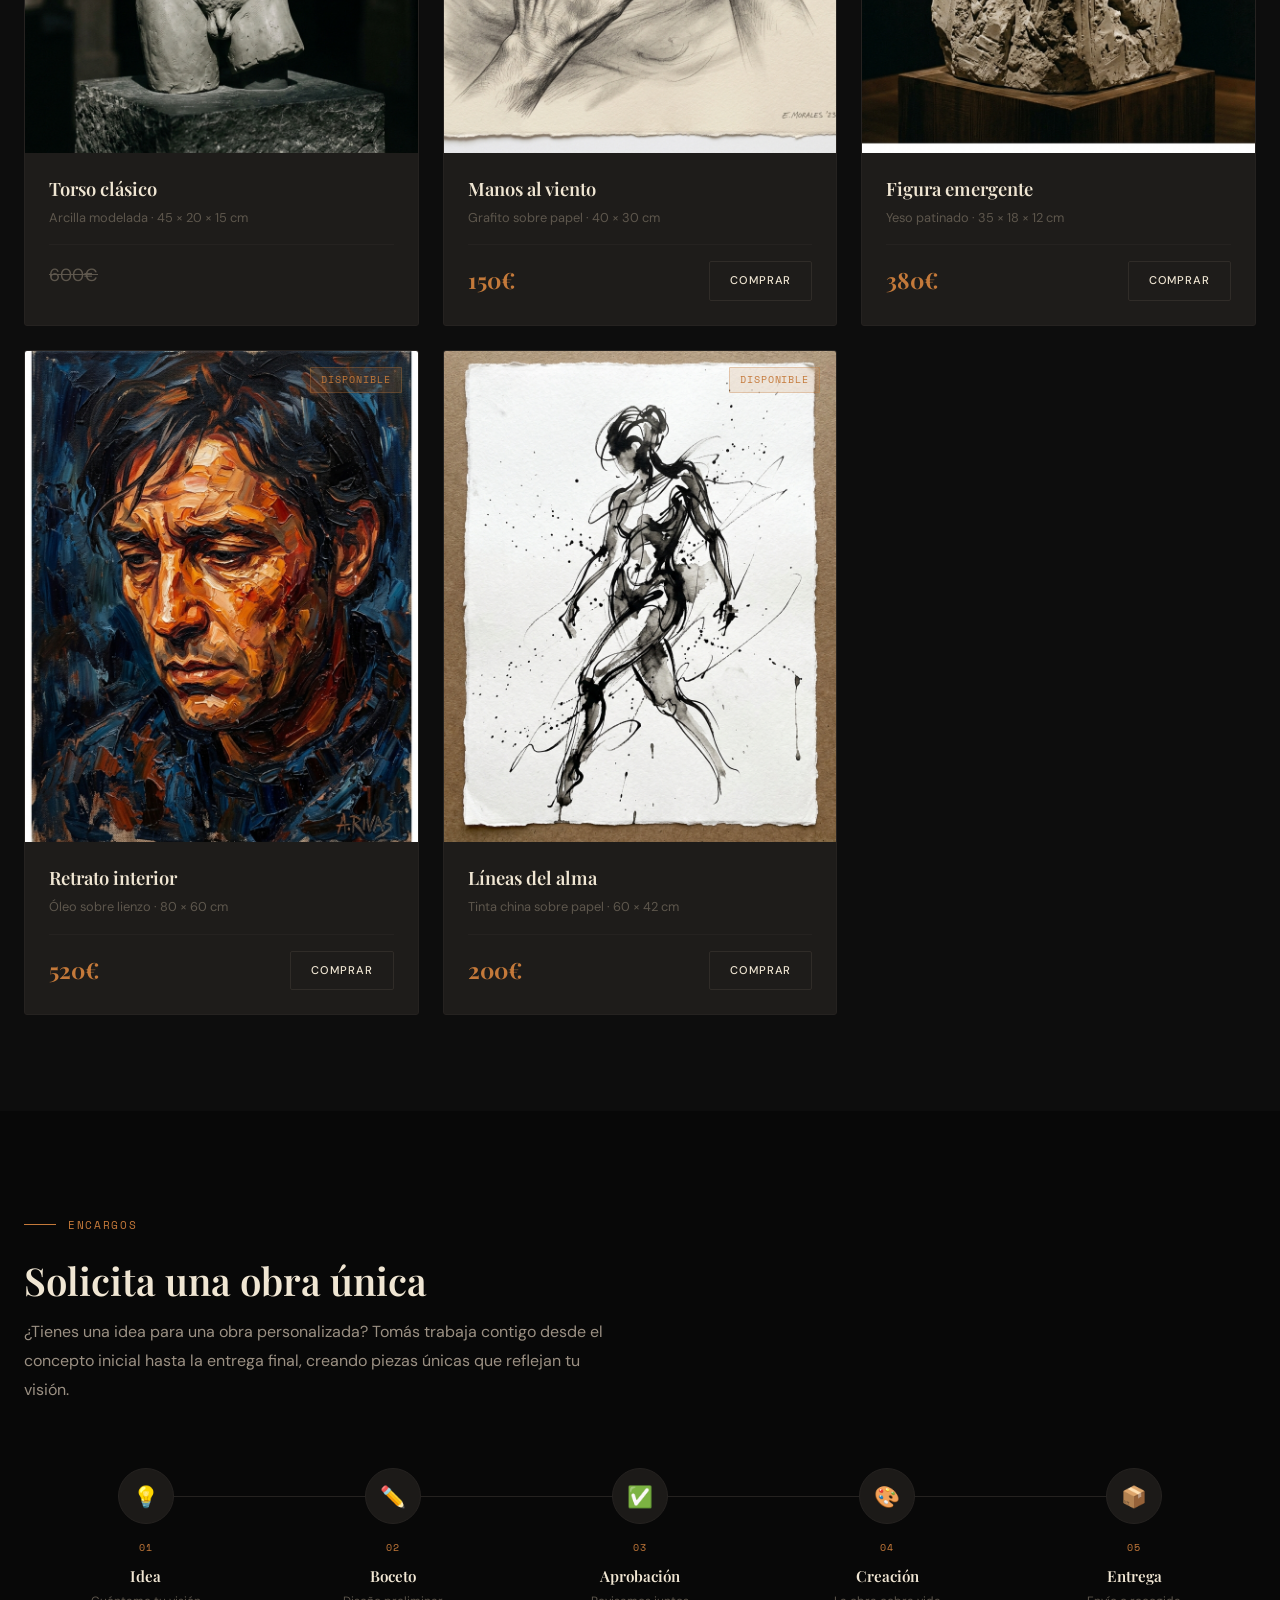
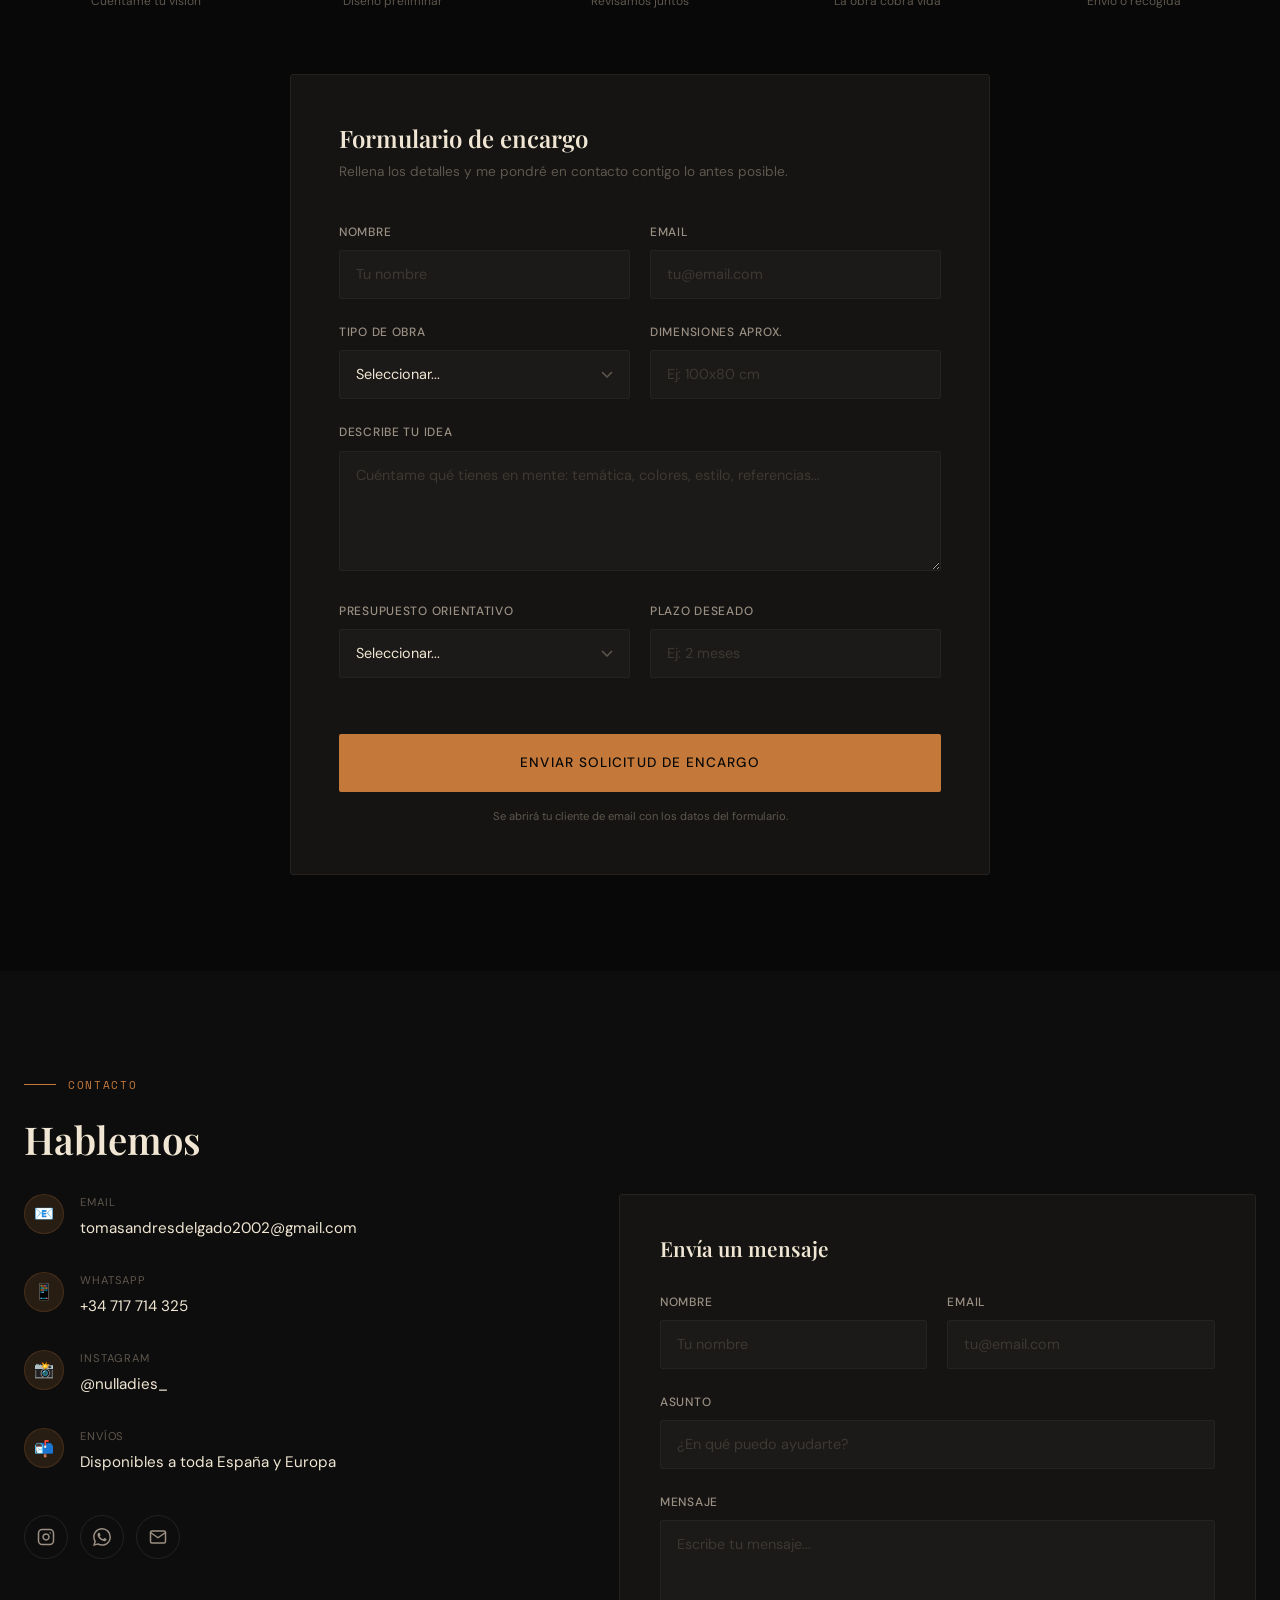
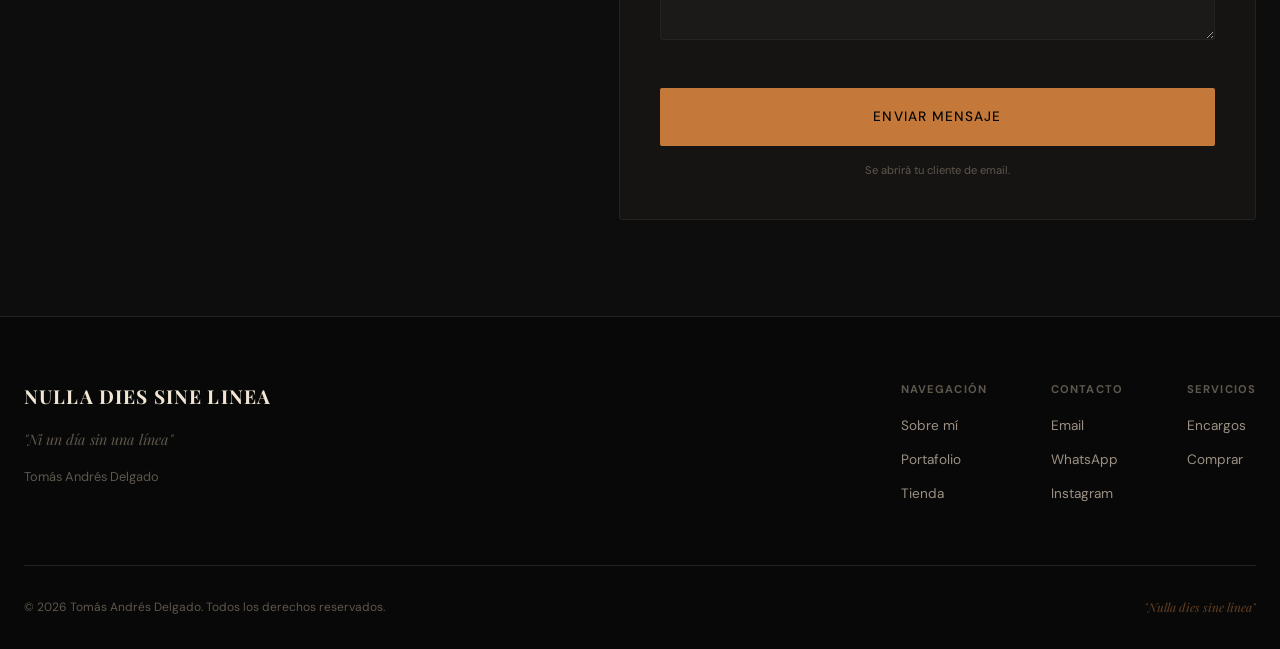
==== commit d3b47d79: "🌍 feat: add Italian (IT) language support — trilingual site (ES/EN/IT)" ====
--- a/index.html
+++ b/index.html
@@ -47,15 +47,16 @@
       </a>
 
       <div class="nav__links" id="navLinks">
-        <a href="#about"       class="nav__link" data-es="Sobre mí"    data-en="About">Sobre mí</a>
-        <a href="#portfolio"   class="nav__link" data-es="Portafolio"  data-en="Portfolio">Portafolio</a>
-        <a href="#shop"        class="nav__link" data-es="Tienda"      data-en="Shop">Tienda</a>
-        <a href="#commissions" class="nav__link" data-es="Encargos"    data-en="Commissions">Encargos</a>
-        <a href="#contact"     class="nav__link" data-es="Contacto"    data-en="Contact">Contacto</a>
+        <a href="#about"       class="nav__link" data-es="Sobre mí"    data-en="About"    data-it="Chi sono">Sobre mí</a>
+        <a href="#portfolio"   class="nav__link" data-es="Portafolio"  data-en="Portfolio" data-it="Portfolio">Portafolio</a>
+        <a href="#shop"        class="nav__link" data-es="Tienda"      data-en="Shop"      data-it="Negozio">Tienda</a>
+        <a href="#commissions" class="nav__link" data-es="Encargos"    data-en="Commissions" data-it="Commissioni">Encargos</a>
+        <a href="#contact"     class="nav__link" data-es="Contacto"    data-en="Contact"   data-it="Contatto">Contacto</a>
 
         <div class="lang-toggle" role="radiogroup" aria-label="Language">
           <button class="lang-toggle__btn active" data-lang="es" aria-pressed="true">ES</button>
           <button class="lang-toggle__btn" data-lang="en" aria-pressed="false">EN</button>
+          <button class="lang-toggle__btn" data-lang="it" aria-pressed="false">IT</button>
         </div>
       </div>
 
@@ -84,11 +85,11 @@
 
     <div class="hero__content">
       <div class="hero__disciplines reveal">
-        <span data-es="Escultura" data-en="Sculpture">Escultura</span>
+        <span data-es="Escultura" data-en="Sculpture" data-it="Scultura">Escultura</span>
         <span class="dot"></span>
-        <span data-es="Pintura" data-en="Painting">Pintura</span>
+        <span data-es="Pintura" data-en="Painting" data-it="Pittura">Pintura</span>
         <span class="dot"></span>
-        <span data-es="Dibujo" data-en="Drawing">Dibujo</span>
+        <span data-es="Dibujo" data-en="Drawing" data-it="Disegno">Dibujo</span>
       </div>
 
       <h1 class="heading-hero hero__title reveal stagger-1">
@@ -100,16 +101,16 @@
       <p class="hero__artist reveal stagger-2">Tomás Andrés Delgado</p>
 
       <p class="hero__motto reveal stagger-3">"Nulla dies sine linea"</p>
-      <p class="hero__motto-translation reveal stagger-3" data-es="— Ni un día sin una línea · Apeles" data-en="— Not a day without a line · Apelles">— Ni un día sin una línea · Apeles</p>
+      <p class="hero__motto-translation reveal stagger-3" data-es="— Ni un día sin una línea · Apeles" data-en="— Not a day without a line · Apelles" data-it="— Nessun giorno senza una linea · Apelle">— Ni un día sin una línea · Apeles</p>
 
       <div class="hero__cta reveal stagger-4">
-        <a href="#portfolio" class="btn btn--primary" data-es="Explorar obras" data-en="Explore works">Explorar obras</a>
-        <a href="#commissions" class="btn btn--outline" data-es="Solicitar encargo" data-en="Request commission">Solicitar encargo</a>
+        <a href="#portfolio" class="btn btn--primary" data-es="Explorar obras" data-en="Explore works" data-it="Esplora le opere">Explorar obras</a>
+        <a href="#commissions" class="btn btn--outline" data-es="Solicitar encargo" data-en="Request commission" data-it="Richiedi commissione">Solicitar encargo</a>
       </div>
     </div>
 
     <div class="hero__scroll" aria-hidden="true">
-      <span data-es="Scroll" data-en="Scroll">Scroll</span>
+      <span data-es="Scroll" data-en="Scroll" data-it="Scorri">Scroll</span>
       <div class="hero__scroll-line"></div>
     </div>
   </section>
@@ -119,7 +120,7 @@
        ═══════════════════════════════════════════ -->
   <section class="about" id="about">
     <div class="container">
-      <span class="section-label" data-es="Sobre el artista" data-en="About the artist">Sobre el artista</span>
+      <span class="section-label" data-es="Sobre el artista" data-en="About the artist" data-it="Sull'artista">Sobre el artista</span>
 
       <div class="about__grid">
         <div class="about__image-wrap reveal-left">
@@ -132,30 +133,30 @@
         </div>
 
         <div class="about__content reveal-right">
-          <blockquote class="about__quote" data-es="Cada trazo es un día vivido. Cada obra, un fragmento de lo que no puedo decir con palabras." data-en="Every stroke is a day lived. Every work, a fragment of what I cannot say with words.">
+          <blockquote class="about__quote" data-es="Cada trazo es un día vivido. Cada obra, un fragmento de lo que no puedo decir con palabras." data-en="Every stroke is a day lived. Every work, a fragment of what I cannot say with words." data-it="Ogni tratto è un giorno vissuto. Ogni opera, un frammento di ciò che non posso dire a parole.">
             Cada trazo es un día vivido. Cada obra, un fragmento de lo que no puedo decir con palabras.
           </blockquote>
 
-          <p class="about__text" data-es="Tomás Andrés Delgado es un artista emergente multidisciplinar que trabaja en el cruce entre escultura, pintura y dibujo. Su obra explora la condición humana a través de un expresionismo figurativo de tonos intensos — azules profundos, naranjas cálidos y negros contundentes que dialogan entre la figura y el vacío." data-en="Tomás Andrés Delgado is an emerging multidisciplinary artist working at the intersection of sculpture, painting, and drawing. His work explores the human condition through a figurative expressionism of intense tones — deep blues, warm oranges, and bold blacks that dialogue between figure and void.">
+          <p class="about__text" data-es="Tomás Andrés Delgado es un artista emergente multidisciplinar que trabaja en el cruce entre escultura, pintura y dibujo. Su obra explora la condición humana a través de un expresionismo figurativo de tonos intensos — azules profundos, naranjas cálidos y negros contundentes que dialogan entre la figura y el vacío." data-en="Tomás Andrés Delgado is an emerging multidisciplinary artist working at the intersection of sculpture, painting, and drawing. His work explores the human condition through a figurative expressionism of intense tones — deep blues, warm oranges, and bold blacks that dialogue between figure and void." data-it="Tomás Andrés Delgado è un artista emergente multidisciplinare che lavora all'incrocio tra scultura, pittura e disegno. La sua opera esplora la condizione umana attraverso un espressionismo figurativo di toni intensi — blu profondi, aranci caldi e neri decisi che dialogano tra figura e vuoto.">
             Tomás Andrés Delgado es un artista emergente multidisciplinar que trabaja en el cruce entre escultura, pintura y dibujo. Su obra explora la condición humana a través de un expresionismo figurativo de tonos intensos — azules profundos, naranjas cálidos y negros contundentes que dialogan entre la figura y el vacío.
           </p>
 
-          <p class="about__text" data-es="Bajo el lema 'Nulla dies sine linea' — atribuido al pintor griego Apeles — Tomás mantiene una disciplina creativa diaria, creyendo que el arte se construye trazo a trazo, día a día. Acepta encargos personalizados y realiza envíos." data-en="Under the motto 'Nulla dies sine linea' — attributed to the Greek painter Apelles — Tomás maintains a daily creative discipline, believing that art is built stroke by stroke, day by day. He accepts custom commissions and ships worldwide.">
+          <p class="about__text" data-es="Bajo el lema 'Nulla dies sine linea' — atribuido al pintor griego Apeles — Tomás mantiene una disciplina creativa diaria, creyendo que el arte se construye trazo a trazo, día a día. Acepta encargos personalizados y realiza envíos." data-en="Under the motto 'Nulla dies sine linea' — attributed to the Greek painter Apelles — Tomás maintains a daily creative discipline, believing that art is built stroke by stroke, day by day. He accepts custom commissions and ships worldwide." data-it="Sotto il motto 'Nulla dies sine linea' — attribuito al pittore greco Apelle — Tomás mantiene una disciplina creativa quotidiana, credendo che l'arte si costruisca tratto dopo tratto, giorno dopo giorno. Accetta commissioni personalizzate e spedisce in tutto il mondo.">
             Bajo el lema "Nulla dies sine linea" — atribuido al pintor griego Apeles — Tomás mantiene una disciplina creativa diaria, creyendo que el arte se construye trazo a trazo, día a día. Acepta encargos personalizados y realiza envíos.
           </p>
 
           <div class="about__stats">
             <div class="about__stat reveal stagger-1">
               <div class="about__stat-number" data-count="3">0</div>
-              <div class="about__stat-label" data-es="Disciplinas" data-en="Disciplines">Disciplinas</div>
+              <div class="about__stat-label" data-es="Disciplinas" data-en="Disciplines" data-it="Discipline">Disciplinas</div>
             </div>
             <div class="about__stat reveal stagger-2">
               <div class="about__stat-number" data-count="22">0</div>
-              <div class="about__stat-label" data-es="Obras" data-en="Works">Obras</div>
+              <div class="about__stat-label" data-es="Obras" data-en="Works" data-it="Opere">Obras</div>
             </div>
             <div class="about__stat reveal stagger-3">
               <div class="about__stat-number">∞</div>
-              <div class="about__stat-label" data-es="Líneas trazadas" data-en="Lines drawn">Líneas trazadas</div>
+              <div class="about__stat-label" data-es="Líneas trazadas" data-en="Lines drawn" data-it="Linee tracciate">Líneas trazadas</div>
             </div>
           </div>
         </div>
@@ -170,15 +171,15 @@
     <div class="container">
       <div class="portfolio__header">
         <div>
-          <span class="section-label" data-es="Portafolio" data-en="Portfolio">Portafolio</span>
-          <h2 data-es="Obras seleccionadas" data-en="Selected works">Obras seleccionadas</h2>
+          <span class="section-label" data-es="Portafolio" data-en="Portfolio" data-it="Portfolio">Portafolio</span>
+          <h2 data-es="Obras seleccionadas" data-en="Selected works" data-it="Opere selezionate">Obras seleccionadas</h2>
         </div>
 
         <div class="portfolio__filters" role="tablist" aria-label="Filter gallery">
-          <button class="portfolio__filter active" data-filter="all" data-es="Todo" data-en="All">Todo</button>
-          <button class="portfolio__filter" data-filter="pintura" data-es="Pintura" data-en="Painting">Pintura</button>
-          <button class="portfolio__filter" data-filter="escultura" data-es="Escultura" data-en="Sculpture">Escultura</button>
-          <button class="portfolio__filter" data-filter="dibujo" data-es="Dibujo" data-en="Drawing">Dibujo</button>
+          <button class="portfolio__filter active" data-filter="all" data-es="Todo" data-en="All" data-it="Tutto">Todo</button>
+          <button class="portfolio__filter" data-filter="pintura" data-es="Pintura" data-en="Painting" data-it="Pittura">Pintura</button>
+          <button class="portfolio__filter" data-filter="escultura" data-es="Escultura" data-en="Sculpture" data-it="Scultura">Escultura</button>
+          <button class="portfolio__filter" data-filter="dibujo" data-es="Dibujo" data-en="Drawing" data-it="Disegno">Dibujo</button>
         </div>
       </div>
 
@@ -193,9 +194,9 @@
        ═══════════════════════════════════════════ -->
   <section class="shop" id="shop">
     <div class="container">
-      <span class="section-label" data-es="Tienda" data-en="Shop">Tienda</span>
-      <h2 class="mb-4" data-es="Obras en venta" data-en="Works for sale">Obras en venta</h2>
-      <p class="subtitle mb-8" data-es="Envíos disponibles 📬 · Consulta disponibilidad" data-en="Shipping available 📬 · Check availability">Envíos disponibles 📬 · Consulta disponibilidad</p>
+      <span class="section-label" data-es="Tienda" data-en="Shop" data-it="Negozio">Tienda</span>
+      <h2 class="mb-4" data-es="Obras en venta" data-en="Works for sale" data-it="Opere in vendita">Obras en venta</h2>
+      <p class="subtitle mb-8" data-es="Envíos disponibles 📬 · Consulta disponibilidad" data-en="Shipping available 📬 · Check availability" data-it="Spedizioni disponibili 📬 · Verifica la disponibilità">Envíos disponibles 📬 · Consulta disponibilidad</p>
 
       <div class="shop__grid" id="shopGrid">
         <!-- Shop cards populated by JS -->
@@ -208,11 +209,11 @@
        ═══════════════════════════════════════════ -->
   <section class="commissions" id="commissions">
     <div class="container">
-      <span class="section-label" data-es="Encargos" data-en="Commissions">Encargos</span>
-      <h2 class="mb-4" data-es="Solicita una obra única" data-en="Request a unique artwork">Solicita una obra única</h2>
+      <span class="section-label" data-es="Encargos" data-en="Commissions" data-it="Commissioni">Encargos</span>
+      <h2 class="mb-4" data-es="Solicita una obra única" data-en="Request a unique artwork" data-it="Richiedi un'opera unica">Solicita una obra única</h2>
 
       <div class="commissions__intro reveal">
-        <p data-es="¿Tienes una idea para una obra personalizada? Tomás trabaja contigo desde el concepto inicial hasta la entrega final, creando piezas únicas que reflejan tu visión." data-en="Have an idea for a custom artwork? Tomás works with you from the initial concept to the final delivery, creating unique pieces that reflect your vision.">
+        <p data-es="¿Tienes una idea para una obra personalizada? Tomás trabaja contigo desde el concepto inicial hasta la entrega final, creando piezas únicas que reflejan tu visión." data-en="Have an idea for a custom artwork? Tomás works with you from the initial concept to the final delivery, creating unique pieces that reflect your vision." data-it="Hai un'idea per un'opera personalizzata? Tomás lavora con te dal concept iniziale alla consegna finale, creando pezzi unici che riflettono la tua visione.">
           ¿Tienes una idea para una obra personalizada? Tomás trabaja contigo desde el concepto inicial hasta la entrega final, creando piezas únicas que reflejan tu visión.
         </p>
       </div>
@@ -222,95 +223,95 @@
         <div class="process__step">
           <div class="process__icon">💡</div>
           <div class="process__number">01</div>
-          <div class="process__name" data-es="Idea" data-en="Idea">Idea</div>
-          <div class="process__desc" data-es="Cuéntame tu visión" data-en="Tell me your vision">Cuéntame tu visión</div>
+          <div class="process__name" data-es="Idea" data-en="Idea" data-it="Idea">Idea</div>
+          <div class="process__desc" data-es="Cuéntame tu visión" data-en="Tell me your vision" data-it="Raccontami la tua visione">Cuéntame tu visión</div>
         </div>
         <div class="process__step">
           <div class="process__icon">✏️</div>
           <div class="process__number">02</div>
-          <div class="process__name" data-es="Boceto" data-en="Sketch">Boceto</div>
-          <div class="process__desc" data-es="Diseño preliminar" data-en="Preliminary design">Diseño preliminar</div>
+          <div class="process__name" data-es="Boceto" data-en="Sketch" data-it="Bozzetto">Boceto</div>
+          <div class="process__desc" data-es="Diseño preliminar" data-en="Preliminary design" data-it="Design preliminare">Diseño preliminar</div>
         </div>
         <div class="process__step">
           <div class="process__icon">✅</div>
           <div class="process__number">03</div>
-          <div class="process__name" data-es="Aprobación" data-en="Approval">Aprobación</div>
-          <div class="process__desc" data-es="Revisamos juntos" data-en="We review together">Revisamos juntos</div>
+          <div class="process__name" data-es="Aprobación" data-en="Approval" data-it="Approvazione">Aprobación</div>
+          <div class="process__desc" data-es="Revisamos juntos" data-en="We review together" data-it="Rivediamo insieme">Revisamos juntos</div>
         </div>
         <div class="process__step">
           <div class="process__icon">🎨</div>
           <div class="process__number">04</div>
-          <div class="process__name" data-es="Creación" data-en="Creation">Creación</div>
-          <div class="process__desc" data-es="La obra cobra vida" data-en="The work comes alive">La obra cobra vida</div>
+          <div class="process__name" data-es="Creación" data-en="Creation" data-it="Creazione">Creación</div>
+          <div class="process__desc" data-es="La obra cobra vida" data-en="The work comes alive" data-it="L'opera prende vita">La obra cobra vida</div>
         </div>
         <div class="process__step">
           <div class="process__icon">📦</div>
           <div class="process__number">05</div>
-          <div class="process__name" data-es="Entrega" data-en="Delivery">Entrega</div>
-          <div class="process__desc" data-es="Envío o recogida" data-en="Shipping or pickup">Envío o recogida</div>
+          <div class="process__name" data-es="Entrega" data-en="Delivery" data-it="Consegna">Entrega</div>
+          <div class="process__desc" data-es="Envío o recogida" data-en="Shipping or pickup" data-it="Spedizione o ritiro">Envío o recogida</div>
         </div>
       </div>
 
       <!-- Commission form -->
       <form class="commission-form reveal" id="commissionForm" novalidate>
-        <h3 class="commission-form__title" data-es="Formulario de encargo" data-en="Commission request form">Formulario de encargo</h3>
-        <p class="commission-form__subtitle" data-es="Rellena los detalles y me pondré en contacto contigo lo antes posible." data-en="Fill in the details and I'll get back to you as soon as possible.">Rellena los detalles y me pondré en contacto contigo lo antes posible.</p>
+        <h3 class="commission-form__title" data-es="Formulario de encargo" data-en="Commission request form" data-it="Modulo di commissione">Formulario de encargo</h3>
+        <p class="commission-form__subtitle" data-es="Rellena los detalles y me pondré en contacto contigo lo antes posible." data-en="Fill in the details and I'll get back to you as soon as possible." data-it="Compila i dettagli e ti contatterò il prima possibile.">Rellena los detalles y me pondré en contacto contigo lo antes posible.</p>
 
         <div class="form-row">
           <div class="form-group">
-            <label class="form-label" for="commName" data-es="Nombre" data-en="Name">Nombre</label>
-            <input class="form-input" type="text" id="commName" name="name" required data-placeholder-es="Tu nombre" data-placeholder-en="Your name" placeholder="Tu nombre" />
-          </div>
-          <div class="form-group">
-            <label class="form-label" for="commEmail" data-es="Email" data-en="Email">Email</label>
-            <input class="form-input" type="email" id="commEmail" name="email" required data-placeholder-es="tu@email.com" data-placeholder-en="your@email.com" placeholder="tu@email.com" />
+            <label class="form-label" for="commName" data-es="Nombre" data-en="Name" data-it="Nome">Nombre</label>
+            <input class="form-input" type="text" id="commName" name="name" required data-placeholder-es="Tu nombre" data-placeholder-en="Your name" data-placeholder-it="Il tuo nome" placeholder="Tu nombre" />
+          </div>
+          <div class="form-group">
+            <label class="form-label" for="commEmail" data-es="Email" data-en="Email" data-it="Email">Email</label>
+            <input class="form-input" type="email" id="commEmail" name="email" required data-placeholder-es="tu@email.com" data-placeholder-en="your@email.com" data-placeholder-it="tua@email.com" placeholder="tu@email.com" />
           </div>
         </div>
 
         <div class="form-row">
           <div class="form-group">
-            <label class="form-label" for="commType" data-es="Tipo de obra" data-en="Type of work">Tipo de obra</label>
+            <label class="form-label" for="commType" data-es="Tipo de obra" data-en="Type of work" data-it="Tipo di opera">Tipo de obra</label>
             <select class="form-select" id="commType" name="type" required>
-              <option value="" data-es="Seleccionar..." data-en="Select...">Seleccionar...</option>
-              <option value="pintura" data-es="Pintura" data-en="Painting">Pintura</option>
-              <option value="escultura" data-es="Escultura" data-en="Sculpture">Escultura</option>
-              <option value="dibujo" data-es="Dibujo" data-en="Drawing">Dibujo</option>
-              <option value="otro" data-es="Otro / Mixto" data-en="Other / Mixed">Otro / Mixto</option>
+              <option value="" data-es="Seleccionar..." data-en="Select..." data-it="Seleziona...">Seleccionar...</option>
+              <option value="pintura" data-es="Pintura" data-en="Painting" data-it="Pittura">Pintura</option>
+              <option value="escultura" data-es="Escultura" data-en="Sculpture" data-it="Scultura">Escultura</option>
+              <option value="dibujo" data-es="Dibujo" data-en="Drawing" data-it="Disegno">Dibujo</option>
+              <option value="otro" data-es="Otro / Mixto" data-en="Other / Mixed" data-it="Altro / Misto">Otro / Mixto</option>
             </select>
           </div>
           <div class="form-group">
-            <label class="form-label" for="commSize" data-es="Dimensiones aprox." data-en="Approx. dimensions">Dimensiones aprox.</label>
-            <input class="form-input" type="text" id="commSize" name="size" data-placeholder-es="Ej: 100x80 cm" data-placeholder-en="E.g.: 100x80 cm" placeholder="Ej: 100x80 cm" />
+            <label class="form-label" for="commSize" data-es="Dimensiones aprox." data-en="Approx. dimensions" data-it="Dimensioni appross.">Dimensiones aprox.</label>
+            <input class="form-input" type="text" id="commSize" name="size" data-placeholder-es="Ej: 100x80 cm" data-placeholder-en="E.g.: 100x80 cm" data-placeholder-it="Es.: 100x80 cm" placeholder="Ej: 100x80 cm" />
           </div>
         </div>
 
         <div class="form-group form-group--full">
-          <label class="form-label" for="commDesc" data-es="Describe tu idea" data-en="Describe your idea">Describe tu idea</label>
-          <textarea class="form-textarea" id="commDesc" name="description" required data-placeholder-es="Cuéntame qué tienes en mente: temática, colores, estilo, referencias..." data-placeholder-en="Tell me what you have in mind: theme, colors, style, references...'" placeholder="Cuéntame qué tienes en mente: temática, colores, estilo, referencias..."></textarea>
+          <label class="form-label" for="commDesc" data-es="Describe tu idea" data-en="Describe your idea" data-it="Descrivi la tua idea">Describe tu idea</label>
+          <textarea class="form-textarea" id="commDesc" name="description" required data-placeholder-es="Cuéntame qué tienes en mente: temática, colores, estilo, referencias..." data-placeholder-en="Tell me what you have in mind: theme, colors, style, references...'" data-placeholder-it="Raccontami cosa hai in mente: tematica, colori, stile, riferimenti..." placeholder="Cuéntame qué tienes en mente: temática, colores, estilo, referencias..."></textarea>
         </div>
 
         <div class="form-row">
           <div class="form-group">
-            <label class="form-label" for="commBudget" data-es="Presupuesto orientativo" data-en="Approximate budget">Presupuesto orientativo</label>
+            <label class="form-label" for="commBudget" data-es="Presupuesto orientativo" data-en="Approximate budget" data-it="Budget indicativo">Presupuesto orientativo</label>
             <select class="form-select" id="commBudget" name="budget">
-              <option value="" data-es="Seleccionar..." data-en="Select...">Seleccionar...</option>
-              <option value="<200" data-es="Menos de 200€" data-en="Less than €200">Menos de 200€</option>
-              <option value="200-500" data-es="200€ - 500€" data-en="€200 - €500">200€ - 500€</option>
-              <option value="500-1000" data-es="500€ - 1000€" data-en="€500 - €1000">500€ - 1000€</option>
-              <option value=">1000" data-es="Más de 1000€" data-en="More than €1000">Más de 1000€</option>
-              <option value="open" data-es="Abierto a propuesta" data-en="Open to proposal">Abierto a propuesta</option>
+              <option value="" data-es="Seleccionar..." data-en="Select..." data-it="Seleziona...">Seleccionar...</option>
+              <option value="<200" data-es="Menos de 200€" data-en="Less than €200" data-it="Meno di 200€">Menos de 200€</option>
+              <option value="200-500" data-es="200€ - 500€" data-en="€200 - €500" data-it="200€ - 500€">200€ - 500€</option>
+              <option value="500-1000" data-es="500€ - 1000€" data-en="€500 - €1000" data-it="500€ - 1000€">500€ - 1000€</option>
+              <option value=">1000" data-es="Más de 1000€" data-en="More than €1000" data-it="Più di 1000€">Más de 1000€</option>
+              <option value="open" data-es="Abierto a propuesta" data-en="Open to proposal" data-it="Aperto a proposta">Abierto a propuesta</option>
             </select>
           </div>
           <div class="form-group">
-            <label class="form-label" for="commDeadline" data-es="Plazo deseado" data-en="Desired deadline">Plazo deseado</label>
-            <input class="form-input" type="text" id="commDeadline" name="deadline" data-placeholder-es="Ej: 2 meses" data-placeholder-en="E.g.: 2 months" placeholder="Ej: 2 meses" />
-          </div>
-        </div>
-
-        <button type="submit" class="btn btn--primary btn--lg mt-8" style="width:100%;" data-es="Enviar solicitud de encargo" data-en="Submit commission request">
+            <label class="form-label" for="commDeadline" data-es="Plazo deseado" data-en="Desired deadline" data-it="Scadenza desiderata">Plazo deseado</label>
+            <input class="form-input" type="text" id="commDeadline" name="deadline" data-placeholder-es="Ej: 2 meses" data-placeholder-en="E.g.: 2 months" data-placeholder-it="Es.: 2 mesi" placeholder="Ej: 2 meses" />
+          </div>
+        </div>
+
+        <button type="submit" class="btn btn--primary btn--lg mt-8" style="width:100%;" data-es="Enviar solicitud de encargo" data-en="Submit commission request" data-it="Invia richiesta di commissione">
           Enviar solicitud de encargo
         </button>
-        <p class="form-hint mt-4 text-center" data-es="Se abrirá tu cliente de email con los datos del formulario." data-en="Your email client will open with the form data.">Se abrirá tu cliente de email con los datos del formulario.</p>
+        <p class="form-hint mt-4 text-center" data-es="Se abrirá tu cliente de email con los datos del formulario." data-en="Your email client will open with the form data." data-it="Si aprirà il tuo client email con i dati del modulo.">Se abrirá tu cliente de email con los datos del formulario.</p>
       </form>
     </div>
   </section>
@@ -320,8 +321,8 @@
        ═══════════════════════════════════════════ -->
   <section class="contact" id="contact">
     <div class="container">
-      <span class="section-label" data-es="Contacto" data-en="Contact">Contacto</span>
-      <h2 class="mb-8" data-es="Hablemos" data-en="Let's talk">Hablemos</h2>
+      <span class="section-label" data-es="Contacto" data-en="Contact" data-it="Contatto">Contacto</span>
+      <h2 class="mb-8" data-es="Hablemos" data-en="Let's talk" data-it="Parliamo">Hablemos</h2>
 
       <div class="contact__grid">
         <div class="reveal-left">
@@ -358,8 +359,8 @@
           <div class="contact__info-item">
             <div class="contact__info-icon">📬</div>
             <div>
-              <div class="contact__info-label" data-es="Envíos" data-en="Shipping">Envíos</div>
-              <div class="contact__info-value" data-es="Disponibles a toda España y Europa" data-en="Available throughout Spain and Europe">
+              <div class="contact__info-label" data-es="Envíos" data-en="Shipping" data-it="Spedizioni">Envíos</div>
+              <div class="contact__info-value" data-es="Disponibles a toda España y Europa" data-en="Available throughout Spain and Europe" data-it="Disponibili in tutta la Spagna e l'Europa">
                 Disponibles a toda España y Europa
               </div>
             </div>
@@ -379,33 +380,33 @@
         </div>
 
         <form class="contact-form reveal-right" id="contactForm" novalidate>
-          <h3 class="contact-form__title" data-es="Envía un mensaje" data-en="Send a message">Envía un mensaje</h3>
+          <h3 class="contact-form__title" data-es="Envía un mensaje" data-en="Send a message" data-it="Invia un messaggio">Envía un mensaje</h3>
 
           <div class="form-row">
             <div class="form-group">
-              <label class="form-label" for="contactName" data-es="Nombre" data-en="Name">Nombre</label>
-              <input class="form-input" type="text" id="contactName" name="name" required data-placeholder-es="Tu nombre" data-placeholder-en="Your name" placeholder="Tu nombre" />
+              <label class="form-label" for="contactName" data-es="Nombre" data-en="Name" data-it="Nome">Nombre</label>
+              <input class="form-input" type="text" id="contactName" name="name" required data-placeholder-es="Tu nombre" data-placeholder-en="Your name" data-placeholder-it="Il tuo nome" placeholder="Tu nombre" />
             </div>
             <div class="form-group">
-              <label class="form-label" for="contactEmail" data-es="Email" data-en="Email">Email</label>
-              <input class="form-input" type="email" id="contactEmail" name="email" required data-placeholder-es="tu@email.com" data-placeholder-en="your@email.com" placeholder="tu@email.com" />
-            </div>
-          </div>
-
-          <div class="form-group">
-            <label class="form-label" for="contactSubject" data-es="Asunto" data-en="Subject">Asunto</label>
-            <input class="form-input" type="text" id="contactSubject" name="subject" data-placeholder-es="¿En qué puedo ayudarte?" data-placeholder-en="How can I help you?" placeholder="¿En qué puedo ayudarte?" />
-          </div>
-
-          <div class="form-group">
-            <label class="form-label" for="contactMessage" data-es="Mensaje" data-en="Message">Mensaje</label>
-            <textarea class="form-textarea" id="contactMessage" name="message" required data-placeholder-es="Escribe tu mensaje..." data-placeholder-en="Write your message..." placeholder="Escribe tu mensaje..."></textarea>
-          </div>
-
-          <button type="submit" class="btn btn--primary btn--lg mt-4" style="width:100%;" data-es="Enviar mensaje" data-en="Send message">
+              <label class="form-label" for="contactEmail" data-es="Email" data-en="Email" data-it="Email">Email</label>
+              <input class="form-input" type="email" id="contactEmail" name="email" required data-placeholder-es="tu@email.com" data-placeholder-en="your@email.com" data-placeholder-it="tua@email.com" placeholder="tu@email.com" />
+            </div>
+          </div>
+
+          <div class="form-group">
+            <label class="form-label" for="contactSubject" data-es="Asunto" data-en="Subject" data-it="Oggetto">Asunto</label>
+            <input class="form-input" type="text" id="contactSubject" name="subject" data-placeholder-es="¿En qué puedo ayudarte?" data-placeholder-en="How can I help you?" data-placeholder-it="Come posso aiutarti?" placeholder="¿En qué puedo ayudarte?" />
+          </div>
+
+          <div class="form-group">
+            <label class="form-label" for="contactMessage" data-es="Mensaje" data-en="Message" data-it="Messaggio">Mensaje</label>
+            <textarea class="form-textarea" id="contactMessage" name="message" required data-placeholder-es="Escribe tu mensaje..." data-placeholder-en="Write your message..." data-placeholder-it="Scrivi il tuo messaggio..." placeholder="Escribe tu mensaje..."></textarea>
+          </div>
+
+          <button type="submit" class="btn btn--primary btn--lg mt-4" style="width:100%;" data-es="Enviar mensaje" data-en="Send message" data-it="Invia messaggio">
             Enviar mensaje
           </button>
-          <p class="form-hint mt-4 text-center" data-es="Se abrirá tu cliente de email." data-en="Your email client will open.">Se abrirá tu cliente de email.</p>
+          <p class="form-hint mt-4 text-center" data-es="Se abrirá tu cliente de email." data-en="Your email client will open." data-it="Si aprirà il tuo client email.">Se abrirá tu cliente de email.</p>
         </form>
       </div>
     </div>
@@ -425,27 +426,27 @@
 
         <div class="footer__nav">
           <div class="footer__nav-group">
-            <h4 data-es="Navegación" data-en="Navigation">Navegación</h4>
-            <a href="#about" data-es="Sobre mí" data-en="About">Sobre mí</a>
-            <a href="#portfolio" data-es="Portafolio" data-en="Portfolio">Portafolio</a>
-            <a href="#shop" data-es="Tienda" data-en="Shop">Tienda</a>
+            <h4 data-es="Navegación" data-en="Navigation" data-it="Navigazione">Navegación</h4>
+            <a href="#about" data-es="Sobre mí" data-en="About" data-it="Chi sono">Sobre mí</a>
+            <a href="#portfolio" data-es="Portafolio" data-en="Portfolio" data-it="Portfolio">Portafolio</a>
+            <a href="#shop" data-es="Tienda" data-en="Shop" data-it="Negozio">Tienda</a>
           </div>
           <div class="footer__nav-group">
-            <h4 data-es="Contacto" data-en="Contact">Contacto</h4>
+            <h4 data-es="Contacto" data-en="Contact" data-it="Contatto">Contacto</h4>
             <a href="mailto:tomasandresdelgado2002@gmail.com">Email</a>
             <a href="https://wa.me/34717714325" target="_blank" rel="noopener">WhatsApp</a>
             <a href="https://www.instagram.com/nulladies_/" target="_blank" rel="noopener">Instagram</a>
           </div>
           <div class="footer__nav-group">
-            <h4 data-es="Servicios" data-en="Services">Servicios</h4>
-            <a href="#commissions" data-es="Encargos" data-en="Commissions">Encargos</a>
-            <a href="#shop" data-es="Comprar" data-en="Buy">Comprar</a>
+            <h4 data-es="Servicios" data-en="Services" data-it="Servizi">Servicios</h4>
+            <a href="#commissions" data-es="Encargos" data-en="Commissions" data-it="Commissioni">Encargos</a>
+            <a href="#shop" data-es="Comprar" data-en="Buy" data-it="Acquista">Comprar</a>
           </div>
         </div>
       </div>
 
       <div class="footer__bottom">
-        <span>© <span id="copyrightYear">2025</span> Tomás Andrés Delgado. <span data-es="Todos los derechos reservados." data-en="All rights reserved.">Todos los derechos reservados.</span></span>
+        <span>© <span id="copyrightYear">2025</span> Tomás Andrés Delgado. <span data-es="Todos los derechos reservados." data-en="All rights reserved." data-it="Tutti i diritti riservati.">Todos los derechos reservados.</span></span>
         <span class="footer__motto">"Nulla dies sine linea"</span>
       </div>
     </div>
@@ -461,18 +462,18 @@
       <div class="lightbox__info">
         <h3 class="lightbox__title" id="lightboxTitle"></h3>
         <div class="lightbox__detail">
-          <span class="lightbox__detail-label" data-es="Técnica" data-en="Technique">Técnica</span>
+          <span class="lightbox__detail-label" data-es="Técnica" data-en="Technique" data-it="Tecnica">Técnica</span>
           <span id="lightboxTechnique"></span>
         </div>
         <div class="lightbox__detail">
-          <span class="lightbox__detail-label" data-es="Dimensiones" data-en="Dimensions">Dimensiones</span>
+          <span class="lightbox__detail-label" data-es="Dimensiones" data-en="Dimensions" data-it="Dimensioni">Dimensiones</span>
           <span id="lightboxDimensions"></span>
         </div>
         <div class="lightbox__detail">
-          <span class="lightbox__detail-label" data-es="Año" data-en="Year">Año</span>
+          <span class="lightbox__detail-label" data-es="Año" data-en="Year" data-it="Anno">Año</span>
           <span id="lightboxYear"></span>
         </div>
-        <a href="#contact" class="btn btn--primary btn--sm mt-8" id="lightboxCta" data-es="Consultar" data-en="Inquire">Consultar</a>
+        <a href="#contact" class="btn btn--primary btn--sm mt-8" id="lightboxCta" data-es="Consultar" data-en="Inquire" data-it="Informazioni">Consultar</a>
       </div>
     </div>
   </div>
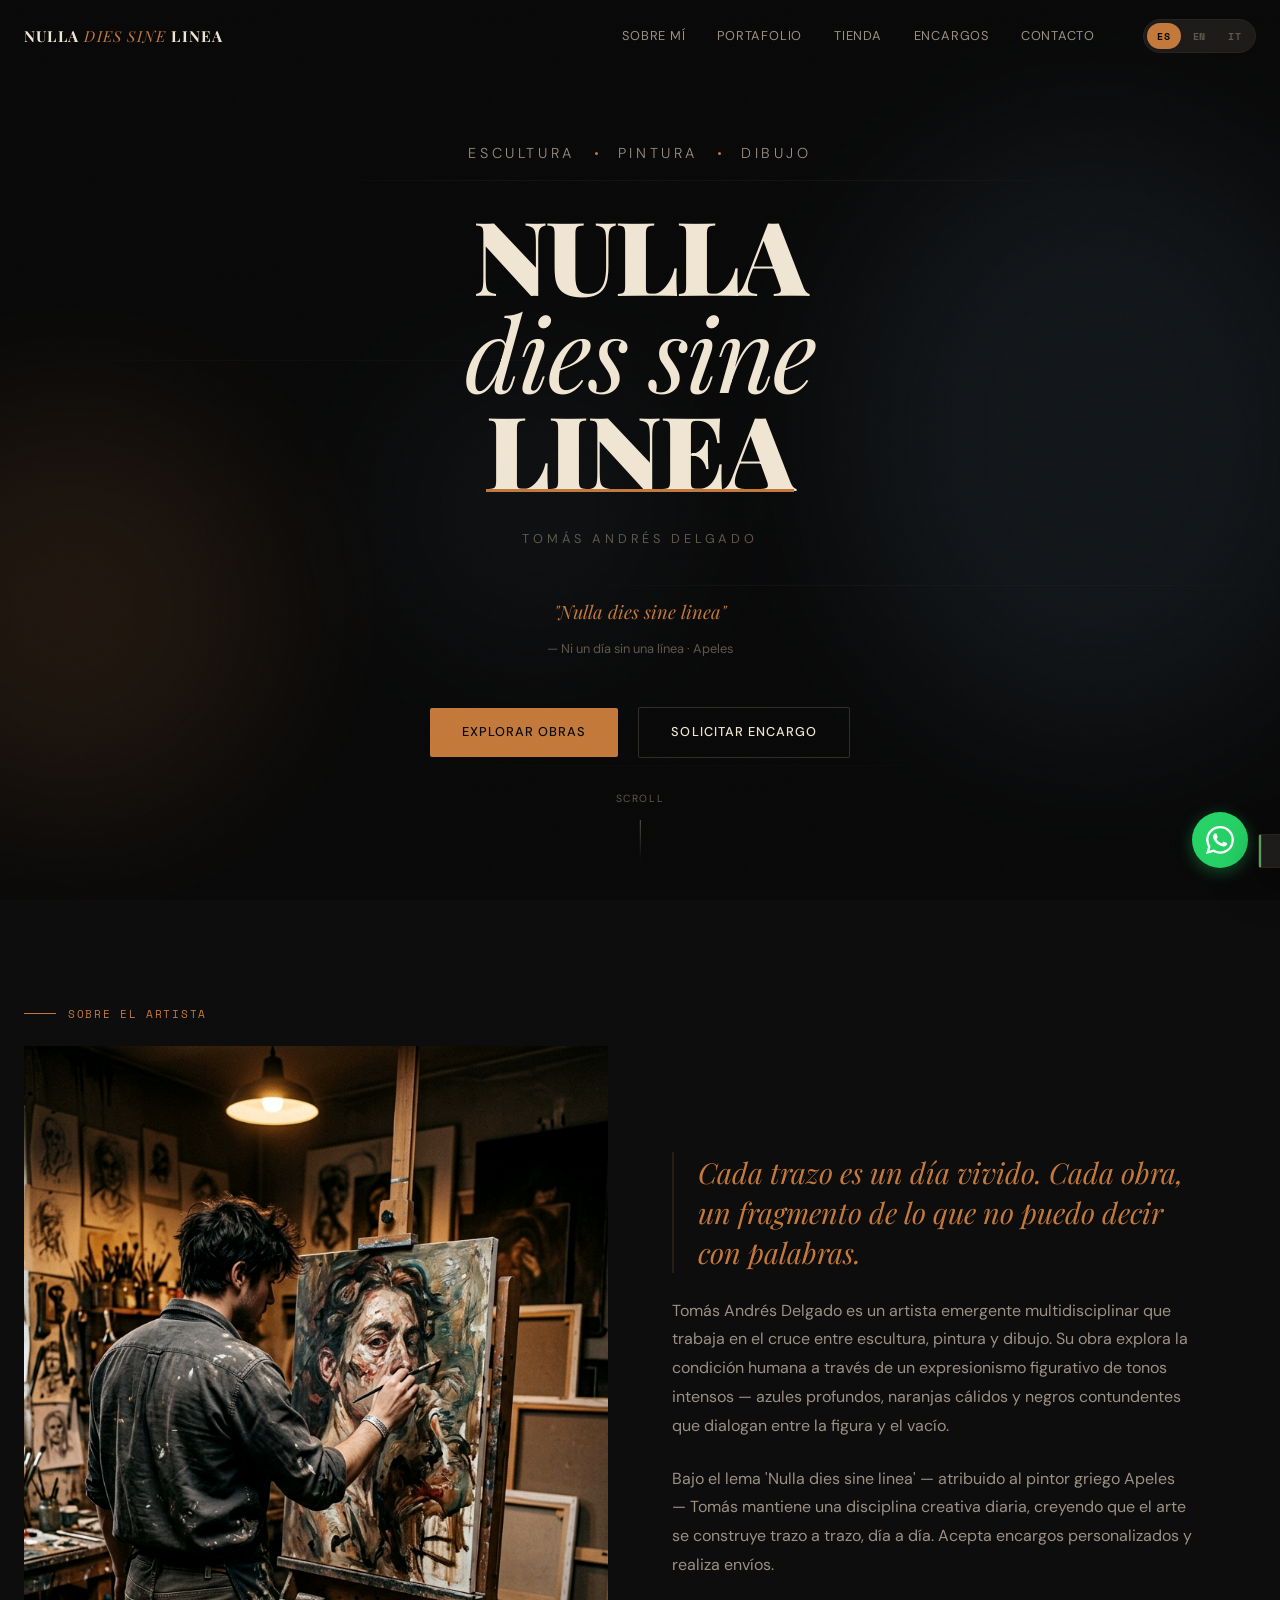
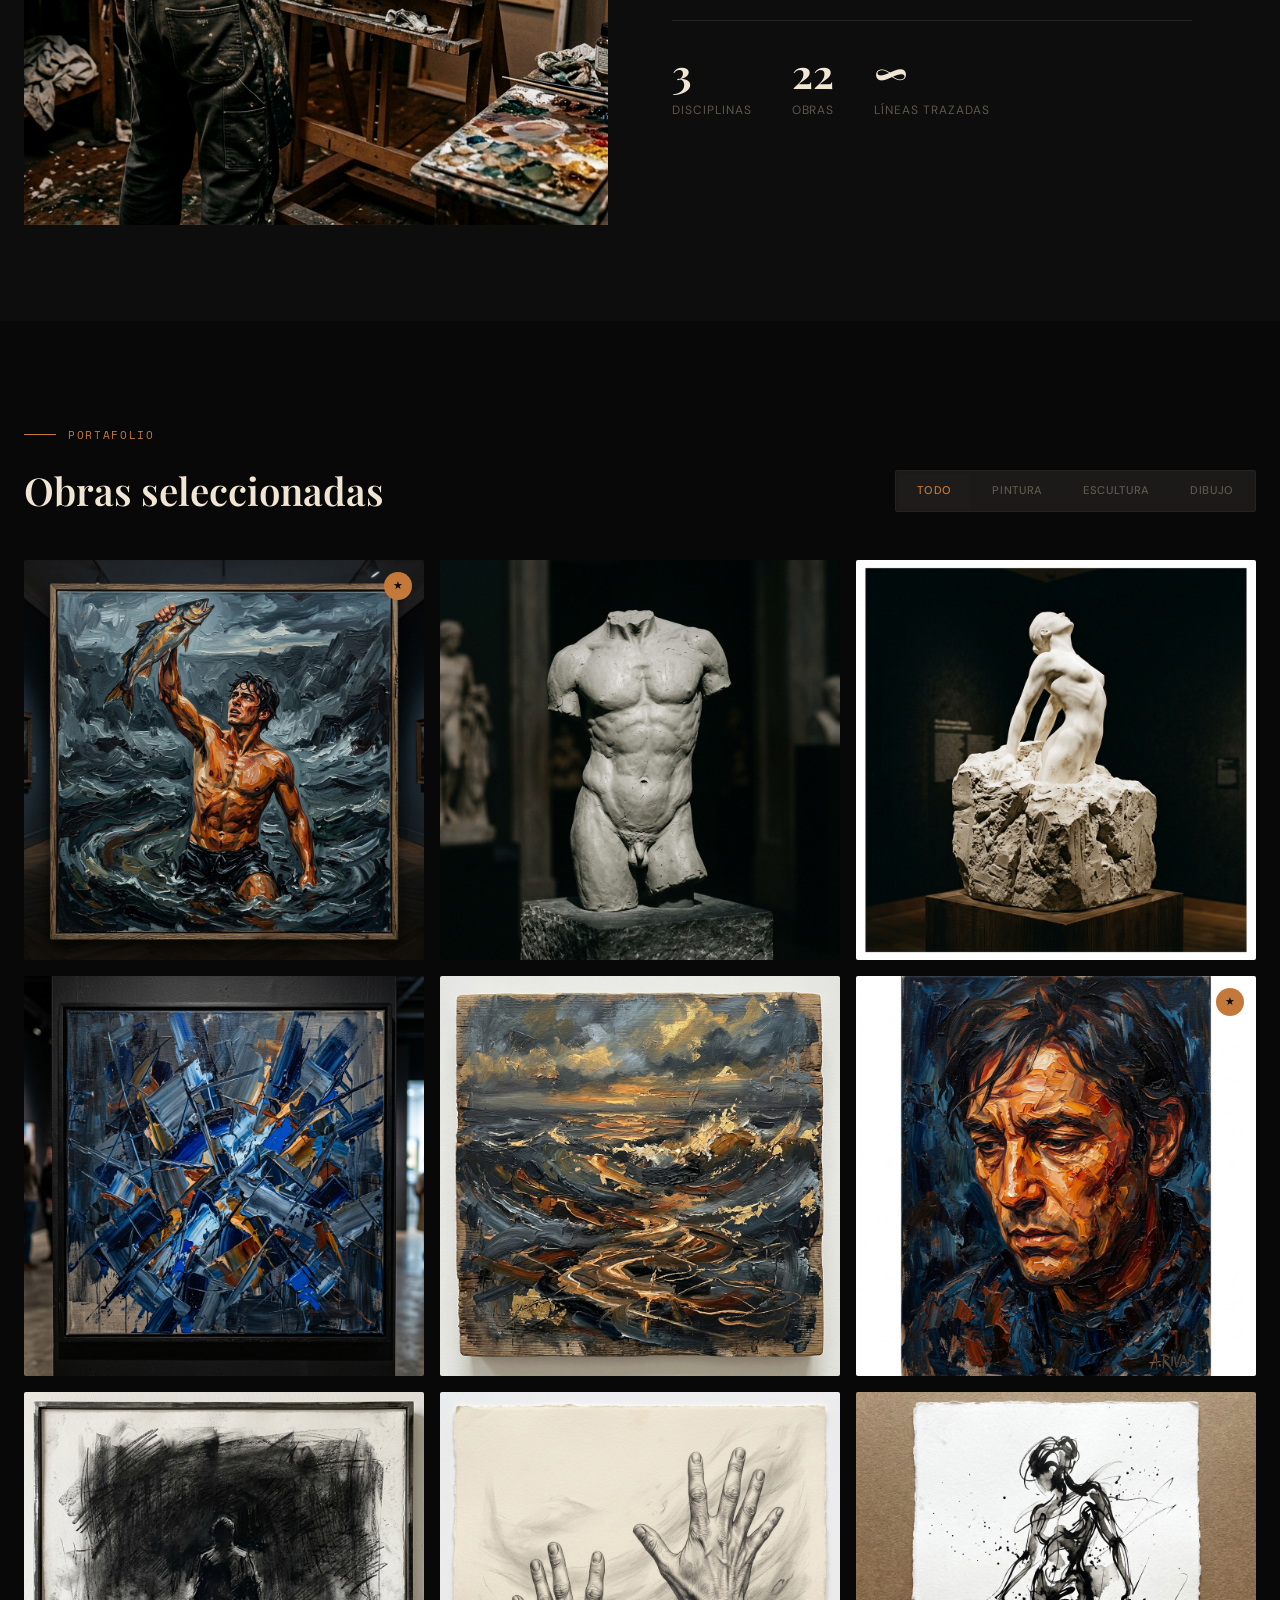
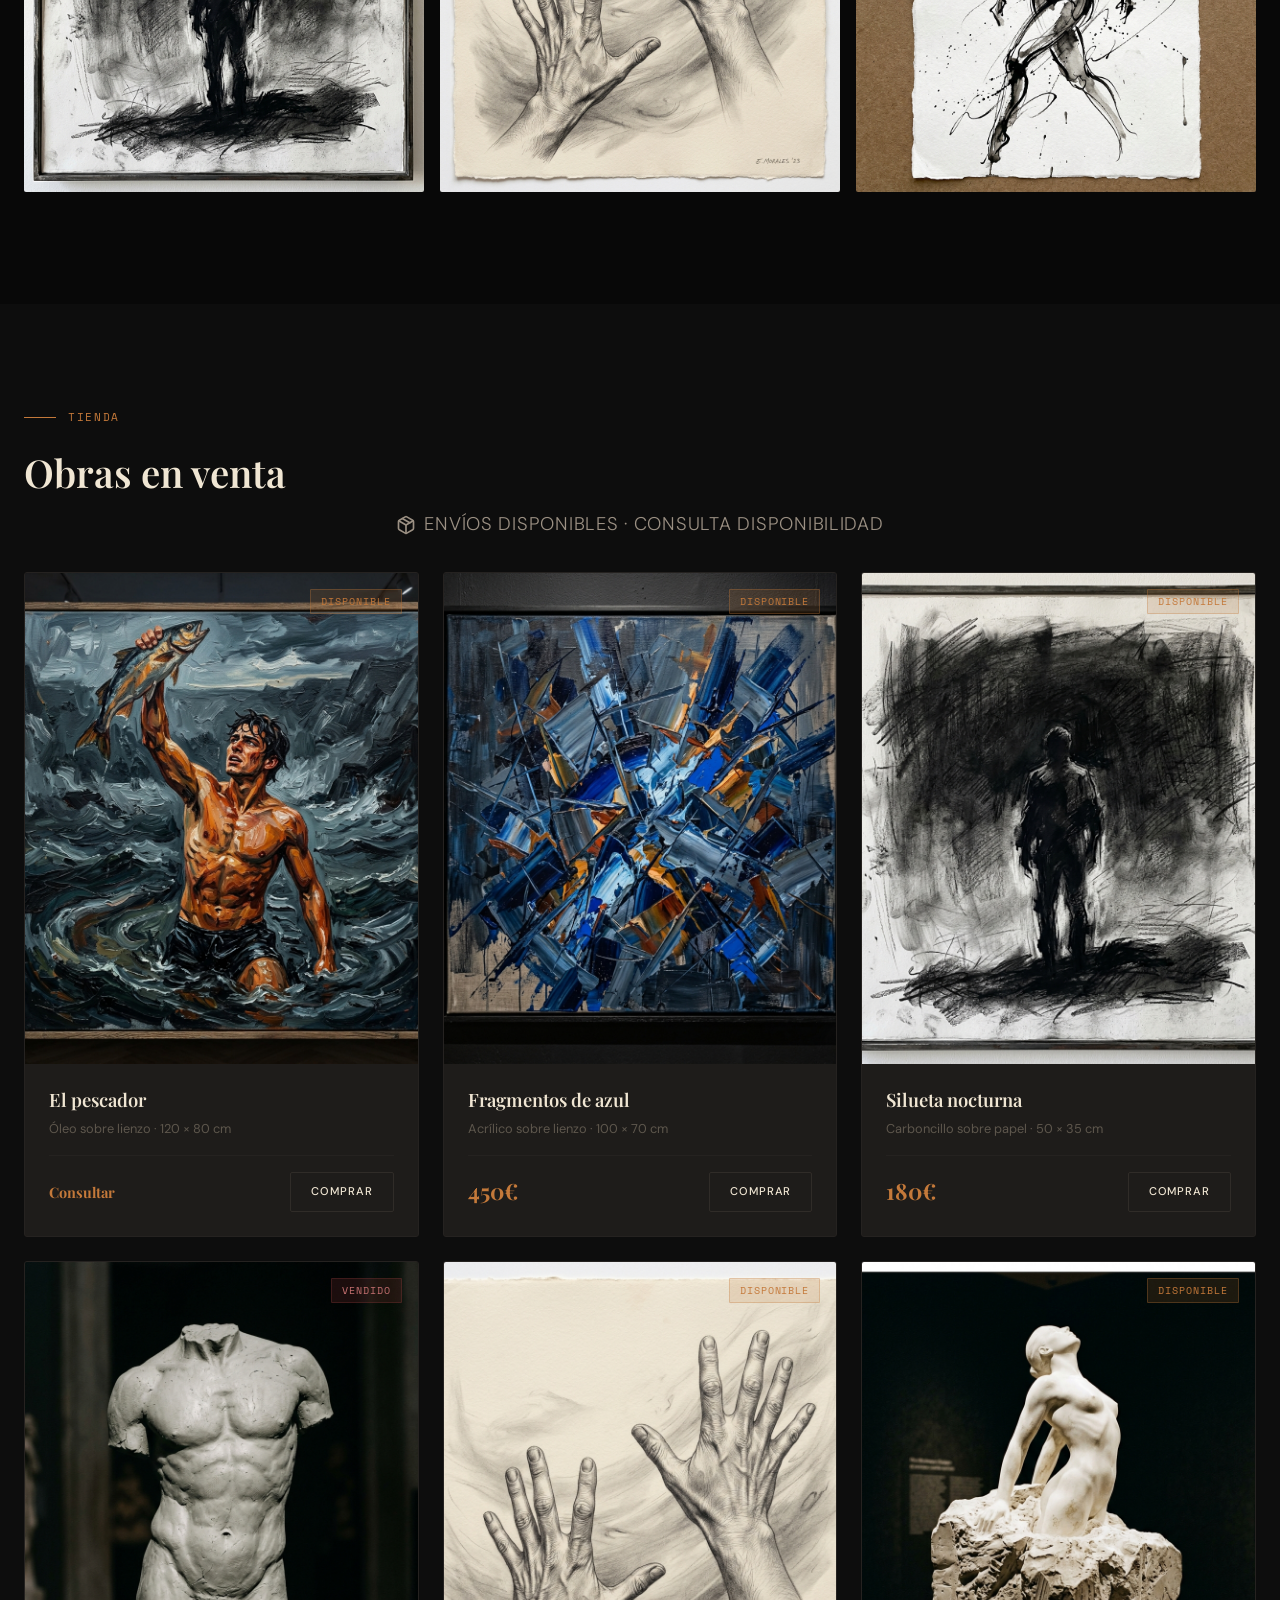
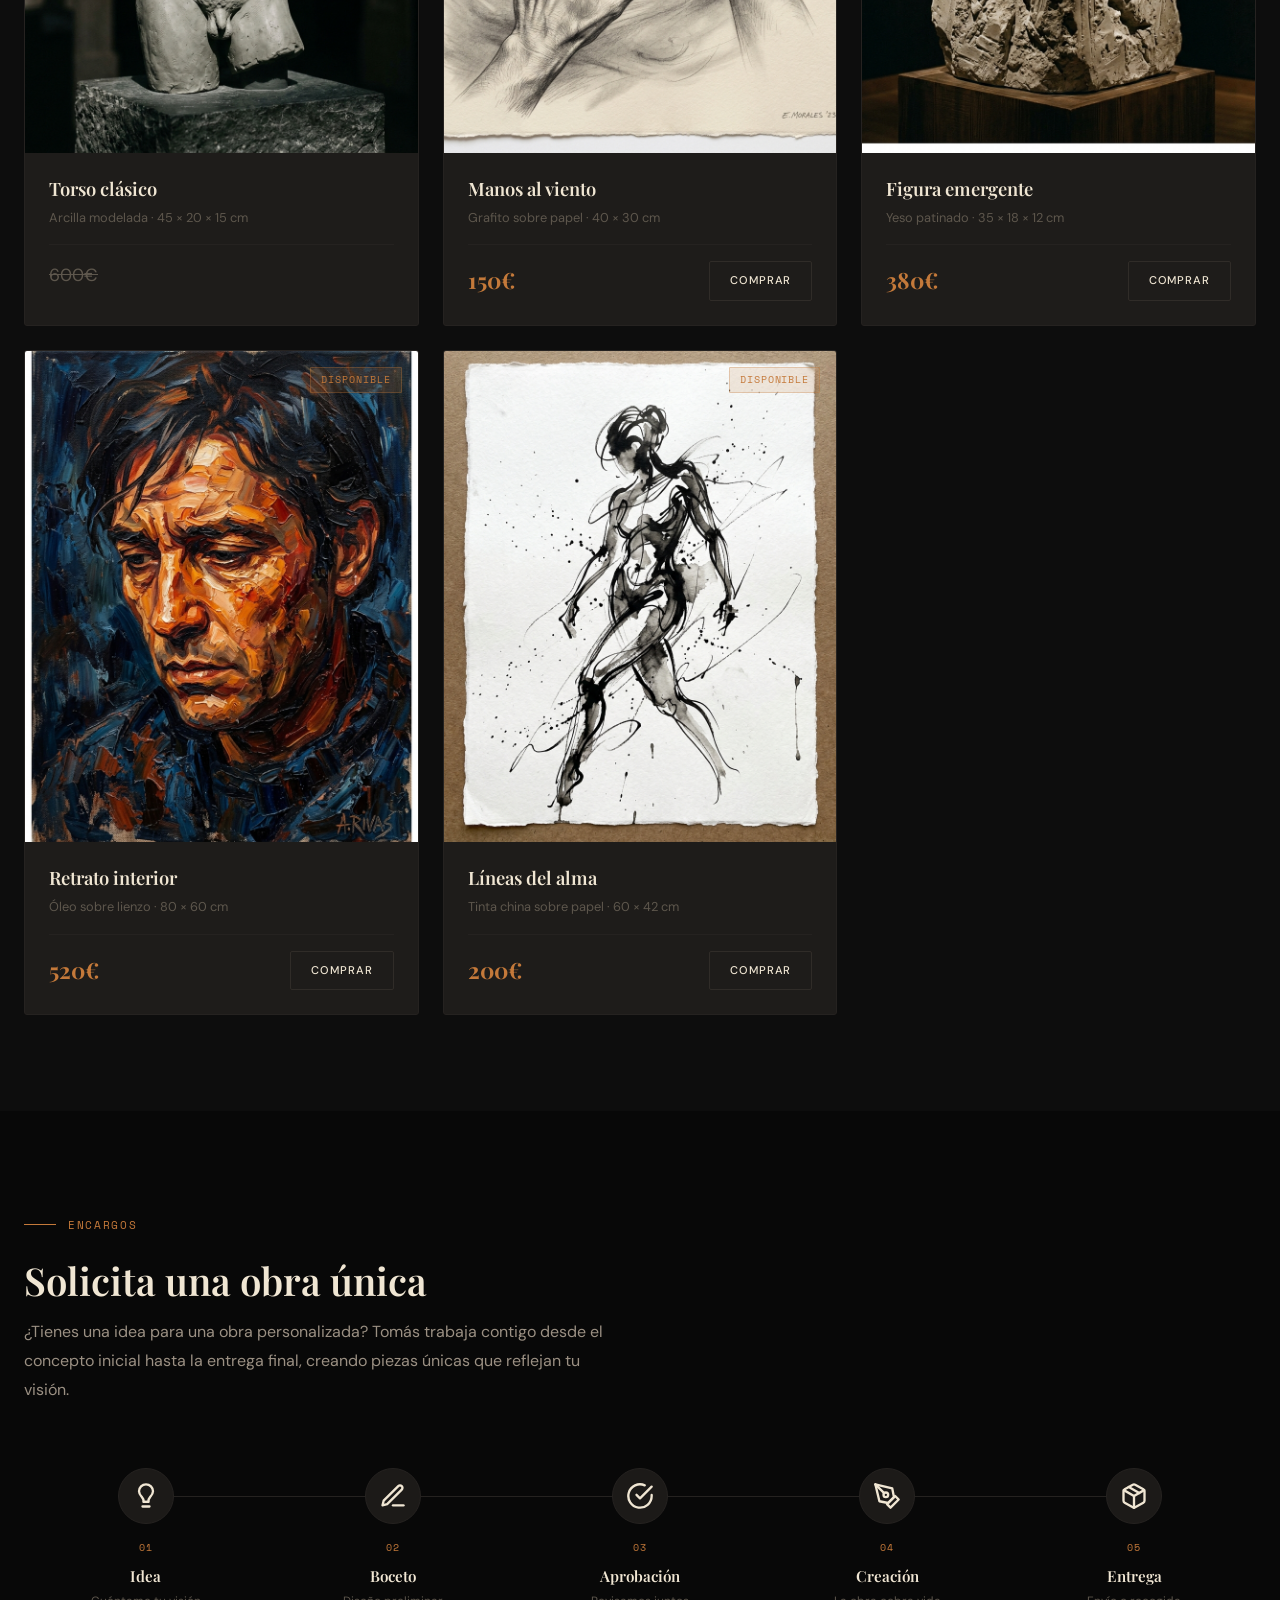
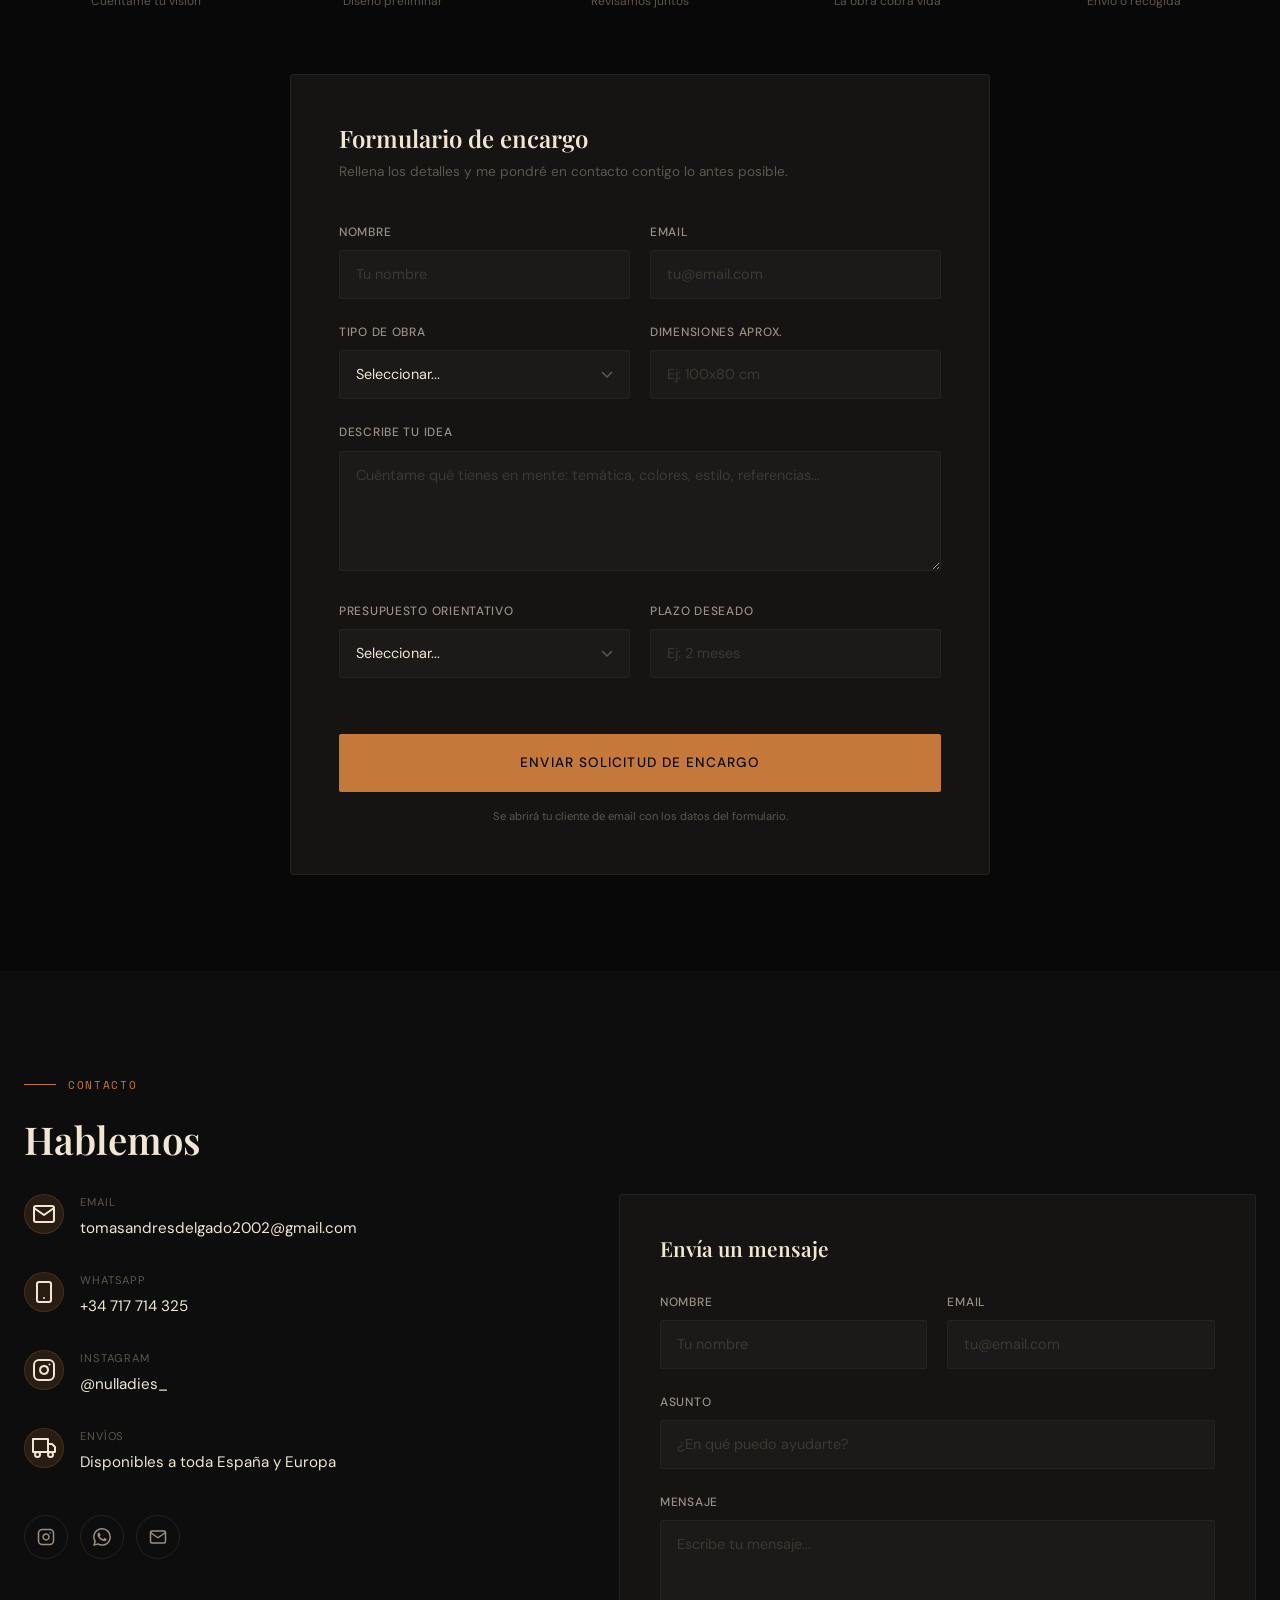
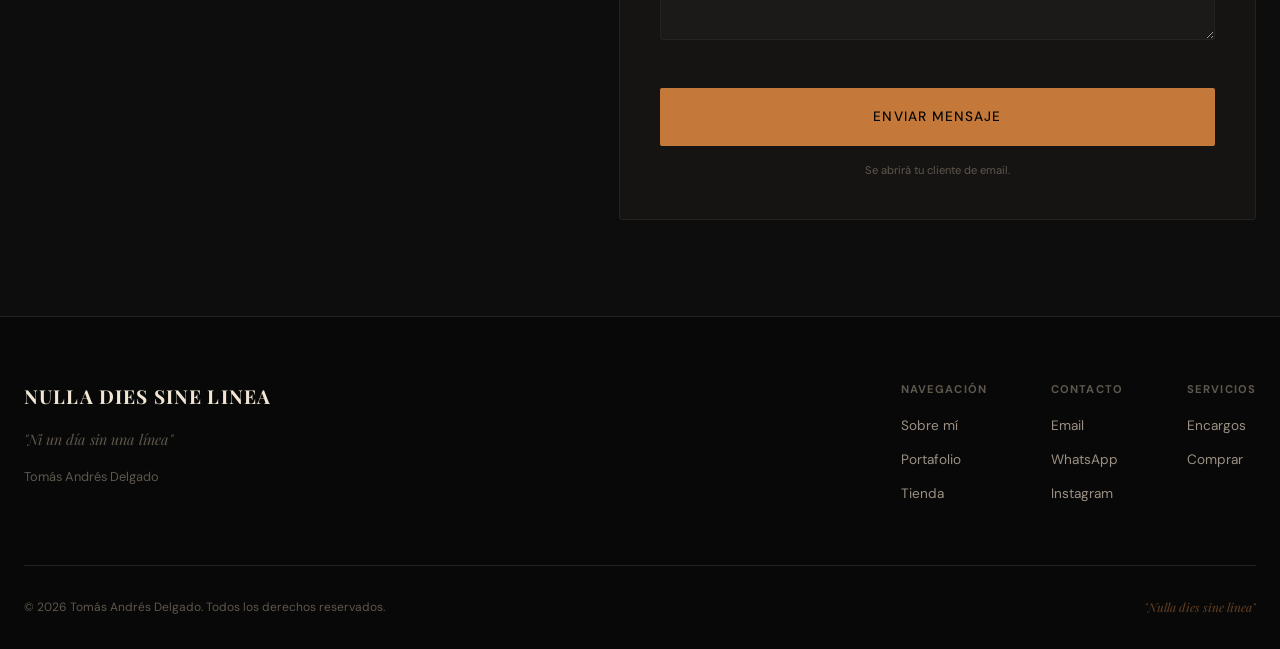
==== commit f4b6d081: "style: replace emojis with monocolor SVG icons" ====
--- a/index.html
+++ b/index.html
@@ -13,8 +13,8 @@
   <meta property="og:url" content="https://alej-developer.github.io/nulla-dies-sine-linea/" />
   <meta property="og:image" content="assets/images/og-image.jpg" />
 
-  <!-- Favicon (brush icon) -->
-  <link rel="icon" href="data:image/svg+xml,<svg xmlns=%22http://www.w3.org/2000/svg%22 viewBox=%220 0 100 100%22><text y=%22.9em%22 font-size=%2290%22>✍️</text></svg>" />
+  <!-- Favicon (pen icon) -->
+  <link rel="icon" href="data:image/svg+xml,<svg xmlns=%22http://www.w3.org/2000/svg%22 viewBox=%220 0 24 24%22 fill=%22none%22 stroke=%22currentColor%22 stroke-width=%222%22 stroke-linecap=%22round%22 stroke-linejoin=%22round%22><path d=%22M12 20h9%22/><path d=%22M16.5 3.5a2.121 2.121 0 0 1 3 3L7 19l-4 1 1-4L16.5 3.5z%22/></svg>" />
 
   <!-- Stylesheets -->
   <link rel="stylesheet" href="css/styles.css" />
@@ -196,7 +196,10 @@
     <div class="container">
       <span class="section-label" data-es="Tienda" data-en="Shop" data-it="Negozio">Tienda</span>
       <h2 class="mb-4" data-es="Obras en venta" data-en="Works for sale" data-it="Opere in vendita">Obras en venta</h2>
-      <p class="subtitle mb-8" data-es="Envíos disponibles 📬 · Consulta disponibilidad" data-en="Shipping available 📬 · Check availability" data-it="Spedizioni disponibili 📬 · Verifica la disponibilità">Envíos disponibles 📬 · Consulta disponibilidad</p>
+      <p class="subtitle mb-8" style="display: flex; align-items: center; justify-content: center; gap: 8px;">
+        <svg width="20" height="20" viewBox="0 0 24 24" fill="none" stroke="currentColor" stroke-width="2" stroke-linecap="round" stroke-linejoin="round"><line x1="16.5" y1="9.4" x2="7.5" y2="4.21"></line><path d="M21 16V8a2 2 0 0 0-1-1.73l-7-4a2 2 0 0 0-2 0l-7 4A2 2 0 0 0 3 8v8a2 2 0 0 0 1 1.73l7 4a2 2 0 0 0 2 0l7-4A2 2 0 0 0 21 16z"></path><polyline points="3.27 6.96 12 12.01 20.73 6.96"></polyline><line x1="12" y1="22.08" x2="12" y2="12"></line></svg>
+        <span data-es="Envíos disponibles · Consulta disponibilidad" data-en="Shipping available · Check availability" data-it="Spedizioni disponibili · Verifica la disponibilità">Envíos disponibles · Consulta disponibilidad</span>
+      </p>
 
       <div class="shop__grid" id="shopGrid">
         <!-- Shop cards populated by JS -->
@@ -221,31 +224,31 @@
       <!-- Process timeline -->
       <div class="process reveal">
         <div class="process__step">
-          <div class="process__icon">💡</div>
+          <div class="process__icon"><svg width="28" height="28" viewBox="0 0 24 24" fill="none" stroke="currentColor" stroke-width="2" stroke-linecap="round" stroke-linejoin="round"><path d="M9 21h6"></path><path d="M10 17h4"></path><path d="M12 2a6 6 0 0 0-6 6c0 1.94 1.25 3.65 2.5 5 1.14 1.23 1.5 2.8 1.5 4h4c0-1.2.36-2.77 1.5-4 1.25-1.35 2.5-3.06 2.5-5a6 6 0 0 0-6-6z"></path></svg></div>
           <div class="process__number">01</div>
           <div class="process__name" data-es="Idea" data-en="Idea" data-it="Idea">Idea</div>
           <div class="process__desc" data-es="Cuéntame tu visión" data-en="Tell me your vision" data-it="Raccontami la tua visione">Cuéntame tu visión</div>
         </div>
         <div class="process__step">
-          <div class="process__icon">✏️</div>
+          <div class="process__icon"><svg width="28" height="28" viewBox="0 0 24 24" fill="none" stroke="currentColor" stroke-width="2" stroke-linecap="round" stroke-linejoin="round"><path d="M12 20h9"></path><path d="M16.5 3.5a2.121 2.121 0 0 1 3 3L7 19l-4 1 1-4L16.5 3.5z"></path></svg></div>
           <div class="process__number">02</div>
           <div class="process__name" data-es="Boceto" data-en="Sketch" data-it="Bozzetto">Boceto</div>
           <div class="process__desc" data-es="Diseño preliminar" data-en="Preliminary design" data-it="Design preliminare">Diseño preliminar</div>
         </div>
         <div class="process__step">
-          <div class="process__icon">✅</div>
+          <div class="process__icon"><svg width="28" height="28" viewBox="0 0 24 24" fill="none" stroke="currentColor" stroke-width="2" stroke-linecap="round" stroke-linejoin="round"><path d="M22 11.08V12a10 10 0 1 1-5.93-9.14"></path><polyline points="22 4 12 14.01 9 11.01"></polyline></svg></div>
           <div class="process__number">03</div>
           <div class="process__name" data-es="Aprobación" data-en="Approval" data-it="Approvazione">Aprobación</div>
           <div class="process__desc" data-es="Revisamos juntos" data-en="We review together" data-it="Rivediamo insieme">Revisamos juntos</div>
         </div>
         <div class="process__step">
-          <div class="process__icon">🎨</div>
+          <div class="process__icon"><svg width="28" height="28" viewBox="0 0 24 24" fill="none" stroke="currentColor" stroke-width="2" stroke-linecap="round" stroke-linejoin="round"><path d="M12 19l7-7 3 3-7 7-3-3z"></path><path d="M18 13l-1.5-7.5L2 2l3.5 14.5L13 18l5-5z"></path><path d="M2 2l7.586 7.586"></path><circle cx="11" cy="11" r="2"></circle></svg></div>
           <div class="process__number">04</div>
           <div class="process__name" data-es="Creación" data-en="Creation" data-it="Creazione">Creación</div>
           <div class="process__desc" data-es="La obra cobra vida" data-en="The work comes alive" data-it="L'opera prende vita">La obra cobra vida</div>
         </div>
         <div class="process__step">
-          <div class="process__icon">📦</div>
+          <div class="process__icon"><svg width="28" height="28" viewBox="0 0 24 24" fill="none" stroke="currentColor" stroke-width="2" stroke-linecap="round" stroke-linejoin="round"><line x1="16.5" y1="9.4" x2="7.5" y2="4.21"></line><path d="M21 16V8a2 2 0 0 0-1-1.73l-7-4a2 2 0 0 0-2 0l-7 4A2 2 0 0 0 3 8v8a2 2 0 0 0 1 1.73l7 4a2 2 0 0 0 2 0l7-4A2 2 0 0 0 21 16z"></path><polyline points="3.27 6.96 12 12.01 20.73 6.96"></polyline><line x1="12" y1="22.08" x2="12" y2="12"></line></svg></div>
           <div class="process__number">05</div>
           <div class="process__name" data-es="Entrega" data-en="Delivery" data-it="Consegna">Entrega</div>
           <div class="process__desc" data-es="Envío o recogida" data-en="Shipping or pickup" data-it="Spedizione o ritiro">Envío o recogida</div>
@@ -327,7 +330,7 @@
       <div class="contact__grid">
         <div class="reveal-left">
           <div class="contact__info-item">
-            <div class="contact__info-icon">📧</div>
+            <div class="contact__info-icon"><svg width="24" height="24" viewBox="0 0 24 24" fill="none" stroke="currentColor" stroke-width="2" stroke-linecap="round" stroke-linejoin="round"><path d="M4 4h16c1.1 0 2 .9 2 2v12c0 1.1-.9 2-2 2H4c-1.1 0-2-.9-2-2V6c0-1.1.9-2 2-2z"></path><polyline points="22,6 12,13 2,6"></polyline></svg></div>
             <div>
               <div class="contact__info-label">Email</div>
               <div class="contact__info-value">
@@ -337,7 +340,7 @@
           </div>
 
           <div class="contact__info-item">
-            <div class="contact__info-icon">📱</div>
+            <div class="contact__info-icon"><svg width="24" height="24" viewBox="0 0 24 24" fill="none" stroke="currentColor" stroke-width="2" stroke-linecap="round" stroke-linejoin="round"><rect x="5" y="2" width="14" height="20" rx="2" ry="2"></rect><line x1="12" y1="18" x2="12.01" y2="18"></line></svg></div>
             <div>
               <div class="contact__info-label">WhatsApp</div>
               <div class="contact__info-value">
@@ -347,7 +350,7 @@
           </div>
 
           <div class="contact__info-item">
-            <div class="contact__info-icon">📸</div>
+            <div class="contact__info-icon"><svg width="24" height="24" viewBox="0 0 24 24" fill="none" stroke="currentColor" stroke-width="2" stroke-linecap="round" stroke-linejoin="round"><rect x="2" y="2" width="20" height="20" rx="5" ry="5"></rect><path d="M16 11.37A4 4 0 1 1 12.63 8 4 4 0 0 1 16 11.37z"></path><line x1="17.5" y1="6.5" x2="17.51" y2="6.5"></line></svg></div>
             <div>
               <div class="contact__info-label">Instagram</div>
               <div class="contact__info-value">
@@ -357,7 +360,7 @@
           </div>
 
           <div class="contact__info-item">
-            <div class="contact__info-icon">📬</div>
+            <div class="contact__info-icon"><svg width="24" height="24" viewBox="0 0 24 24" fill="none" stroke="currentColor" stroke-width="2" stroke-linecap="round" stroke-linejoin="round"><rect x="1" y="3" width="15" height="13"></rect><polygon points="16 8 20 8 23 11 23 16 16 16 16 8"></polygon><circle cx="5.5" cy="18.5" r="2.5"></circle><circle cx="18.5" cy="18.5" r="2.5"></circle></svg></div>
             <div>
               <div class="contact__info-label" data-es="Envíos" data-en="Shipping" data-it="Spedizioni">Envíos</div>
               <div class="contact__info-value" data-es="Disponibles a toda España y Europa" data-en="Available throughout Spain and Europe" data-it="Disponibili in tutta la Spagna e l'Europa">
